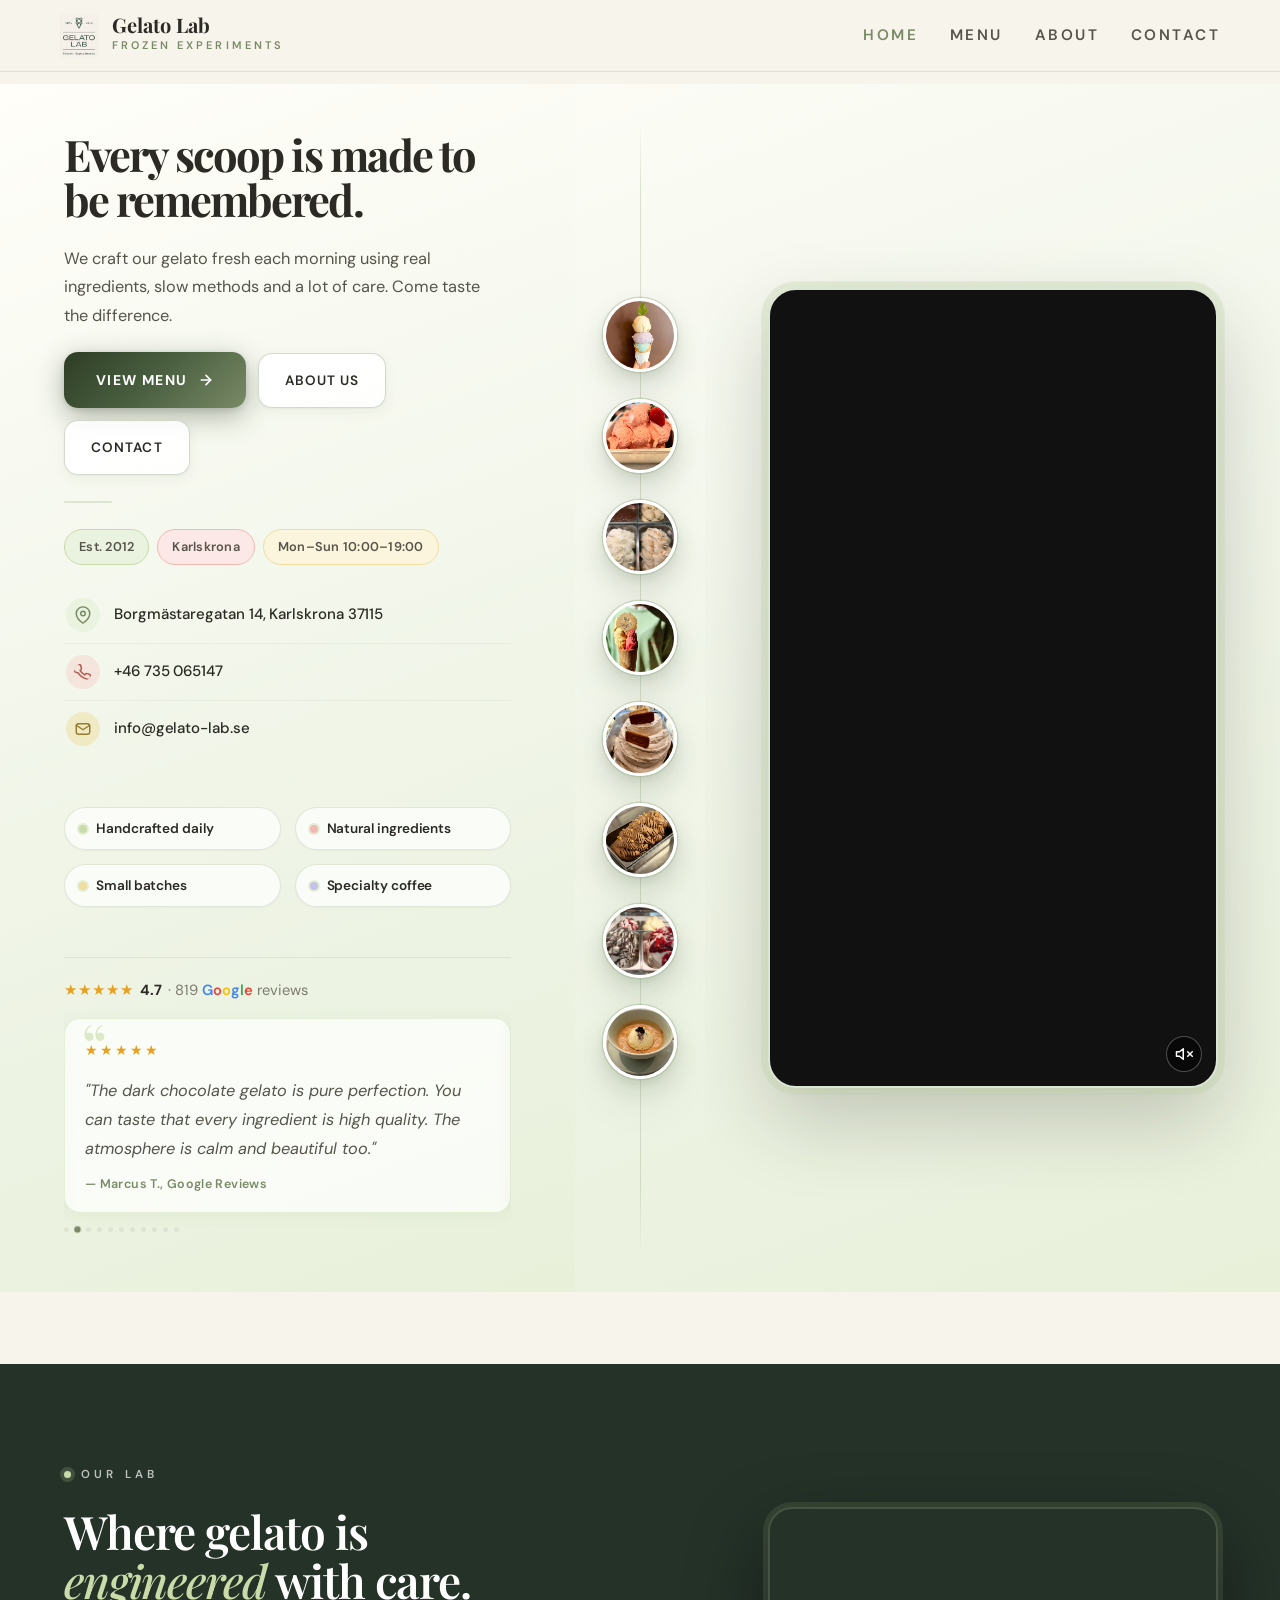
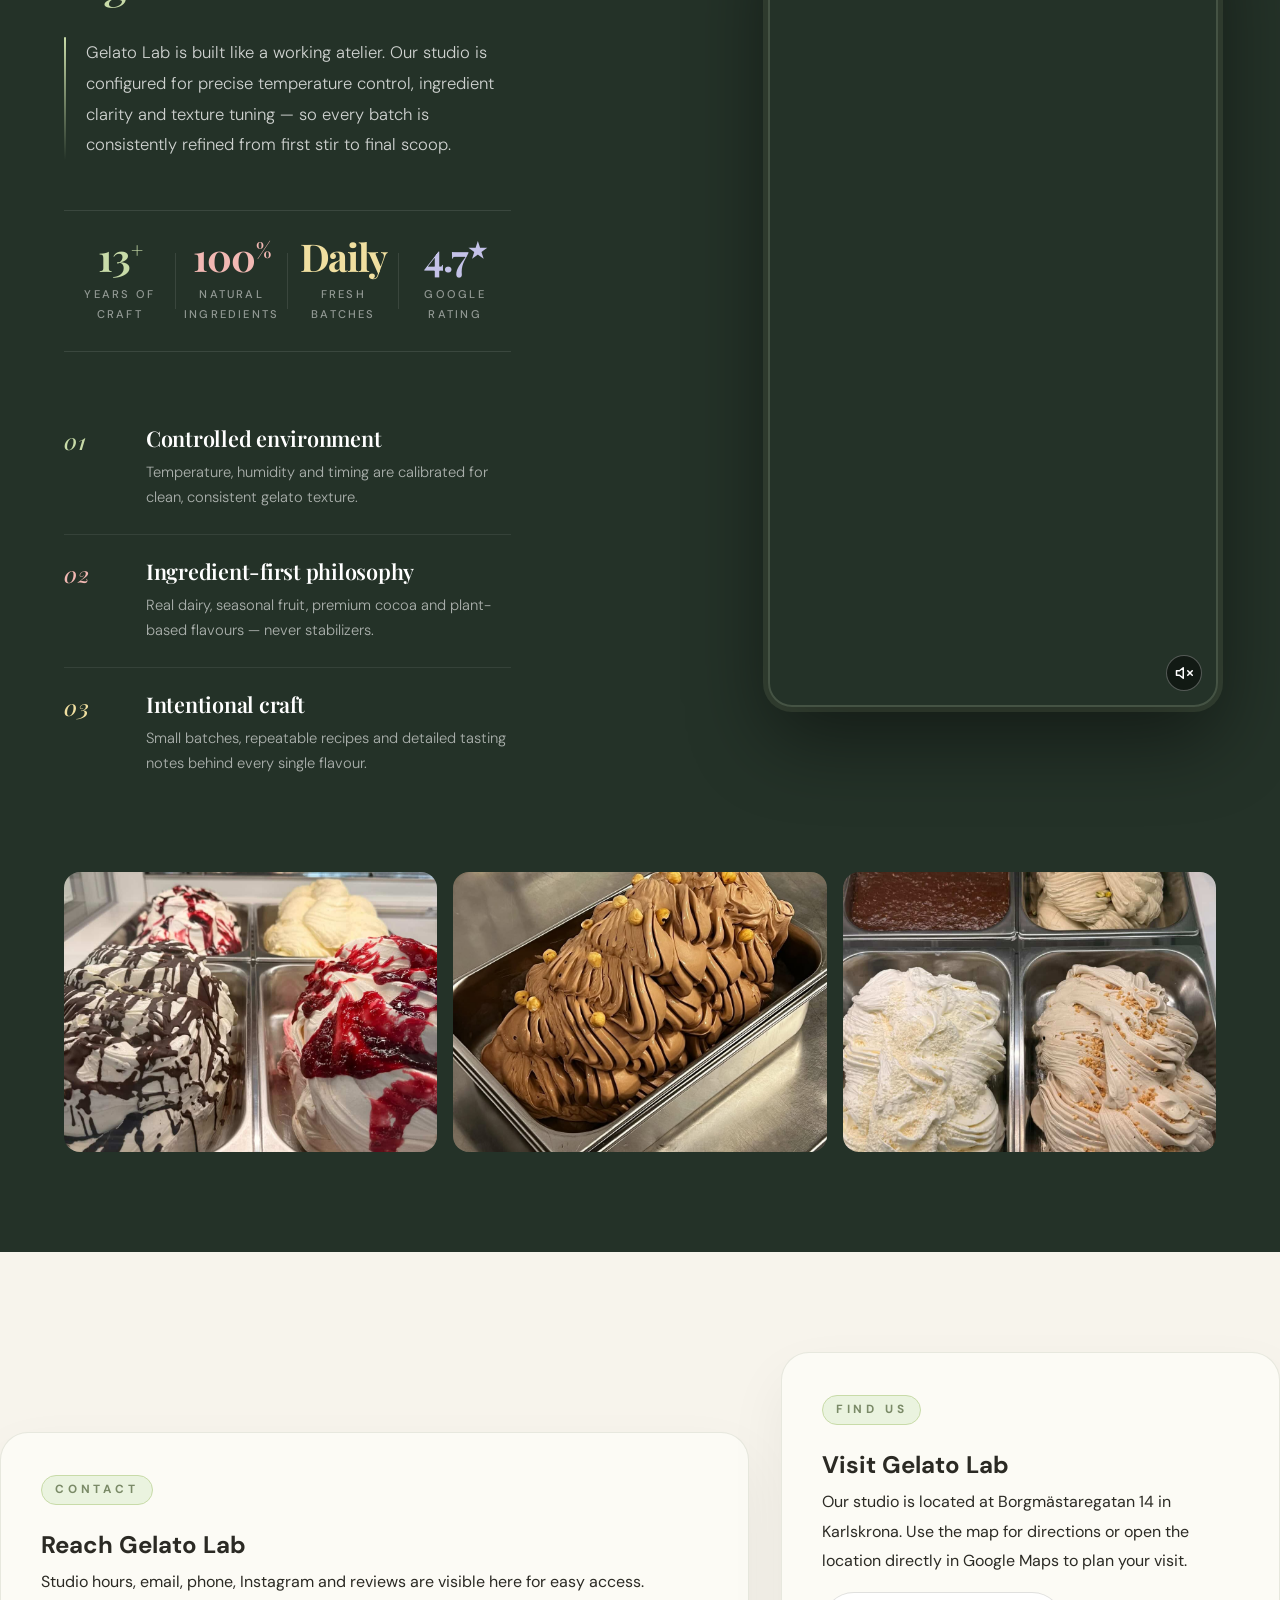
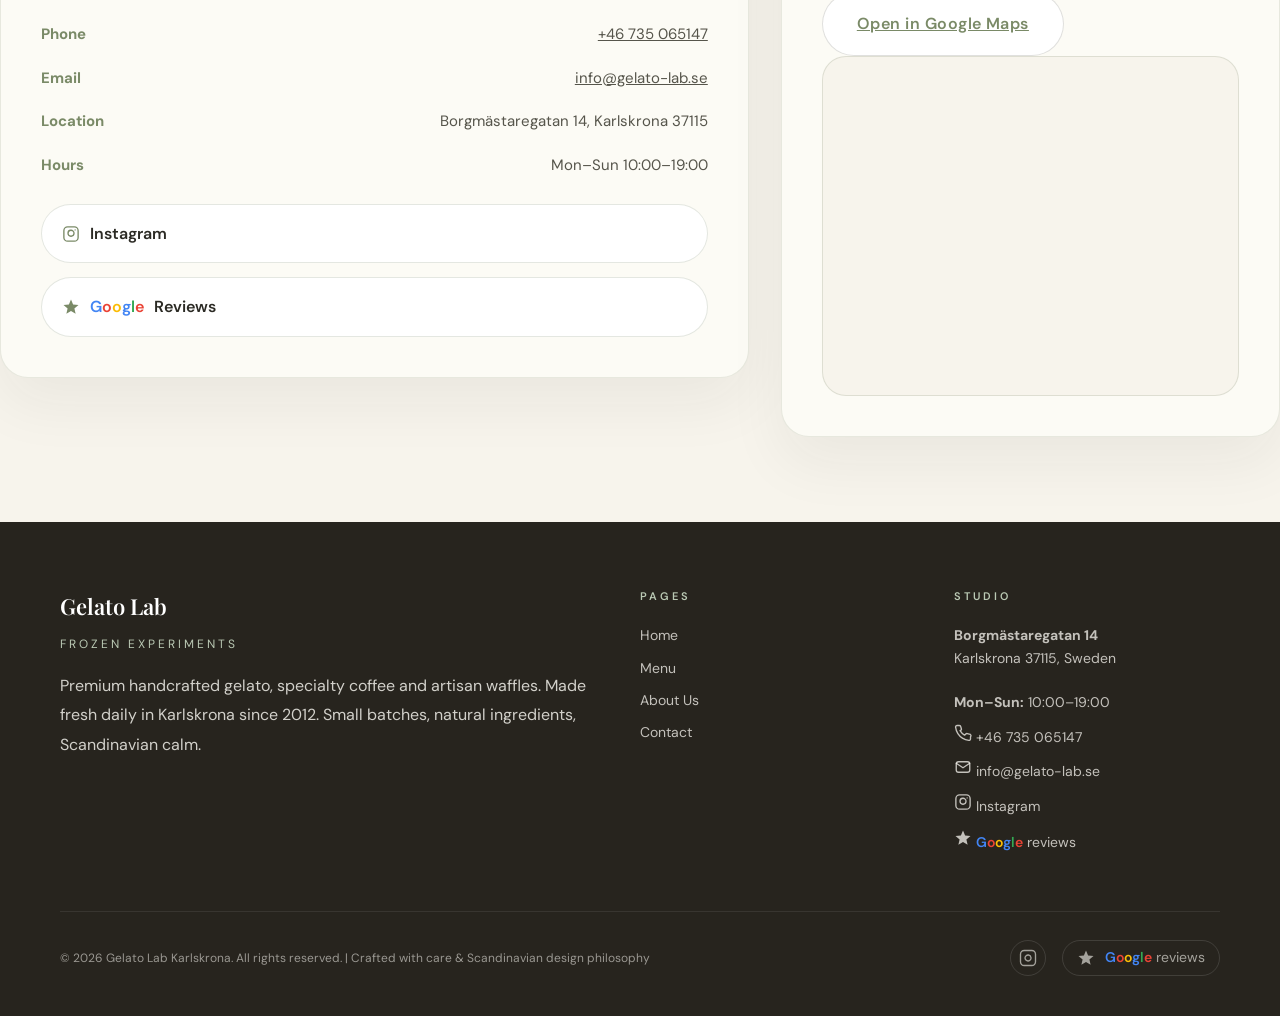
==== index.html @ d5b2d30e "Align video top with the heading row so the section fills nicely" ====
﻿<!DOCTYPE html>
<html lang="en">
<head>
  <meta charset="UTF-8">
  <meta name="viewport" content="width=device-width, initial-scale=1.0">
  <title>Gelato Lab Karlskrona</title>
  <meta name="description" content="Olive green Scandinavian gelato studio in Karlskrona. Handcrafted gelato, coffee and hot chocolate made fresh daily.">
  <link rel="stylesheet" href="style.css">
</head>
<body>

<nav id="navbar">
  <a href="index.html" class="nav-logo">
    <img src="images/SnapInsta.to_659106997_18074643134551506_6275547762048214726_n (1).jpg" alt="Gelato Lab logo" class="nav-logo-image">
    <div>
      <div class="nav-logo-name">Gelato Lab</div>
      <div class="nav-logo-sub">Frozen Experiments</div>
    </div>
  </a>
  <div class="nav-links">
    <a href="index.html" class="active">Home</a>
    <a href="menu.html">Menu</a>
    <a href="about.html">About</a>
    <a href="index.html#contact">Contact</a>
  </div>
  <button class="hamburger" id="hamburger" aria-label="Menu">
    <span></span>
    <span></span>
    <span></span>
  </button>
</nav>

<div class="mobile-nav" id="mobileNav">
  <a href="index.html">Home</a>
  <a href="menu.html">Menu</a>
  <a href="about.html">About Us</a>
  <a href="index.html#contact">Contact</a>
</div>

<section class="hero-split">
  <div class="orbit-strip orbit-strip--top">
    <img class="orbit-circle" src="images/SnapInsta.to_619912378_18084142961136741_6991953367678570137_n.jpg" alt="Three colourful gelato scoops on a cone">
    <img class="orbit-circle" src="images/unnamed121.jpg" alt="Strawberry gelato">
    <img class="orbit-circle" src="images/gelato-2.jpg" alt="Pistachio gelato display">
    <img class="orbit-circle" src="images/SnapInsta.to_675328322_18078210443551506_681018210460205375_n.jpg" alt="Gelato Lab signature cone">
  </div>

  <div class="hero-split-copy">
    <h1>Every scoop is made to be remembered.</h1>
    <p>We craft our gelato fresh each morning using real ingredients, slow methods and a lot of care. Come taste the difference.</p>
    <div class="hero-split-actions">
      <a href="menu.html" class="btn-hero-primary">View Menu <svg width="16" height="16" viewBox="0 0 24 24" fill="none" stroke="currentColor" stroke-width="2.5" stroke-linecap="round" stroke-linejoin="round"><line x1="5" y1="12" x2="19" y2="12"/><polyline points="12 5 19 12 12 19"/></svg></a>
      <a href="about.html" class="btn-hero-outline">About Us</a>
      <a href="index.html#contact" class="btn-hero-outline">Contact</a>
    </div>

    <div class="hero-info-divider"></div>

    <div class="hero-chips">
      <span class="hero-chip">Est. 2012</span>
      <span class="hero-chip">Karlskrona</span>
      <span class="hero-chip">Mon–Sun 10:00–19:00</span>
    </div>

    <div class="hero-store-info">
      <div class="hero-store-row">
        <svg width="15" height="15" viewBox="0 0 24 24" fill="none" stroke="currentColor" stroke-width="2" stroke-linecap="round" stroke-linejoin="round"><path d="M21 10c0 7-9 13-9 13S3 17 3 10a9 9 0 0 1 18 0z"/><circle cx="12" cy="10" r="3"/></svg>
        <span>Borgmästaregatan 14, Karlskrona 37115</span>
      </div>
      <div class="hero-store-row">
        <svg width="15" height="15" viewBox="0 0 24 24" fill="none" stroke="currentColor" stroke-width="2" stroke-linecap="round" stroke-linejoin="round"><path d="M22 16.92v3a2 2 0 0 1-2.18 2 19.86 19.86 0 0 1-8.63-3.07 19.5 19.5 0 0 1-6-6A2 2 0 0 1 4.11 2h3a2 2 0 0 1 2 1.72c.127.96.361 1.903.7 2.81a2 2 0 0 1-.45 2.11L8.09 9.91a16 16 0 0 0 6 6l1.27-1.27a2 2 0 0 1 2.11-.45c.907.339 1.85.573 2.81.7A2 2 0 0 1 22 16.92z"/></svg>
        <a href="tel:+46735065147">+46 735 065147</a>
      </div>
      <div class="hero-store-row">
        <svg width="15" height="15" viewBox="0 0 24 24" fill="none" stroke="currentColor" stroke-width="2" stroke-linecap="round" stroke-linejoin="round"><rect x="3" y="5" width="18" height="14" rx="3"/><path d="M3 7l9 6 9-6"/></svg>
        <a href="mailto:info@gelato-lab.se">info@gelato-lab.se</a>
      </div>
    </div>

    <div class="hero-features">
      <div class="hero-feature-item">
        <span class="hero-feature-dot"></span>Handcrafted daily
      </div>
      <div class="hero-feature-item">
        <span class="hero-feature-dot"></span>Natural ingredients
      </div>
      <div class="hero-feature-item">
        <span class="hero-feature-dot"></span>Small batches
      </div>
      <div class="hero-feature-item">
        <span class="hero-feature-dot"></span>Specialty coffee
      </div>
    </div>

    <div class="hero-reviews">
      <a href="https://www.google.com/search?q=Gelato+Lab+Karlskrona+reviews" target="_blank" rel="noreferrer" class="hero-rating hero-rating--inline">
        <span class="hero-rating-stars">★★★★★</span>
        <span class="hero-rating-score">4.7</span>
        <span class="hero-rating-count">· 819 <span class="g-text"><span>G</span><span>o</span><span>o</span><span>g</span><span>l</span><span>e</span></span> reviews</span>
      </a>
      <div class="hero-reviews-track" id="reviewsTrack">
        <div class="hero-review-slide">
          <div class="hero-review-stars">★★★★★</div>
          <p class="hero-review-text">"Best gelato I have ever tasted outside of Italy. The pistachio is absolutely unreal — creamy, rich, and not too sweet. A must-visit in Karlskrona."</p>
          <span class="hero-review-author">— Sofia L., Google Reviews</span>
        </div>
        <div class="hero-review-slide">
          <div class="hero-review-stars">★★★★★</div>
          <p class="hero-review-text">"The dark chocolate gelato is pure perfection. You can taste that every ingredient is high quality. The atmosphere is calm and beautiful too."</p>
          <span class="hero-review-author">— Marcus T., Google Reviews</span>
        </div>
        <div class="hero-review-slide">
          <div class="hero-review-stars">★★★★★</div>
          <p class="hero-review-text">"We visited three times in one week. The flavours rotate and every single one has been exceptional. This place takes gelato seriously."</p>
          <span class="hero-review-author">— Anna K., Google Reviews</span>
        </div>
        <div class="hero-review-slide">
          <div class="hero-review-stars">★★★★★</div>
          <p class="hero-review-text">"Incredible quality and a stunning space. The specialty coffee paired with the hazelnut gelato is a combination I still think about."</p>
          <span class="hero-review-author">— Erik B., Google Reviews</span>
        </div>
        <div class="hero-review-slide">
          <div class="hero-review-stars">★★★★★</div>
          <p class="hero-review-text">"Gelato Lab sets a standard that very few places meet. Natural ingredients you can actually taste, and staff who clearly care about what they make."</p>
          <span class="hero-review-author">— Linnea M., Google Reviews</span>
        </div>
        <div class="hero-review-slide">
          <div class="hero-review-stars">★★★★★</div>
          <p class="hero-review-text">"Walked past and decided to try on a whim — best decision of the trip. The salted caramel was perfectly balanced and the texture was silky smooth."</p>
          <span class="hero-review-author">— James R., Google Reviews</span>
        </div>
        <div class="hero-review-slide">
          <div class="hero-review-stars">★★★★★</div>
          <p class="hero-review-text">"As someone who lived in Florence for two years, I can say this is genuinely world-class gelato. The craftsmanship is obvious in every scoop."</p>
          <span class="hero-review-author">— Claudia V., Google Reviews</span>
        </div>
        <div class="hero-review-slide">
          <div class="hero-review-stars">★★★★★</div>
          <p class="hero-review-text">"My kids and I come here every weekend without fail. Fresh flavours, lovely staff, and the hot chocolate in winter is something else entirely."</p>
          <span class="hero-review-author">— Petra H., Google Reviews</span>
        </div>
        <div class="hero-review-slide">
          <div class="hero-review-stars">★★★★★</div>
          <p class="hero-review-text">"The lemon sorbet was so fresh and clean it felt like summer in a cup. Nothing artificial, nothing heavy. Just pure, precise flavour."</p>
          <span class="hero-review-author">— Tobias N., Google Reviews</span>
        </div>
        <div class="hero-review-slide">
          <div class="hero-review-stars">★★★★★</div>
          <p class="hero-review-text">"Took my parents visiting from Greece and they were genuinely impressed. Said it reminded them of the best gelaterias back home. High praise."</p>
          <span class="hero-review-author">— Eleni S., Google Reviews</span>
        </div>
        <div class="hero-review-slide">
          <div class="hero-review-stars">★★★★★</div>
          <p class="hero-review-text">"The interior is beautiful and the product is flawless. You feel the care put into every detail — from the packaging to the last spoonful."</p>
          <span class="hero-review-author">— Oscar F., Google Reviews</span>
        </div>
      </div>
      <div class="hero-review-dots" id="reviewDots"></div>
    </div>
  </div>
  <div class="orbit-strip orbit-strip--bottom">
    <img class="orbit-circle" src="images/unnamed21.jpg" alt="Lotus biscuit gelato">
    <img class="orbit-circle" src="images/SnapInsta.to_622496555_18026401811609127_3222642213352437400_n.jpg" alt="Hazelnut gelato">
    <img class="orbit-circle" src="images/gelato-1.jpg" alt="Gelato display with chocolate and berry">
    <img class="orbit-circle" src="images/gEL.jpg" alt="Affogato — vanilla gelato in espresso">
  </div>

  <div class="hero-orbit-divider">
    <img class="orbit-circle" src="images/SnapInsta.to_619912378_18084142961136741_6991953367678570137_n.jpg" alt="Three colourful gelato scoops on a cone">
    <img class="orbit-circle" src="images/unnamed121.jpg" alt="Strawberry gelato with fresh strawberries">
    <img class="orbit-circle" src="images/gelato-2.jpg" alt="Pistachio and hazelnut gelato display">
    <img class="orbit-circle" src="images/SnapInsta.to_675328322_18078210443551506_681018210460205375_n.jpg" alt="Gelato Lab signature cone with branded biscuit">
    <img class="orbit-circle" src="images/unnamed21.jpg" alt="Lotus biscuit gelato">
    <img class="orbit-circle" src="images/SnapInsta.to_622496555_18026401811609127_3222642213352437400_n.jpg" alt="Hazelnut gelato with whole hazelnuts">
    <img class="orbit-circle" src="images/gelato-1.jpg" alt="Gelato display with chocolate and berry drizzle">
    <img class="orbit-circle" src="images/gEL.jpg" alt="Affogato — vanilla gelato in espresso">
  </div>

  <div class="hero-split-media">
    <div class="hero-video-frame">
      <video id="heroVideo" autoplay muted loop playsinline preload="auto" disablePictureInPicture controlsList="nodownload nofullscreen noremoteplayback">
        <source src="images/SnapInsta.to_AQN0bKRX-y9sx60JqznvQDdTclu7bzRpdfH3C04SlCOeNGATPEJTulSf5A_GfuUDRIm8T7dTObEPXOA1yVeKckmg6KwL8M6vXCvckd0.mp4" type="video/mp4">
      </video>
      <button class="hero-mute-btn" id="heroMuteBtn" aria-label="Toggle sound">
        <!-- Muted icon (shown by default) -->
        <svg id="heroIconMuted" xmlns="http://www.w3.org/2000/svg" width="18" height="18" viewBox="0 0 24 24" fill="none" stroke="currentColor" stroke-width="2" stroke-linecap="round" stroke-linejoin="round">
          <polygon points="11 5 6 9 2 9 2 15 6 15 11 19 11 5"/>
          <line x1="23" y1="9" x2="17" y2="15"/><line x1="17" y1="9" x2="23" y2="15"/>
        </svg>
        <!-- Sound on icon (hidden by default) -->
        <svg id="heroIconSound" xmlns="http://www.w3.org/2000/svg" width="18" height="18" viewBox="0 0 24 24" fill="none" stroke="currentColor" stroke-width="2" stroke-linecap="round" stroke-linejoin="round" style="display:none">
          <polygon points="11 5 6 9 2 9 2 15 6 15 11 19 11 5"/>
          <path d="M19.07 4.93a10 10 0 0 1 0 14.14"/><path d="M15.54 8.46a5 5 0 0 1 0 7.07"/>
        </svg>
      </button>
    </div>
  </div>
</section>

<section class="our-lab-section">
  <div class="our-lab-inner">

    <div class="our-lab-split">

      <div class="lab-eyebrow">
        <span class="lab-eyebrow-dot"></span>
        <span class="lab-eyebrow-text">Our Lab</span>
      </div>

      <div class="our-lab-header">
        <h2 class="lab-heading">Where gelato is<br><em>engineered</em> with care.</h2>
      </div>

      <div class="our-lab-body">
        <div class="lab-intro">
          <div class="lab-intro-accent"></div>
          <p>Gelato Lab is built like a working atelier. Our studio is configured for precise temperature control, ingredient clarity and texture tuning — so every batch is consistently refined from first stir to final scoop.</p>
        </div>

        <div class="lab-stats-row">
          <div class="lab-stat">
            <div class="lab-stat-num">13<span class="lab-stat-sup">+</span></div>
            <div class="lab-stat-label">Years of craft</div>
          </div>
          <div class="lab-stat">
            <div class="lab-stat-num">100<span class="lab-stat-sup">%</span></div>
            <div class="lab-stat-label">Natural ingredients</div>
          </div>
          <div class="lab-stat">
            <div class="lab-stat-num">Daily</div>
            <div class="lab-stat-label">Fresh batches</div>
          </div>
          <div class="lab-stat">
            <div class="lab-stat-num">4.7<span class="lab-stat-sup">★</span></div>
            <div class="lab-stat-label">Google rating</div>
          </div>
        </div>

        <div class="lab-pillars">
          <article class="lab-pillar">
            <div class="lab-pillar-num">01</div>
            <div class="lab-pillar-body">
              <h3>Controlled environment</h3>
              <p>Temperature, humidity and timing are calibrated for clean, consistent gelato texture.</p>
            </div>
          </article>
          <article class="lab-pillar">
            <div class="lab-pillar-num">02</div>
            <div class="lab-pillar-body">
              <h3>Ingredient-first philosophy</h3>
              <p>Real dairy, seasonal fruit, premium cocoa and plant-based flavours — never stabilizers.</p>
            </div>
          </article>
          <article class="lab-pillar">
            <div class="lab-pillar-num">03</div>
            <div class="lab-pillar-body">
              <h3>Intentional craft</h3>
              <p>Small batches, repeatable recipes and detailed tasting notes behind every single flavour.</p>
            </div>
          </article>
        </div>
      </div>

      <div class="our-lab-video-col">
        <div class="our-lab-video-frame">
          <video id="labVideo" autoplay muted loop playsinline preload="auto" disablePictureInPicture controlsList="nodownload nofullscreen noremoteplayback">
            <source src="images/hero-video.mp4" type="video/mp4">
          </video>
          <button class="hero-mute-btn" id="labMuteBtn" aria-label="Toggle sound">
            <svg id="labIconMuted" xmlns="http://www.w3.org/2000/svg" width="18" height="18" viewBox="0 0 24 24" fill="none" stroke="currentColor" stroke-width="2" stroke-linecap="round" stroke-linejoin="round">
              <polygon points="11 5 6 9 2 9 2 15 6 15 11 19 11 5"/>
              <line x1="23" y1="9" x2="17" y2="15"/><line x1="17" y1="9" x2="23" y2="15"/>
            </svg>
            <svg id="labIconSound" xmlns="http://www.w3.org/2000/svg" width="18" height="18" viewBox="0 0 24 24" fill="none" stroke="currentColor" stroke-width="2" stroke-linecap="round" stroke-linejoin="round" style="display:none">
              <polygon points="11 5 6 9 2 9 2 15 6 15 11 19 11 5"/>
              <path d="M19.07 4.93a10 10 0 0 1 0 14.14"/><path d="M15.54 8.46a5 5 0 0 1 0 7.07"/>
            </svg>
          </button>
        </div>
      </div>

    </div>

    <div class="our-lab-photos">
      <img src="images/gelato-1.jpg" alt="Gelato trays">
      <img src="images/SnapInsta.to_622496555_18026401811609127_3222642213352437400_n.jpg" alt="Hazelnut gelato">
      <img src="images/gelato-2.jpg" alt="Gelato varieties">
    </div>

  </div>
</section>

<section id="contact" class="page-wrapper contact-summary">
  <div class="contact-summary-grid">
    <div class="contact-block">
      <div class="section-label">Contact</div>
      <h2>Reach Gelato Lab</h2>
      <p>Studio hours, email, phone, Instagram and reviews are visible here for easy access.</p>
      <div class="info-list">
        <div><strong>Phone</strong><span><a href="tel:+46735065147">+46 735 065147</a></span></div>
        <div><strong>Email</strong><span><a href="mailto:info@gelato-lab.se">info@gelato-lab.se</a></span></div>
        <div><strong>Location</strong><span>Borgmästaregatan 14, Karlskrona 37115</span></div>
        <div><strong>Hours</strong><span>Mon–Sun 10:00–19:00</span></div>
      </div>
      <div class="social-links">
        <a class="social-button" href="https://instagram.com/gelatolab_karlskrona" target="_blank" rel="noreferrer">
          <svg class="social-icon" viewBox="0 0 24 24" fill="none" stroke="currentColor" stroke-width="1.8" stroke-linecap="round" stroke-linejoin="round" aria-hidden="true">
            <rect x="2.5" y="2.5" width="19" height="19" rx="5" />
            <path d="M16 11.37a4 4 0 1 1-4.37-4.37 4 4 0 0 1 4.37 4.37z" />
            <path d="M17.5 6.5h.01" />
          </svg>
          Instagram
        </a>
        <a class="social-button" href="https://www.google.com/search?sca_esv=a8a1df066fc05464&hl=el-GR&sxsrf=ANbL-n54ofU8lD_Y3WZA1Qxf8tGjYwjTgw:1779018287555&si=AL3DRZFIhG6pAqfNLal55wUTwygCG0fClF3UxiOmgw9Hq7nbWeLBuldpTzaCF23j_IvNpRYEe43wrkkYQDiz-3UOODNv6yL4XcpLDLP13R3rFXqVkMTZ8NvjpI8g5ELxMSGSnvg6WJ2iunuxoPZFOhYgMo0wwz9n5g%3D%3D&q=Gelato+Lab+%CE%9A%CF%81%CE%B9%CF%84%CE%B9%CE%BA%CE%AD%CF%82&sa=X&ved=2ahUKEwjxltDIn8CUAxVdhu4BHSkZDgAQ0bkNegQILRAF&biw=1912&bih=948&dpr=1" target="_blank" rel="noreferrer">
          <svg class="social-icon" viewBox="0 0 24 24" fill="currentColor" aria-hidden="true">
            <path d="M12 17.27L18.18 21l-1.64-7.03L22 9.24l-7.19-.62L12 2 9.19 8.62 2 9.24l5.46 4.73L5.82 21z" />
          </svg>
          <span class="g-text"><span>G</span><span>o</span><span>o</span><span>g</span><span>l</span><span>e</span></span> Reviews
        </a>
      </div>
    </div>
    <div class="visit-block">
      <div class="section-label">Find us</div>
      <h2>Visit Gelato Lab</h2>
      <p>Our studio is located at Borgmästaregatan 14 in Karlskrona. Use the map for directions or open the location directly in Google Maps to plan your visit.</p>
      <a class="btn-outline map-link" href="https://www.google.com/maps/search/?api=1&query=Borgm%C3%A4staregatan+14+Karlskrona" target="_blank" rel="noreferrer">Open in Google Maps</a>
      <div class="map-embed">
        <iframe src="https://www.google.com/maps?q=Borgm%C3%A4staregatan+14+Karlskrona&output=embed" loading="lazy" referrerpolicy="no-referrer-when-downgrade"></iframe>
      </div>
    </div>
  </div>
</section>

<footer>
  <div class="footer-grid page-wrapper">
    <div class="footer-brand">
      <div class="footer-logo-name">Gelato Lab</div>
      <div class="footer-slogan">Frozen Experiments</div>
      <p>Premium handcrafted gelato, specialty coffee and artisan waffles. Made fresh daily in Karlskrona since 2012. Small batches, natural ingredients, Scandinavian calm.</p>
    </div>
    <div class="footer-col">
      <h4>Pages</h4>
      <a href="index.html">Home</a>
      <a href="menu.html">Menu</a>
      <a href="about.html">About Us</a>
      <a href="index.html#contact">Contact</a>
    </div>
    <div class="footer-col">
      <h4>Studio</h4>
      <p><strong>Borgmästaregatan 14</strong><br>Karlskrona 37115, Sweden<br><br><strong>Mon–Sun:</strong> 10:00–19:00</p>
      <a class="footer-link" href="tel:+46735065147">
        <svg viewBox="0 0 24 24" fill="none" stroke="currentColor" stroke-width="1.8" stroke-linecap="round" stroke-linejoin="round" aria-hidden="true">
          <path d="M22 16.92v3a2 2 0 0 1-2.18 2 19.86 19.86 0 0 1-8.63-3.07 19.5 19.5 0 0 1-6-6 19.86 19.86 0 0 1-3.07-8.67A2 2 0 0 1 4.11 2h3a2 2 0 0 1 2 1.72 12.05 12.05 0 0 0 .7 2.45 2 2 0 0 1-.45 2.11L8.09 8.91a16 16 0 0 0 6 6l1.63-1.63a2 2 0 0 1 2.11-.45 12.05 12.05 0 0 0 2.45.7A2 2 0 0 1 22 16.92z" />
        </svg>
        +46 735 065147
      </a>
      <a class="footer-link" href="mailto:info@gelato-lab.se">
        <svg viewBox="0 0 24 24" fill="none" stroke="currentColor" stroke-width="1.8" stroke-linecap="round" stroke-linejoin="round" aria-hidden="true">
          <rect x="3" y="5" width="18" height="14" rx="3" />
          <path d="M3 7l9 6 9-6" />
        </svg>
        info@gelato-lab.se
      </a>
      <a class="footer-link" href="https://instagram.com/gelatolab_karlskrona" target="_blank">
        <svg viewBox="0 0 24 24" fill="none" stroke="currentColor" stroke-width="1.8" stroke-linecap="round" stroke-linejoin="round" aria-hidden="true">
          <rect x="2.5" y="2.5" width="19" height="19" rx="5" />
          <path d="M16 11.37a4 4 0 1 1-4.37-4.37 4 4 0 0 1 4.37 4.37z" />
          <path d="M17.5 6.5h.01" />
        </svg>
        Instagram
      </a>
      <a class="footer-link" href="https://www.google.com/search?sca_esv=a8a1df066fc05464&hl=el-GR&sxsrf=ANbL-n54ofU8lD_Y3WZA1Qxf8tGjYwjTgw:1779018287555&si=AL3DRZFIhG6pAqfNLal55wUTwygCG0fClF3UxiOmgw9Hq7nbWeLBuldpTzaCF23j_IvNpRYEe43wrkkYQDiz-3UOODNv6yL4XcpLDLP13R3rFXqVkMTZ8NvjpI8g5ELxMSGSnvg6WJ2iunuxoPZFOhYgMo0wwz9n5g%3D%3D&q=Gelato+Lab+%CE%9A%CF%81%CE%B9%CF%84%CE%B9%CE%BA%CE%AD%CF%82&sa=X&ved=2ahUKEwjxltDIn8CUAxVdhu4BHSkZDgAQ0bkNegQILRAF&biw=1912&bih=948&dpr=1" target="_blank" style="margin-top:12px;">
        <svg viewBox="0 0 24 24" fill="currentColor" aria-hidden="true">
          <path d="M12 17.27L18.18 21l-1.64-7.03L22 9.24l-7.19-.62L12 2 9.19 8.62 2 9.24l5.46 4.73L5.82 21z" />
        </svg>
        <span class="g-text"><span>G</span><span>o</span><span>o</span><span>g</span><span>l</span><span>e</span></span> reviews
      </a>
    </div>
  </div>
  <div class="footer-bottom page-wrapper">
    <span>© 2026 Gelato Lab Karlskrona. All rights reserved. | Crafted with care & Scandinavian design philosophy</span>
    <div class="footer-social">
      <a href="https://instagram.com/gelatolab_karlskrona" target="_blank" aria-label="Instagram">
        <svg width="16" height="16" viewBox="0 0 24 24" fill="none" stroke="currentColor" stroke-width="1.8"><rect x="2" y="2" width="20" height="20" rx="5"/><path d="M16 11.37A4 4 0 1 1 12.63 8 4 4 0 0 1 16 11.37z"/><line x1="17.5" y1="6.5" x2="17.51" y2="6.5"/></svg>
      </a>
      <a class="footer-link" href="https://www.google.com/search?sca_esv=a8a1df066fc05464&hl=el-GR&sxsrf=ANbL-n54ofU8lD_Y3WZA1Qxf8tGjYwjTgw:1779018287555&si=AL3DRZFIhG6pAqfNLal55wUTwygCG0fClF3UxiOmgw9Hq7nbWeLBuldpTzaCF23j_IvNpRYEe43wrkkYQDiz-3UOODNv6yL4XcpLDLP13R3rFXqVkMTZ8NvjpI8g5ELxMSGSnvg6WJ2iunuxoPZFOhYgMo0wwz9n5g%3D%3D&q=Gelato+Lab+%CE%9A%CF%81%CE%B9%CF%84%CE%B9%CE%BA%CE%AD%CF%82&sa=X&ved=2ahUKEwjxltDIn8CUAxVdhu4BHSkZDgAQ0bkNegQILRAF&biw=1912&bih=948&dpr=1" target="_blank" aria-label="Google reviews">
        <svg width="16" height="16" viewBox="0 0 24 24" fill="currentColor" aria-hidden="true"><path d="M12 17.27L18.18 21l-1.64-7.03L22 9.24l-7.19-.62L12 2 9.19 8.62 2 9.24l5.46 4.73L5.82 21z"/></svg>
        <span><span class="g-text"><span>G</span><span>o</span><span>o</span><span>g</span><span>l</span><span>e</span></span> reviews</span>
      </a>
    </div>
  </div>
</footer>

<div id="photoModal" class="photo-modal" aria-hidden="true">
  <div class="photo-modal-backdrop"></div>
  <button class="photo-modal-close" id="photoModalClose" aria-label="Close photo">
    <svg width="22" height="22" viewBox="0 0 24 24" fill="none" stroke="currentColor" stroke-width="2.5" stroke-linecap="round" stroke-linejoin="round">
      <line x1="18" y1="6" x2="6" y2="18"/>
      <line x1="6" y1="6" x2="18" y2="18"/>
    </svg>
  </button>
  <button class="photo-modal-nav photo-modal-prev" id="photoModalPrev" aria-label="Previous photo">
    <svg width="22" height="22" viewBox="0 0 24 24" fill="none" stroke="currentColor" stroke-width="2.5" stroke-linecap="round" stroke-linejoin="round">
      <polyline points="15 18 9 12 15 6"/>
    </svg>
  </button>
  <button class="photo-modal-nav photo-modal-next" id="photoModalNext" aria-label="Next photo">
    <svg width="22" height="22" viewBox="0 0 24 24" fill="none" stroke="currentColor" stroke-width="2.5" stroke-linecap="round" stroke-linejoin="round">
      <polyline points="9 18 15 12 9 6"/>
    </svg>
  </button>
  <img id="photoModalImg" class="photo-modal-img" src="" alt="">
</div>

<script>
  const navbar = document.getElementById('navbar');
  window.addEventListener('scroll', () => {
    navbar.classList.toggle('scrolled', window.scrollY > 20);
  });
  const hamburger = document.getElementById('hamburger');
  const mobileNav = document.getElementById('mobileNav');
  hamburger.addEventListener('click', () => {
    mobileNav.classList.toggle('open');
    hamburger.classList.toggle('open');
  });

  // ── Video sound system ───────────────────────────────────────
  const heroVideo   = document.getElementById('heroVideo');
  const labVideo    = document.getElementById('labVideo');
  const heroMuteBtn = document.getElementById('heroMuteBtn');
  const labMuteBtn  = document.getElementById('labMuteBtn');
  const heroIconMuted = document.getElementById('heroIconMuted');
  const heroIconSound = document.getElementById('heroIconSound');
  const labIconMuted  = document.getElementById('labIconMuted');
  const labIconSound  = document.getElementById('labIconSound');

  let soundAllowed = false;
  let heroVisible  = false;
  let labVisible   = false;

  [heroVideo, labVideo].forEach(v => {
    v.muted = true;
    v.addEventListener('contextmenu', e => e.preventDefault());
    v.play().catch(() => {});
  });

  const setSound = (vid, iconMuted, iconSound, on) => {
    vid.muted = !on;
    iconMuted.style.display = on ? 'none' : 'block';
    iconSound.style.display  = on ? 'block' : 'none';
  };

  // Any click anywhere → enable sound on visible videos
  document.addEventListener('click', () => {
    soundAllowed = true;
    if (heroVisible) setSound(heroVideo, heroIconMuted, heroIconSound, true);
    if (labVisible)  setSound(labVideo,  labIconMuted,  labIconSound,  true);
  }, { passive: true });

  // Click on video frame = toggle sound
  const toggleSound = (vid, iconMuted, iconSound, e) => {
    soundAllowed = true;
    const turningOn = vid.muted;
    if (!turningOn) e.stopPropagation(); // muting: prevent doc handler re-enabling
    setSound(vid, iconMuted, iconSound, turningOn);
  };

  document.querySelector('.hero-video-frame').addEventListener('click', (e) => {
    toggleSound(heroVideo, heroIconMuted, heroIconSound, e);
  });
  document.querySelector('.our-lab-video-frame').addEventListener('click', (e) => {
    toggleSound(labVideo, labIconMuted, labIconSound, e);
  });

  // Mute buttons also toggle (stopPropagation so the doc click doesn't interfere)
  heroMuteBtn.addEventListener('click', (e) => {
    e.stopPropagation();
    soundAllowed = true;
    setSound(heroVideo, heroIconMuted, heroIconSound, heroVideo.muted);
  });
  labMuteBtn.addEventListener('click', (e) => {
    e.stopPropagation();
    soundAllowed = true;
    setSound(labVideo, labIconMuted, labIconSound, labVideo.muted);
  });

  // Mute when scrolled out of view, unmute when back in view
  const makeObserver = (vid, iconMuted, iconSound, setVisible) =>
    new IntersectionObserver((entries) => {
      entries.forEach(e => {
        setVisible(e.isIntersecting);
        if (!e.isIntersecting) {
          setSound(vid, iconMuted, iconSound, false);
        } else if (soundAllowed) {
          setSound(vid, iconMuted, iconSound, true);
        }
      });
    }, { threshold: 0.4 });

  makeObserver(heroVideo, heroIconMuted, heroIconSound, v => heroVisible = v).observe(heroVideo);
  makeObserver(labVideo,  labIconMuted,  labIconSound,  v => labVisible  = v).observe(labVideo);

  // Leave tab → mute both; come back → unmute visible ones automatically
  document.addEventListener('visibilitychange', () => {
    if (document.visibilityState === 'visible') {
      soundAllowed = true;
      if (heroVisible) { setSound(heroVideo, heroIconMuted, heroIconSound, true); heroVideo.play().catch(() => {}); }
      if (labVisible)  { setSound(labVideo,  labIconMuted,  labIconSound,  true); labVideo.play().catch(() => {}); }
    } else {
      setSound(heroVideo, heroIconMuted, heroIconSound, false);
      setSound(labVideo,  labIconMuted,  labIconSound,  false);
    }
  });

  // Review slider
  const track = document.getElementById('reviewsTrack');
  const dotsContainer = document.getElementById('reviewDots');
  const slides = track.querySelectorAll('.hero-review-slide');
  let current = 0;
  let autoTimer;

  slides.forEach((_, i) => {
    const dot = document.createElement('span');
    dot.className = 'hero-review-dot' + (i === 0 ? ' active' : '');
    dotsContainer.appendChild(dot);
  });

  const dots = dotsContainer.querySelectorAll('.hero-review-dot');

  const goTo = (index) => {
    current = (index + slides.length) % slides.length;
    track.style.transform = `translateX(-${current * 100}%)`;
    dots.forEach((d, i) => d.classList.toggle('active', i === current));
  };

  const startAuto = () => {
    clearInterval(autoTimer);
    autoTimer = setInterval(() => goTo(current + 1), 4500);
  };

  // Swipe / mouse-drag to slide
  let dragStartX = 0;
  let dragging = false;

  track.addEventListener('touchstart', e => { dragStartX = e.touches[0].clientX; }, { passive: true });
  track.addEventListener('touchend', e => {
    const diff = dragStartX - e.changedTouches[0].clientX;
    if (Math.abs(diff) > 40) { goTo(diff > 0 ? current + 1 : current - 1); startAuto(); }
  }, { passive: true });

  track.addEventListener('mousedown', e => { dragStartX = e.clientX; dragging = true; e.preventDefault(); });
  window.addEventListener('mousemove', e => { if (dragging) e.preventDefault(); });
  window.addEventListener('mouseup', e => {
    if (!dragging) return;
    dragging = false;
    const diff = dragStartX - e.clientX;
    if (Math.abs(diff) > 40) { goTo(diff > 0 ? current + 1 : current - 1); startAuto(); }
  });

  startAuto();

  // Orbit photo lightbox with prev/next navigation
  const photoModal = document.getElementById('photoModal');
  const photoModalImg = document.getElementById('photoModalImg');
  const photoModalClose = document.getElementById('photoModalClose');
  const photoModalPrev = document.getElementById('photoModalPrev');
  const photoModalNext = document.getElementById('photoModalNext');
  const photoBackdrop = photoModal.querySelector('.photo-modal-backdrop');

  // Build a unique photo list (some photos exist in both strips + divider)
  const photoList = [];
  document.querySelectorAll('.orbit-circle').forEach(img => {
    if (!photoList.some(p => p.src === img.src)) {
      photoList.push({ src: img.src, alt: img.alt });
    }
  });

  let photoIdx = 0;

  const showPhoto = (i) => {
    photoIdx = (i + photoList.length) % photoList.length;
    const p = photoList[photoIdx];
    // Replay the zoom animation each time
    photoModalImg.style.animation = 'none';
    void photoModalImg.offsetWidth;
    photoModalImg.style.animation = '';
    photoModalImg.src = p.src;
    photoModalImg.alt = p.alt;
  };

  document.querySelectorAll('.orbit-circle').forEach(img => {
    img.addEventListener('click', () => {
      photoIdx = photoList.findIndex(p => p.src === img.src);
      showPhoto(photoIdx);
      photoModal.classList.add('open');
      document.body.style.overflow = 'hidden';
    });
  });

  const closePhotoModal = () => {
    photoModal.classList.remove('open');
    document.body.style.overflow = '';
  };

  photoModalClose.addEventListener('click', closePhotoModal);
  photoBackdrop.addEventListener('click', closePhotoModal);
  photoModalPrev.addEventListener('click', (e) => { e.stopPropagation(); showPhoto(photoIdx - 1); });
  photoModalNext.addEventListener('click', (e) => { e.stopPropagation(); showPhoto(photoIdx + 1); });

  document.addEventListener('keydown', (e) => {
    if (!photoModal.classList.contains('open')) return;
    if (e.key === 'Escape')    closePhotoModal();
    if (e.key === 'ArrowLeft') showPhoto(photoIdx - 1);
    if (e.key === 'ArrowRight') showPhoto(photoIdx + 1);
  });

  // Touch swipe on the modal image
  let photoSwipeStart = 0;
  photoModalImg.addEventListener('touchstart', e => {
    photoSwipeStart = e.touches[0].clientX;
  }, { passive: true });
  photoModalImg.addEventListener('touchend', e => {
    const diff = photoSwipeStart - e.changedTouches[0].clientX;
    if (Math.abs(diff) > 50) showPhoto(photoIdx + (diff > 0 ? 1 : -1));
  }, { passive: true });
</script>
</body>
</html>
---- style.css ----
@import url('https://fonts.googleapis.com/css2?family=Playfair+Display:ital,wght@0,400;0,500;0,600;0,700;1,400;1,500&family=DM+Sans:wght@300;400;500;600&display=swap');

:root {
  --olive: #a8b899;
  --olive-dark: #7a8a67;
  --olive-soft: #dce4d4;
  --olive-pale: #eff3eb;
  --cream: #f5f0eb;
  --cream-soft: #ede8e2;
  --stone: #5f5a4d;
  --accent: #c75448;
  --accent-deep: #a8433a;
  --accent-soft: #f0d9ce;
  --text: #2b2a24;
  --text-mid: #56554b;
  --text-light: #7b7b72;
  --white: #fcfbf5;
  --shadow: rgba(41,38,33,0.08);
  --pistachio: #c8dba8;
  --pistachio-soft: #eaf3df;
  --strawberry: #f2b8b3;
  --strawberry-soft: #fce8e6;
  --lemon: #f0dfa0;
  --lemon-soft: #faf5dc;
  --blueberry: #c4c2e8;
  --blueberry-soft: #eeecf9;
}

* {
  margin: 0;
  padding: 0;
  box-sizing: border-box;
}

html {
  scroll-behavior: smooth;
}

body {
  min-height: 100vh;
  padding-top: 84px;
  font-family: 'DM Sans', sans-serif;
  font-size: 16px;
  line-height: 1.85;
  font-weight: 400;
  background: #f7f4ec;
  color: var(--text);
  overflow-x: hidden;
  -webkit-font-smoothing: antialiased;
  text-rendering: optimizeLegibility;
}

img {
  max-width: 100%;
  display: block;
}

a {
  color: inherit;
}

button,
a {
  font: inherit;
}

nav {
  position: fixed;
  top: 0;
  left: 0;
  right: 0;
  z-index: 100;
  background: rgba(247,244,236,0.94);
  backdrop-filter: blur(16px);
  -webkit-backdrop-filter: blur(16px);
  border-bottom: 1px solid rgba(107,124,89,0.16);
  padding: 0 60px;
  height: 72px;
  display: flex;
  align-items: center;
  justify-content: space-between;
  transition: box-shadow 0.3s ease;
}

nav.scrolled {
  box-shadow: 0 24px 60px rgba(41,38,33,0.08);
}

.nav-logo {
  display: flex;
  align-items: center;
  gap: 14px;
  text-decoration: none;
}

.nav-logo-image {
  height: 44px;
  width: auto;
}

.nav-logo-name {
  font-family: 'Playfair Display', serif;
  font-size: 20px;
  font-weight: 700;
  color: var(--text);
  line-height: 1;
}

.nav-logo-sub {
  font-size: 11px;
  letter-spacing: 0.28em;
  text-transform: uppercase;
  color: var(--olive-dark);
  font-weight: 600;
}

.nav-links {
  display: flex;
  align-items: center;
  gap: 32px;
}

.nav-links a {
  text-decoration: none;
  font-size: 0.95rem;
  color: var(--text-mid);
  font-weight: 600;
  letter-spacing: 0.16em;
  text-transform: uppercase;
  transition: color 0.2s ease;
}

.nav-links a.active,
.nav-links a:hover {
  color: var(--olive-dark);
}

.hamburger {
  display: none;
  background: none;
  border: none;
  cursor: pointer;
  flex-direction: column;
  align-items: flex-end;
  gap: 6px;
  padding: 10px;
}

.hamburger span {
  display: block;
  width: 24px;
  height: 1.5px;
  border-radius: 999px;
  background: var(--text);
  transition:
    transform 0.4s cubic-bezier(0.22, 1, 0.36, 1),
    width 0.3s ease,
    opacity 0.3s ease;
  transform-origin: center;
}

.hamburger span:nth-child(2) {
  width: 18px;
}

.hamburger:hover span:nth-child(2) {
  width: 24px;
}

.hamburger.open span:nth-child(1) {
  transform: translateY(7.5px) rotate(45deg);
  width: 24px;
}

.hamburger.open span:nth-child(2) {
  opacity: 0;
  width: 0;
}

.hamburger.open span:nth-child(3) {
  transform: translateY(-7.5px) rotate(-45deg);
}

.mobile-nav {
  display: none;
  position: fixed;
  top: 72px;
  left: 0;
  right: 0;
  background: rgba(247,244,236,0.98);
  border-bottom: 1px solid rgba(107,124,89,0.18);
  padding: 22px 28px;
  flex-direction: column;
  gap: 18px;
  z-index: 99;
}

.mobile-nav a {
  font-size: 16px;
  color: var(--text-mid);
  text-decoration: none;
  font-weight: 600;
  padding: 10px 0;
  border-bottom: 1px solid rgba(238,242,232,0.8);
}

.mobile-nav.open {
  display: flex;
}

.section-label {
  font-size: 0.74rem;
  letter-spacing: 0.32em;
  text-transform: uppercase;
  color: var(--olive-dark);
  font-weight: 700;
  margin-bottom: 18px;
}

.section-title {
  font-family: 'Playfair Display', serif;
  font-size: clamp(36px, 5vw, 52px);
  color: var(--text);
  font-weight: 700;
  line-height: 1.08;
  margin: 0;
}

.section-title em {
  font-style: italic;
  color: var(--olive-dark);
}

.page-wrapper {
  width: 100%;
  max-width: 100%;
  margin: 0;
  padding: 0;
}

.hero-split {
  display: grid;
  grid-template-columns: 1fr 130px 1fr;
  min-height: calc(100vh - 84px);
  margin-bottom: 72px;
  background: linear-gradient(160deg, #fffef9 0%, #f0f5e8 55%, #e8f0da 100%);
}

.hero-orbit-divider {
  display: flex;
  flex-direction: column;
  align-items: center;
  justify-content: center;
  gap: 27px;
  padding: 20px;
  position: relative;
}

.hero-orbit-divider::before {
  content: '';
  position: absolute;
  top: 40px;
  bottom: 40px;
  left: 50%;
  width: 1px;
  background: linear-gradient(to bottom, transparent, rgba(168,184,153,0.4) 6%, rgba(168,184,153,0.4) 94%, transparent);
  z-index: 0;
}

.orbit-circle {
  width: 74px;
  height: 74px;
  border-radius: 50%;
  object-fit: cover;
  object-position: center;
  border: 3px solid #fff;
  filter: brightness(1.02) contrast(1.04) saturate(0.96);
  box-shadow:
    0 0 0 1.5px rgba(168,184,153,0.55),
    0 1px 2px rgba(46,61,37,0.05),
    0 4px 10px rgba(46,61,37,0.08),
    0 12px 28px rgba(46,61,37,0.14),
    0 24px 48px rgba(46,61,37,0.06);
  transition:
    scale 0.4s cubic-bezier(0.22, 1, 0.36, 1),
    box-shadow 0.4s ease,
    filter 0.4s ease;
  position: relative;
  z-index: 1;
  cursor: pointer;
  animation: orbitFloat 6s ease-in-out infinite;
}

.orbit-circle:nth-child(2) { animation-delay: -0.75s; }
.orbit-circle:nth-child(3) { animation-delay: -1.5s; }
.orbit-circle:nth-child(4) { animation-delay: -2.25s; }
.orbit-circle:nth-child(5) { animation-delay: -3s; }
.orbit-circle:nth-child(6) { animation-delay: -3.75s; }
.orbit-circle:nth-child(7) { animation-delay: -4.5s; }
.orbit-circle:nth-child(8) { animation-delay: -5.25s; }

@keyframes orbitFloat {
  0%, 100% { translate: 0 0; }
  50%      { translate: 0 -7px; }
}

.orbit-circle:hover {
  scale: 1.1;
  filter: brightness(1.05) contrast(1.06) saturate(1);
  box-shadow:
    0 0 0 2px var(--olive-dark),
    0 2px 4px rgba(46,61,37,0.08),
    0 8px 16px rgba(46,61,37,0.12),
    0 18px 38px rgba(46,61,37,0.22),
    0 30px 56px rgba(46,61,37,0.1);
}

/* ── Photo modal / lightbox ──────────────────────────────────── */
.photo-modal {
  position: fixed;
  inset: 0;
  z-index: 1000;
  display: none;
  align-items: center;
  justify-content: center;
  padding: 40px;
}

.photo-modal.open {
  display: flex;
  animation: photoFade 0.25s ease;
}

@keyframes photoFade {
  from { opacity: 0; }
  to { opacity: 1; }
}

.photo-modal-backdrop {
  position: absolute;
  inset: 0;
  background: rgba(20, 25, 18, 0.86);
  backdrop-filter: blur(10px);
  -webkit-backdrop-filter: blur(10px);
  cursor: pointer;
}

.photo-modal-close {
  position: absolute;
  top: 24px;
  right: 24px;
  width: 46px;
  height: 46px;
  border-radius: 50%;
  background: rgba(255, 255, 255, 0.12);
  border: 1.5px solid rgba(255, 255, 255, 0.32);
  color: #fff;
  display: flex;
  align-items: center;
  justify-content: center;
  cursor: pointer;
  z-index: 2;
  padding: 0;
  transition: background 0.2s, border-color 0.2s, transform 0.2s;
}

.photo-modal-close:hover {
  background: rgba(255, 255, 255, 0.22);
  border-color: rgba(255, 255, 255, 0.5);
  transform: rotate(90deg);
}

.photo-modal-nav {
  position: absolute;
  top: 50%;
  transform: translateY(-50%);
  width: 48px;
  height: 48px;
  border-radius: 50%;
  background: rgba(255, 255, 255, 0.12);
  border: 1.5px solid rgba(255, 255, 255, 0.32);
  color: #fff;
  display: flex;
  align-items: center;
  justify-content: center;
  cursor: pointer;
  z-index: 2;
  padding: 0;
  transition: background 0.25s, border-color 0.25s, transform 0.3s cubic-bezier(0.22, 1, 0.36, 1);
}

.photo-modal-prev { left: 24px; }
.photo-modal-next { right: 24px; }

.photo-modal-nav:hover {
  background: rgba(255, 255, 255, 0.24);
  border-color: rgba(255, 255, 255, 0.55);
}

.photo-modal-prev:hover { transform: translateY(-50%) translateX(-3px); }
.photo-modal-next:hover { transform: translateY(-50%) translateX(3px); }

@media (max-width: 600px) {
  .photo-modal-nav {
    width: 40px;
    height: 40px;
  }
  .photo-modal-prev { left: 10px; }
  .photo-modal-next { right: 10px; }
}

.photo-modal-img {
  position: relative;
  max-width: 92vw;
  max-height: 86vh;
  object-fit: contain;
  border-radius: 16px;
  box-shadow: 0 32px 80px rgba(0, 0, 0, 0.55);
  z-index: 1;
  animation: photoZoom 0.32s cubic-bezier(0.34, 1.56, 0.64, 1);
}

@keyframes photoZoom {
  from { transform: scale(0.92); opacity: 0; }
  to   { transform: scale(1); opacity: 1; }
}

.orbit-circle:hover {
  transform: scale(1.08);
  box-shadow:
    0 0 0 2px var(--olive-dark),
    0 18px 38px rgba(46,61,37,0.25),
    0 2px 6px rgba(0,0,0,0.1);
}

.hero-split-copy {
  display: flex;
  flex-direction: column;
  justify-content: center;
  gap: 22px;
  padding: 48px 64px 56px;
  background: linear-gradient(160deg, #fffef9 0%, #f0f5e8 55%, #e8f0da 100%);
  min-width: 0;
}

.hero-split-logo {
  width: 260px;
  height: auto;
  display: block;
}

.hero-split-text {
  display: flex;
  flex-direction: column;
  gap: 28px;
}

.hero-split-copy h1 {
  font-family: 'Playfair Display', serif;
  font-size: clamp(2.5rem, 3.4vw, 4rem);
  font-weight: 700;
  line-height: 1.04;
  letter-spacing: -0.045em;
  color: var(--text);
  margin: 0;
  animation: fadeUp 0.9s cubic-bezier(0.22, 1, 0.36, 1) both;
  animation-delay: 0.05s;
}

.hero-split-copy p {
  font-size: 1.02rem;
  color: var(--text-mid);
  max-width: 38ch;
  line-height: 1.75;
  margin: 0;
  animation: fadeUp 0.9s cubic-bezier(0.22, 1, 0.36, 1) both;
  animation-delay: 0.18s;
}

.hero-split-actions {
  animation: fadeUp 0.9s cubic-bezier(0.22, 1, 0.36, 1) both;
  animation-delay: 0.28s;
}

@keyframes fadeUp {
  from { opacity: 0; transform: translateY(20px); }
  to   { opacity: 1; transform: translateY(0); }
}

@media (prefers-reduced-motion: reduce) {
  .hero-split-copy h1,
  .hero-split-copy p,
  .hero-split-actions {
    animation: none !important;
  }
  .orbit-circle {
    animation: none !important;
  }
}

.hero-split-actions {
  display: flex;
  flex-wrap: wrap;
  gap: 12px;
  align-items: center;
}

.btn-hero-primary {
  display: inline-flex;
  align-items: center;
  gap: 10px;
  padding: 15px 32px;
  border-radius: 14px;
  text-decoration: none;
  font-weight: 700;
  font-size: 0.88rem;
  letter-spacing: 0.1em;
  text-transform: uppercase;
  background: linear-gradient(135deg, #2e3d25 0%, #4a6040 50%, #7a8a67 100%);
  color: #fff;
  box-shadow: 0 8px 28px rgba(46,61,37,0.38), 0 2px 6px rgba(0,0,0,0.12);
  transition: transform 0.2s ease, box-shadow 0.2s ease;
}

.btn-hero-primary:hover {
  transform: translateY(-3px);
  box-shadow:
    0 16px 40px rgba(46,61,37,0.42),
    0 6px 14px rgba(0,0,0,0.16),
    0 2px 4px rgba(0,0,0,0.08);
}

.btn-hero-primary:active {
  transform: translateY(-1px);
}

.btn-hero-primary svg {
  transition: transform 0.2s ease;
  flex-shrink: 0;
}

.btn-hero-primary:hover svg {
  transform: translateX(4px);
}

.btn-hero-outline {
  position: relative;
  display: inline-flex;
  align-items: center;
  padding: 14px 26px;
  border-radius: 14px;
  text-decoration: none;
  font-weight: 600;
  font-size: 0.85rem;
  letter-spacing: 0.08em;
  text-transform: uppercase;
  background: rgba(255,255,255,0.88);
  backdrop-filter: blur(12px);
  -webkit-backdrop-filter: blur(12px);
  border: 1.5px solid rgba(122,138,103,0.32);
  color: var(--text);
  overflow: hidden;
  box-shadow:
    0 1px 2px rgba(46,61,37,0.04),
    0 4px 14px rgba(46,61,37,0.06);
  transition:
    transform 0.32s cubic-bezier(0.22, 1, 0.36, 1),
    border-color 0.3s ease,
    box-shadow 0.32s ease,
    color 0.3s ease;
}

.btn-hero-outline::before {
  content: '';
  position: absolute;
  inset: 0;
  background: linear-gradient(135deg, rgba(200,219,168,0) 0%, rgba(200,219,168,0.55) 100%);
  opacity: 0;
  transition: opacity 0.4s ease;
  z-index: 0;
}

.btn-hero-outline > * { position: relative; z-index: 1; }

.btn-hero-outline:hover {
  transform: translateY(-3px);
  border-color: var(--olive-dark);
  color: var(--olive-dark);
  box-shadow:
    0 4px 10px rgba(46,61,37,0.08),
    0 14px 32px rgba(46,61,37,0.14);
}

.btn-hero-outline:hover::before {
  opacity: 1;
}

.btn-hero-outline:active {
  transform: translateY(-1px);
}

.hero-info-divider {
  width: 48px;
  height: 2px;
  background: var(--olive-soft);
  border-radius: 2px;
  margin: 4px 0;
}

.hero-rating {
  display: flex;
  align-items: center;
  gap: 6px;
  text-decoration: none;
  font-size: 0.92rem;
  color: var(--text-mid);
}

.hero-rating-stars {
  color: #e8a020;
  font-size: 0.95rem;
  letter-spacing: 1px;
}

.hero-rating-score {
  font-weight: 700;
  color: var(--text);
}

.hero-rating-count {
  color: var(--text-light);
}

/* Google brand-colored letters */
.g-text {
  font-weight: 600;
  letter-spacing: -0.005em;
}
.g-text > span:nth-child(1) { color: #4285F4; } /* G */
.g-text > span:nth-child(2) { color: #EA4335; } /* o */
.g-text > span:nth-child(3) { color: #FBBC05; } /* o */
.g-text > span:nth-child(4) { color: #4285F4; } /* g */
.g-text > span:nth-child(5) { color: #34A853; } /* l */
.g-text > span:nth-child(6) { color: #EA4335; } /* e */

.hero-chips {
  display: flex;
  flex-wrap: wrap;
  gap: 8px;
}

.hero-chip {
  display: inline-flex;
  align-items: center;
  padding: 5px 14px;
  border-radius: 999px;
  border: 1px solid transparent;
  background: var(--pistachio-soft);
  font-size: 0.8rem;
  font-weight: 600;
  color: var(--text-mid);
  letter-spacing: 0.02em;
}

.hero-chip:nth-child(2) { background: var(--strawberry-soft); border-color: var(--strawberry); }
.hero-chip:nth-child(3) { background: var(--lemon-soft); border-color: var(--lemon); }
.hero-chip:nth-child(1) { background: var(--pistachio-soft); border-color: var(--pistachio); }
.hero-chip:nth-child(4) { background: var(--blueberry-soft); border-color: var(--blueberry); }
}

.hero-store-info {
  display: flex;
  flex-direction: column;
  gap: 0;
  padding: 6px 0;
  border-top: 1px solid rgba(168,184,153,0.22);
  border-bottom: 1px solid rgba(168,184,153,0.22);
}

.hero-store-row {
  display: flex;
  align-items: center;
  gap: 14px;
  padding: 11px 2px;
  font-size: 0.94rem;
  color: var(--text);
  font-weight: 500;
  letter-spacing: -0.005em;
}

.hero-store-row + .hero-store-row {
  border-top: 1px solid rgba(168,184,153,0.13);
}

.hero-store-row svg {
  flex-shrink: 0;
  width: 34px;
  height: 34px;
  padding: 8px;
  border-radius: 50%;
  background: var(--pistachio-soft);
  color: var(--olive-dark);
  box-sizing: border-box;
  transition: background 0.25s ease, color 0.25s ease, transform 0.25s ease;
}

.hero-store-row:nth-child(2) svg { background: rgba(244,206,201,0.45); color: #b15a4f; }
.hero-store-row:nth-child(3) svg { background: rgba(240,223,160,0.5); color: #957c2e; }

.hero-store-row:hover svg {
  transform: scale(1.08);
}

.hero-store-row a {
  color: var(--text);
  text-decoration: none;
  font-weight: 500;
  transition: color 0.2s;
}

.hero-store-row a:hover {
  color: var(--olive-dark);
}

.hero-features {
  display: grid;
  grid-template-columns: 1fr 1fr;
  gap: 10px;
}

.hero-feature-item {
  display: inline-flex;
  align-items: center;
  gap: 9px;
  font-size: 0.85rem;
  color: var(--text);
  font-weight: 600;
  padding: 8px 14px;
  background: rgba(255,255,255,0.7);
  border: 1px solid rgba(168,184,153,0.32);
  border-radius: 999px;
  letter-spacing: -0.005em;
  box-shadow: 0 1px 2px rgba(46,61,37,0.04);
  transition: transform 0.25s ease, background 0.25s ease, box-shadow 0.25s ease;
}

.hero-feature-item:hover {
  transform: translateY(-2px);
  background: #fff;
  box-shadow:
    0 2px 4px rgba(46,61,37,0.06),
    0 8px 18px rgba(46,61,37,0.08);
}

.hero-feature-dot {
  width: 8px;
  height: 8px;
  border-radius: 50%;
  background: var(--pistachio);
  flex-shrink: 0;
  box-shadow: 0 0 0 2px rgba(200,219,168,0.45);
}

.hero-feature-item:nth-child(2) .hero-feature-dot { background: var(--strawberry); }
.hero-feature-item:nth-child(3) .hero-feature-dot { background: var(--lemon); }
.hero-feature-item:nth-child(4) .hero-feature-dot { background: var(--blueberry); }

.hero-reviews {
  margin-top: 28px;
  border-top: 1px solid rgba(168,184,153,0.25);
  padding-top: 18px;
  position: relative;
  overflow: hidden;
  padding-bottom: 4px;
}

.hero-rating--inline {
  display: flex;
  align-items: center;
  gap: 6px;
  margin-bottom: 14px;
  text-decoration: none;
}

.hero-reviews-track {
  display: flex;
  transition: transform 0.6s cubic-bezier(0.4, 0, 0.2, 1);
  cursor: grab;
  user-select: none;
  -webkit-user-select: none;
}

.hero-reviews-track:active {
  cursor: grabbing;
}

.hero-review-slide {
  min-width: 100%;
  display: flex;
  flex-direction: column;
  gap: 10px;
  background: rgba(255,255,255,0.72);
  border: 1px solid rgba(200,219,168,0.4);
  border-radius: 16px;
  padding: 18px 20px 16px;
  position: relative;
  box-shadow: 0 2px 16px rgba(120,138,103,0.07);
}

.hero-review-slide::before {
  content: '\201C';
  position: absolute;
  top: -6px;
  left: 16px;
  font-family: 'Playfair Display', serif;
  font-size: 4rem;
  line-height: 1;
  color: var(--pistachio);
  opacity: 0.6;
  pointer-events: none;
}

.hero-review-stars {
  color: #e8a020;
  font-size: 0.88rem;
  letter-spacing: 2px;
}

.hero-review-text {
  font-size: 0.88rem;
  color: var(--text-mid);
  line-height: 1.7;
  font-style: italic;
  margin: 0;
  padding-top: 4px;
}

.hero-review-author {
  font-size: 0.78rem;
  color: var(--olive-dark);
  font-weight: 600;
  letter-spacing: 0.03em;
}


.hero-review-dot {
  width: 5px;
  height: 5px;
  border-radius: 50%;
  background: var(--olive-soft);
  transition: background 0.3s, transform 0.3s;
  cursor: default;
}

.hero-review-dot.active {
  background: var(--olive-dark);
  transform: scale(1.3);
}

.hero-review-dots {
  margin-top: 14px;
}

.hero-review-btn {
  background: none;
  border: 1px solid rgba(168,184,153,0.4);
  border-radius: 50%;
  width: 28px;
  height: 28px;
  display: flex;
  align-items: center;
  justify-content: center;
  cursor: pointer;
  color: var(--text-mid);
  font-size: 0.85rem;
  transition: border-color 0.2s, color 0.2s, background 0.2s;
  flex-shrink: 0;
  padding: 0;
}

.hero-review-btn:hover {
  border-color: var(--olive-dark);
  color: var(--text);
  background: var(--olive-pale);
}

.hero-review-dots {
  display: flex;
  gap: 6px;
  flex: 1;
}

.hero-split-media {
  overflow: hidden;
}

.hero-split-media img {
  width: 100%;
  height: 100%;
  object-fit: cover;
  display: block;
}


.hero-visual {
  margin: 24px auto 72px;
  width: 100%;
  padding: 0 32px;
}

.hero-visual-grid {
  display: grid;
  grid-template-columns: 1.4fr 1fr 1fr;
  gap: 24px;
  min-height: 520px;
}

.page-hero-grid {
  display: grid;
  grid-template-columns: minmax(0, 1.1fr) minmax(0, 0.9fr);
  align-items: center;
  gap: 42px;
  max-width: 1280px;
  margin: 0 auto;
  padding: 0 32px;
}

.page-hero-copy {
  display: grid;
  gap: 20px;
}

.page-hero-media {
  width: 100%;
  border-radius: 32px;
  overflow: hidden;
  box-shadow: 0 28px 90px rgba(0, 0, 0, 0.14);
  min-height: 420px;
}

.page-hero-media img {
  width: 100%;
  height: 100%;
  object-fit: cover;
  display: block;
}

@media (max-width: 980px) {
  .page-hero-grid {
    grid-template-columns: 1fr;
    gap: 24px;
    padding: 0 24px;
  }

  .page-hero-media {
    min-height: 300px;
  }
}

@media (max-width: 980px) {
  .page-hero-media {
    aspect-ratio: 4 / 3;
  }
}

.hero-panel {
  position: relative;
  overflow: hidden;
  border-radius: 32px;
  min-height: 520px;
  display: flex;
  align-items: flex-end;
  box-shadow: 0 32px 96px rgba(0, 0, 0, 0.14);
}

.hero-panel-large {
  min-height: 720px;
}

.hero-panel-hero {
  min-height: unset;
  display: block;
}

.hero-panel-hero .hero-main-img {
  position: static;
  width: 100%;
  height: auto;
  object-fit: unset;
  transform: none !important;
}

.hero-panel-hero .hero-panel-overlay {
  position: absolute;
  inset: 0;
  height: auto;
  justify-content: space-between;
  background: linear-gradient(180deg, rgba(18,22,18,0.42) 0%, rgba(18,22,18,0.02) 35%, rgba(18,22,18,0.60) 70%, rgba(18,22,18,0.96) 100%);
}

.hero-logo-overlay {
  width: 36px;
  height: auto;
  display: block;
  filter: brightness(0) invert(1);
  opacity: 0.85;
}

.hero-panel img {
  position: absolute;
  inset: 0;
  width: 100%;
  height: 100%;
  object-fit: cover;
  transition: transform 0.55s ease;
}

.hero-panel:hover img,
.hero-panel:focus-within img {
  transform: scale(1.05);
}

.hero-panel-overlay {
  position: relative;
  z-index: 1;
  width: 100%;
  height: 100%;
  display: flex;
  flex-direction: column;
  justify-content: flex-end;
  padding: 48px;
  background: linear-gradient(180deg, rgba(18, 22, 18, 0.04) 0%, rgba(18, 22, 18, 0.62) 38%, rgba(18, 22, 18, 0.98) 100%);
}

.hero-panel-overlay .section-label,
.hero-panel-overlay h2,
.hero-panel-overlay h1,
.hero-panel-overlay p {
  position: relative;
  z-index: 2;
  color: #fff;
}

.hero-panel-overlay .section-label {
  color: rgba(255, 255, 255, 0.9);
  letter-spacing: 0.32em;
  text-transform: uppercase;
  font-size: 0.82rem;
  margin-bottom: 18px;
  display: inline-block;
}

.hero-panel-overlay h1,
.hero-panel-overlay h2 {
  margin: 0;
  letter-spacing: -0.05em;
}

.hero-panel-overlay h1 {
  font-family: 'Playfair Display', serif;
  font-size: clamp(3rem, 4vw, 4.2rem);
  font-weight: 700;
  line-height: 1.04;
  margin-bottom: 18px;
}

.hero-panel-overlay h2 {
  font-family: 'Playfair Display', serif;
  font-size: clamp(2rem, 2.7vw, 2.4rem);
  font-weight: 700;
  margin-bottom: 14px;
}

.hero-panel-overlay p {
  margin: 0;
  max-width: 44ch;
  line-height: 1.9;
  color: rgba(255, 255, 255, 0.9);
  font-size: 1rem;
}

.hero-panel-actions {
  display: flex;
  flex-wrap: wrap;
  gap: 18px;
  margin-top: 24px;
  align-items: center;
  justify-content: flex-start;
}

.hero-action {
  display: inline-flex;
  align-items: center;
  justify-content: center;
  padding: 14px 30px;
  border-radius: 999px;
  background: rgba(255, 255, 255, 0.96);
  color: var(--text);
  font-weight: 700;
  font-size: 0.95rem;
  letter-spacing: 0.1em;
  text-transform: uppercase;
  text-decoration: none;
  box-shadow: 0 14px 32px rgba(0, 0, 0, 0.12);
  transition: transform 0.2s ease, box-shadow 0.2s ease, background 0.2s ease;
}

.hero-action:hover,
.hero-action:focus-visible {
  transform: translateY(-1px);
  box-shadow: 0 18px 42px rgba(0, 0, 0, 0.18);
}

.hero-action.ghost {
  background: rgba(255, 255, 255, 0.18);
  color: #fff;
  border: 1px solid rgba(255, 255, 255, 0.28);
}

.hero-action.ghost:hover,
.hero-action.ghost:focus-visible {
  background: rgba(255, 255, 255, 0.28);
}

.feature-strip {
  display: grid;
  grid-template-columns: repeat(3, minmax(0, 1fr));
  gap: 24px;
  max-width: 1280px;
  margin: 60px auto 84px;
  padding: 0 32px;
}

.feature-card {
  background: rgba(255, 255, 255, 0.96);
  border: 1px solid rgba(158, 171, 148, 0.22);
  border-radius: 28px;
  padding: 34px;
  box-shadow: 0 18px 42px rgba(27, 26, 24, 0.08);
}

.feature-card .section-label {
  display: block;
  color: var(--olive-dark);
  opacity: 0.84;
  letter-spacing: 0.28em;
  margin-bottom: 16px;
}

.feature-card h3 {
  font-family: 'Playfair Display', serif;
  font-size: 1.85rem;
  margin-bottom: 16px;
  line-height: 1.14;
  color: var(--text);
}

.feature-card p {
  color: var(--text-mid);
  line-height: 1.8;
  font-size: 1rem;
  margin: 0;
}

@media (max-width: 1120px) {
  .hero-gallery-grid {
    grid-template-columns: 1fr;
    grid-template-rows: auto;
  }

  .hero-card.large,
  .hero-card.wide {
    min-height: 360px;
  }

  .hero-card-overlay {
    padding: 30px;
  }

  .feature-strip {
    grid-template-columns: 1fr;
    padding: 0 24px;
  }
}

@media (max-width: 680px) {
  .hero-gallery {
    padding: 0 18px;
  }

  .hero-card-overlay h1 {
    font-size: 2.6rem;
  }

  .hero-card-overlay h2 {
    font-size: 1.8rem;
  }

  .hero-card-overlay p,
  .feature-card p {
    font-size: 0.98rem;
  }
}

.gallery-showcase,
.showcase-grid,
.showcase-item,
.showcase-item img,
.showcase-item.large,
.showcase-item.tall,
.showcase-item.wide {
  display: none;
}

.our-lab-video {
  position: relative;
  border-radius: 28px;
  overflow: hidden;
  box-shadow: 0 28px 80px rgba(41,38,33,0.14);
  min-height: 420px;
  aspect-ratio: 16 / 9;
  background: #000;
  line-height: 0;
  font-size: 0;
}

.our-lab-video video {
  width: 100%;
  height: 100%;
  object-fit: cover;
  display: block;
}


/* Quality Blocks */
.quick-highlights,
.quality-blocks {
  display: grid;
  grid-template-columns: repeat(3, 1fr);
  gap: 28px;
  margin: 80px auto;
}

.quick-highlights {
  margin: 60px auto;
}

.quick-highlights .highlight-card,
.quality-block {
  background: rgba(255,255,255,0.95);
  border: 1px solid rgba(168,184,153,0.18);
  border-radius: 24px;
  padding: 36px 32px;
  text-align: center;
  transition: box-shadow 0.3s ease, transform 0.3s ease;
}

.quick-highlights .highlight-card:hover,
.quality-block:hover {
  transform: translateY(-4px);
  box-shadow: 0 16px 48px rgba(41,38,33,0.08);
}

.quick-highlights .highlight-card h3,
.quality-block h3 {
  font-family: 'Playfair Display', serif;
  font-size: 24px;
  margin: 0 0 18px;
  color: var(--text);
  letter-spacing: -0.01em;
}

.quick-highlights .highlight-card p,
.quality-block p {
  color: var(--text-mid);
  line-height: 1.8;
  font-size: 16px;
  margin: 0;
}

.quality-block:hover {
  transform: translateY(-4px);
  box-shadow: 0 16px 48px rgba(41,38,33,0.08);
}

.quality-block h3 {
  font-family: 'Playfair Display', serif;
  font-size: 26px;
  margin: 0 0 16px;
  color: var(--text);
  letter-spacing: -0.01em;
}

.quality-block p {
  color: var(--text-mid);
  line-height: 1.8;
  font-size: 16px;
  margin: 0;
}

.hero-features {
  display: grid;
  grid-template-columns: repeat(2, minmax(0, 1fr));
  gap: 14px;
  margin-top: 28px;
}

.hero-feature {
  background: linear-gradient(135deg, rgba(168,184,153,0.08) 0%, rgba(199,84,72,0.06) 100%);
  border: 1px solid rgba(199,84,72,0.15);
  border-radius: 20px;
  padding: 18px 20px;
}

.hero-feature strong {
  display: block;
  color: var(--accent);
  margin-bottom: 8px;
  font-size: 14px;
  font-weight: 600;
}

.hero-feature span {
  font-size: 14px;
  color: var(--text-mid);
  line-height: 1.7;
}

.btn-primary,
.btn-outline {
  display: inline-flex;
  align-items: center;
  justify-content: center;
  padding: 16px 34px;
  border-radius: 999px;
  text-decoration: none;
  font-weight: 600;
  letter-spacing: 0.03em;
  transition: transform 0.2s ease, background 0.2s ease, color 0.2s ease;
}

.btn-primary {
  background: var(--accent);
  color: var(--white);
}

.btn-primary:hover {
  transform: translateY(-2px);
  background: var(--accent-deep);
}

.btn-outline {
  border: 1px solid rgba(86,85,75,0.18);
  background: rgba(255,255,255,0.92);
  color: var(--text);
}

.btn-outline:hover {
  transform: translateY(-2px);
  background: rgba(238,242,232,0.95);
}

.hero-meta {
  display: grid;
  grid-template-columns: repeat(2, minmax(0, 1fr));
  gap: 18px;
  margin-top: 40px;
}

.hero-meta div {
  border-radius: 20px;
  border: 1px solid rgba(107,124,89,0.18);
  background: rgba(255,255,255,0.9);
  padding: 20px 22px;
  color: var(--text-mid);
  font-size: 14px;
  line-height: 1.8;
}

.hero-meta strong {
  display: block;
  color: var(--olive-dark);
  margin-bottom: 6px;
  font-weight: 700;
}

.hero-social {
  display: grid;
  gap: 14px;
  margin-top: 24px;
}

.social-button {
  display: inline-flex;
  align-items: center;
  gap: 10px;
  padding: 14px 20px;
  border-radius: 999px;
  border: 1px solid rgba(107,124,89,0.18);
  background: rgba(255,255,255,0.92);
  color: var(--text);
  text-decoration: none;
  font-weight: 600;
  transition: transform 0.2s ease, background 0.2s ease;
}

.social-button:hover {
  transform: translateY(-1px);
  background: rgba(238,242,232,0.95);
}

.social-button svg,
.footer-social a svg,
.footer-link svg,
.inline-icon svg {
  width: 18px;
  height: 18px;
}

.social-icon,
.inline-icon {
  display: inline-flex;
  align-items: center;
  justify-content: center;
  color: var(--olive-dark);
}

.contact-line {
  display: flex;
  align-items: flex-start;
  gap: 12px;
  margin: 14px 0;
}

.contact-line strong {
  display: inline-block;
  min-width: 80px;
  color: var(--olive-dark);
}

.footer-link {
  display: flex;
  align-items: center;
  gap: 10px;
  color: inherit;
  text-decoration: none;
}

.footer-link svg {
  flex-shrink: 0;
}

.contact-block {
  margin: 80px 0 64px;
}

.contact-grid {
  display: grid;
  grid-template-columns: 1.05fr 0.95fr;
  gap: 36px;
  align-items: start;
  margin-top: 48px;
}

.contact-summary {
  margin: 100px 0 80px;
}

.contact-summary-grid {
  display: grid;
  grid-template-columns: 1.2fr 0.8fr;
  gap: 32px;
  align-items: start;
}

.contact-summary .contact-block,
.contact-summary .visit-block {
  background: var(--white);
  border: 1px solid rgba(107,124,89,0.15);
  border-radius: 28px;
  padding: 40px;
  box-shadow: 0 26px 60px rgba(41,38,33,0.06);
}

.contact-summary .info-list {
  display: grid;
  gap: 16px;
  margin-top: 24px;
}

.contact-summary .info-list div {
  display: flex;
  justify-content: space-between;
  gap: 16px;
  color: var(--text-mid);
  font-size: 15px;
}

.contact-summary .info-list strong {
  color: var(--olive-dark);
}

.quick-links {
  display: flex;
  flex-wrap: wrap;
  gap: 14px;
  margin: 26px 0 12px;
}

.quick-links .btn-outline {
  white-space: nowrap;
}

.review-note {
  color: var(--text-mid);
  line-height: 1.8;
  margin-top: 18px;
}

.contact-card {
  background: var(--white);
  border: 1px solid rgba(107,124,89,0.15);
  border-radius: 28px;
  padding: 40px;
  box-shadow: 0 26px 60px rgba(41,38,33,0.06);
}

.contact-card p {
  color: var(--text-mid);
  line-height: 1.85;
  font-size: 15px;
  margin-bottom: 18px;
}

.contact-card a {
  color: var(--olive-dark);
  text-decoration: none;
  font-weight: 600;
}

.contact-card a:hover {
  text-decoration: underline;
}

.social-links {
  display: grid;
  gap: 14px;
  margin-top: 24px;
}

.map-card {
  border-radius: 28px;
  overflow: hidden;
  box-shadow: 0 26px 60px rgba(41,38,33,0.08);
  min-height: 420px;
  background: #f7f4ec;
}

.map-card iframe {
  width: 100%;
  height: 100%;
  border: 0;
}



.photo-gallery.highlight-photos {
  margin: 48px 0 80px;
}

.photo-grid {
  display: grid;
  grid-template-columns: repeat(12, minmax(0, 1fr));
  grid-auto-rows: minmax(200px, auto);
  gap: 18px;
}

.photo-card {
  border-radius: 28px;
  overflow: hidden;
  box-shadow: 0 32px 80px rgba(41,38,33,0.10);
  background: #f5f0eb;
  transition: transform 0.25s ease;
}

.photo-card img {
  width: 100%;
  height: 100%;
  object-fit: cover;
  display: block;
}

.photo-card.large {
  grid-column: span 7;
  grid-row: span 2;
  min-height: 540px;
}

.photo-card.tall {
  grid-column: span 5;
  grid-row: span 2;
  min-height: 540px;
}

.photo-card.wide {
  grid-column: span 12;
  min-height: 320px;
}

.photo-card:hover {
  transform: translateY(-3px);
}

.about-photo img {
  width: 100%;
  height: 100%;
  object-fit: cover;
  display: block;
}

.intro-grid {
  display: grid;
  grid-template-columns: repeat(3, minmax(0, 1fr));
  gap: 24px;
  margin: 100px 0 80px;
}

.about-feature-grid {
  display: grid;
  grid-template-columns: repeat(2, minmax(0, 1fr));
  gap: 24px;
  margin: 100px 0 80px;
}

.feature-card {
  display: grid;
  grid-template-columns: 1fr 1.2fr;
  gap: 26px;
  background: linear-gradient(135deg, rgba(245,240,235,0.88) 0%, rgba(168,184,153,0.25) 100%);
  border: 1px solid rgba(168,184,153,0.15);
  border-radius: 28px;
  overflow: hidden;
  box-shadow: 0 18px 40px rgba(41,38,33,0.06);
  align-items: center;
}

.feature-card:nth-child(odd) {
  grid-template-columns: 1.2fr 1fr;
}

.feature-photo {
  min-height: 240px;
  overflow: hidden;
}

.feature-photo img {
  width: 100%;
  height: 100%;
  object-fit: cover;
  display: block;
}

.feature-copy {
  padding: 34px 30px;
}

.feature-copy .section-label {
  display: inline-flex;
  margin-bottom: 16px;
}

.feature-copy h3 {
  margin-top: 0;
  margin-bottom: 18px;
}

.feature-copy p {
  color: var(--text-mid);
  line-height: 1.8;
}

.card {
  background: linear-gradient(135deg, rgba(245,240,235,0.8) 0%, rgba(168,184,153,0.2) 100%);
  border: 1px solid rgba(168,184,153,0.15);
  border-radius: 28px;
  padding: 34px;
  box-shadow: 0 18px 40px rgba(41,38,33,0.06);
}

.card h3 {
  font-family: 'Playfair Display', serif;
  font-size: 22px;
  margin-bottom: 16px;
  color: var(--accent-deep);
}

.card p {
  color: var(--text-mid);
  line-height: 1.8;
  font-size: 15px;
}

.about-teaser {
  display: grid;
  grid-template-columns: 1fr 1fr;
  gap: 42px;
  align-items: center;
  margin-bottom: 100px;
}

.about-teaser-text {
  background: linear-gradient(135deg, rgba(245,240,235,0.6) 0%, rgba(220,228,212,0.2) 100%);
  border-left: 6px solid var(--accent);
  padding: 42px 40px;
  border-radius: 20px;
}

.about-teaser-text .section-label {
  color: var(--accent);
}

.about-photos {
  display: grid;
  grid-template-columns: 1fr 1fr;
  grid-template-rows: 1fr 1fr;
  gap: 18px;
}

.about-photo {
  height: 220px;
  border-radius: 24px;
  overflow: hidden;
  background-size: cover;
  background-position: center;
  box-shadow: 0 24px 60px rgba(41,38,33,0.08);
}

.about-photo.large {
  grid-row: span 2;
  min-height: 460px;
}

.about-photos .photo-1 {
  background-image: url('images/interior-1.jpg');
}

.about-photos .photo-2 {
  background-image: url('images/gelato-counter.jpg');
}

.about-photos .photo-3 {
  background-image: url('images/interior-3.jpg');
}

.about-teaser-text p {
  color: var(--text-mid);
  line-height: 1.85;
  font-size: 16px;
  margin-bottom: 24px;
}

.visit {
  background: linear-gradient(135deg, rgba(220,228,212,0.2) 0%, rgba(240,217,206,0.15) 100%);
  border-radius: 32px;
  padding: 72px 60px;
  margin-bottom: 100px;
  border: 1px solid rgba(199,84,72,0.1);
}

.contact-section {
  background: linear-gradient(135deg, rgba(168,184,153,0.25) 0%, rgba(245,240,235,0.3) 50%, rgba(199,84,72,0.1) 100%);
  border-radius: 32px;
  padding: 72px 60px;
  margin-bottom: 100px;
  border: 2px solid rgba(168,184,153,0.3);
  box-shadow: 0 24px 60px rgba(168,184,153,0.15);
}

.contact-section .section-label {
  color: var(--olive-dark);
}

.contact-section .section-title {
  color: var(--text);
}

.contact-section .contact-line strong {
  color: var(--olive-dark);
}

.contact-section .info-card {
  background: rgba(245,240,235,0.9);
  border: 1px solid rgba(168,184,153,0.2);
}

.our-lab-section {
  background: #243228;
  padding: 100px 0;
  margin-bottom: 100px;
  color: #fff;
}

.our-lab-inner {
  max-width: none;
  margin: 0;
  display: flex;
  flex-direction: column;
  gap: 72px;
}

.our-lab-split {
  display: grid;
  grid-template-columns: 1fr 130px 1fr;
  grid-template-rows: auto auto 1fr;
  gap: 0;
  align-items: start;
}

.lab-eyebrow {
  grid-column: 1;
  grid-row: 1;
  padding: 0 64px;
  margin-bottom: 16px;
}

.our-lab-header {
  grid-column: 1;
  grid-row: 2;
  padding: 0 64px;
  margin-bottom: 32px;
  min-width: 0;
}

.our-lab-body {
  grid-column: 1;
  grid-row: 3;
  display: flex;
  flex-direction: column;
  gap: 36px;
  padding: 0 64px;
  min-width: 0;
}

.our-lab-video-col {
  grid-column: 3;
  grid-row: 2 / span 2;
  align-self: start;
  display: flex;
  align-items: flex-start;
  justify-content: center;
}

.our-lab-video-frame {
  position: relative;
  height: calc(100vh - 100px);
  aspect-ratio: 9 / 16;
  max-width: 100%;
  border-radius: 24px;
  overflow: hidden;
  cursor: pointer;
  border: 2px solid rgba(168,184,153,0.25);
  box-shadow:
    0 0 0 5px rgba(200,219,168,0.1),
    0 32px 80px rgba(0,0,0,0.45);
  background: transparent;
}

.our-lab-video-frame video {
  width: 100%;
  height: 100%;
  object-fit: contain;
  display: block;
  pointer-events: none;
  user-select: none;
  -webkit-user-select: none;
}

.our-lab-top {
  display: grid;
  grid-template-columns: 1fr 1fr;
  gap: 72px;
  align-items: center;
}

.our-lab-label {
  font-size: 0.78rem;
  font-weight: 700;
  letter-spacing: 0.28em;
  text-transform: uppercase;
  color: var(--olive);
  margin-bottom: 20px;
}

.our-lab-heading h2 {
  font-family: 'Playfair Display', serif;
  font-size: clamp(2.6rem, 4vw, 4rem);
  font-weight: 700;
  line-height: 1.08;
  letter-spacing: -0.03em;
  color: #fff;
  margin-bottom: 24px;
}

.our-lab-heading p {
  color: rgba(255,255,255,0.65);
  font-size: 1.05rem;
  line-height: 1.85;
  max-width: 48ch;
}

.our-lab-stats {
  display: grid;
  grid-template-columns: 1fr 1fr;
  gap: 2px;
  background: rgba(255,255,255,0.06);
  border-radius: 20px;
  overflow: hidden;
}

.our-lab-stat {
  display: flex;
  flex-direction: column;
  gap: 6px;
  padding: 36px 32px;
  background: rgba(255,255,255,0.04);
}

.our-lab-stat strong {
  font-family: 'Playfair Display', serif;
  font-size: 2.6rem;
  font-weight: 700;
  color: #fff;
  line-height: 1;
}

.our-lab-stat span {
  font-size: 0.85rem;
  color: rgba(255,255,255,0.5);
  text-transform: uppercase;
  letter-spacing: 0.1em;
}

.our-lab-video-wrap {
  border-radius: 24px;
  overflow: hidden;
  box-shadow: 0 40px 100px rgba(0,0,0,0.4);
  aspect-ratio: 16 / 7;
  background: #000;
}

.our-lab-video-wrap video {
  width: 100%;
  height: 100%;
  object-fit: cover;
  display: block;
  pointer-events: none;
  user-select: none;
  -webkit-user-select: none;
}

.our-lab-pillars {
  display: grid;
  grid-template-columns: 1fr;
  gap: 2px;
  background: rgba(255,255,255,0.06);
  border-radius: 20px;
  overflow: hidden;
}

.our-lab-pillar {
  padding: 40px 36px;
  background: rgba(255,255,255,0.04);
}

.our-lab-pillar strong {
  display: block;
  font-size: 1.05rem;
  font-weight: 700;
  color: #fff;
  margin-bottom: 12px;
}

.our-lab-pillar p {
  color: rgba(255,255,255,0.55);
  font-size: 0.92rem;
  line-height: 1.75;
  margin: 0;
}

.our-lab-photos {
  display: grid;
  grid-template-columns: repeat(3, 1fr);
  gap: 16px;
  max-width: 1320px;
  margin: 0 auto;
  padding: 0 64px;
  width: 100%;
}

.our-lab-photos img {
  width: 100%;
  aspect-ratio: 4 / 3;
  object-fit: cover;
  border-radius: 16px;
  display: block;
}

.visit-grid {
  display: grid;
  grid-template-columns: 1.1fr 0.9fr;
  gap: 48px;
  align-items: start;
}

.visit-text p {
  color: var(--text-mid);
  font-size: 16px;
  line-height: 1.85;
  max-width: 520px;
  margin-bottom: 28px;
}

.info-card {
  display: grid;
  gap: 20px;
}

.info-card div {
  background: var(--white);
  border: 1px solid rgba(107,124,89,0.16);
  border-radius: 24px;
  padding: 26px;
}

.info-card h3 {
  font-size: 18px;
  margin-bottom: 12px;
  color: var(--text);
}

.info-card p {
  color: var(--text-mid);
  font-size: 15px;
  line-height: 1.75;
}

.map-slot {
  min-height: 340px;
  border-radius: 24px;
  padding: 28px;
  border: 1px solid rgba(107,124,89,0.18);
  background: linear-gradient(180deg, rgba(238,242,232,0.7), rgba(255,255,255,0.9));
  display: grid;
  place-items: center;
  color: var(--olive-dark);
  text-align: center;
  font-size: 15px;
  line-height: 1.75;
}

.map-embed {
  width: 100%;
  min-height: 340px;
  border-radius: 24px;
  overflow: hidden;
  border: 1px solid rgba(107,124,89,0.18);
  background: #f7f4ec;
}

.map-embed iframe {
  width: 100%;
  height: 100%;
  border: 0;
}

.map-link {
  display: inline-block;
  margin-top: 16px;
  color: var(--olive-dark);
  text-decoration: underline;
}

.page-hero {
  padding: 160px 0 70px;
  background: var(--cream);
}

.page-hero p {
  margin-top: 20px;
  max-width: 580px;
  color: var(--text-mid);
  font-size: 16px;
  line-height: 1.8;
}

.menu-body {
  max-width: 1600px;
  margin: 0 auto 60px;
  padding: 0 24px 40px;
}

.menu-scan-grid {
  display: grid;
  grid-template-columns: repeat(3, minmax(340px, 1fr));
  gap: 32px;
  margin-top: 28px;
}

.menu-scan {
  display: flex;
  flex-direction: column;
  border-radius: 32px;
  border: 1px solid rgba(168,184,153,0.16);
  background: linear-gradient(135deg, rgba(245,240,235,0.88) 0%, rgba(168,184,153,0.18) 100%);
  box-shadow: 0 26px 58px rgba(41,38,33,0.08);
  overflow: hidden;
  padding: 40px 32px;
  min-height: calc(100vh - 180px);
  transition: transform 0.25s ease, box-shadow 0.25s ease, border-color 0.25s ease;
  border: 1px solid rgba(168,184,153,0.15);
}

.menu-scan:hover {
  transform: translateY(-4px);
  box-shadow: 0 28px 60px rgba(199,84,72,0.12);
  border-color: rgba(199,84,72,0.3);
}

.menu-scan h2 {
  font-family: 'Playfair Display', serif;
  font-size: 26px;
  margin: 0 0 18px 0;
  color: var(--text);
  line-height: 1.04;
}

.menu-scan p {
  color: var(--text-mid);
  font-size: 13px;
  margin-bottom: 20px;
}

.menu-thumbnail {
  width: 100%;
  flex: 1;
  min-height: 48vh;
  object-fit: cover;
  border-radius: 16px;
  display: block;
  background: #f7f4ec;
  transition: transform 0.25s ease;
}

.menu-scan:hover .menu-thumbnail {
  transform: scale(1.02);
}

/* Menu Modal Styles */
.menu-modal {
  display: none;
  position: fixed;
  top: 0;
  left: 0;
  right: 0;
  bottom: 0;
  background: rgba(41,38,33,0.5);
  backdrop-filter: blur(4px);
  z-index: 1000;
  align-items: center;
  justify-content: center;
  padding: 20px;
  animation: fadeIn 0.25s ease;
}

.menu-modal.open {
  display: flex;
}

.menu-modal-content {
  background: white;
  border-radius: 32px;
  max-width: 800px;
  width: 100%;
  max-height: 90vh;
  overflow-y: auto;
  padding: 40px;
  position: relative;
  box-shadow: 0 48px 100px rgba(41,38,33,0.15);
  animation: slideUp 0.3s ease;
}

.menu-modal-close {
  position: absolute;
  top: 24px;
  right: 24px;
  background: none;
  border: none;
  width: 32px;
  height: 32px;
  padding: 0;
  cursor: pointer;
  color: var(--text);
  display: flex;
  align-items: center;
  justify-content: center;
  transition: color 0.2s ease, transform 0.2s ease;
  z-index: 10;
}

.menu-modal-close:hover {
  color: var(--accent);
  transform: rotate(90deg);
}

.menu-modal-close svg {
  width: 24px;
  height: 24px;
}

.menu-modal-header {
  margin-bottom: 32px;
}

.menu-modal-header h2 {
  font-family: 'Playfair Display', serif;
  font-size: 36px;
  margin: 0 0 8px 0;
  color: var(--text);
}

.menu-modal-header p {
  color: var(--text-mid);
  font-size: 14px;
  margin: 0;
}

.menu-modal-body {
  display: flex;
  flex-direction: column;
  gap: 24px;
}

.menu-modal-image {
  width: 100%;
  height: auto;
  border-radius: 20px;
  display: block;
  background: #f7f4ec;
}

.menu-modal-links {
  display: flex;
  gap: 16px;
}

@keyframes fadeIn {
  from {
    opacity: 0;
  }
  to {
    opacity: 1;
  }
}

@keyframes slideUp {
  from {
    opacity: 0;
    transform: translateY(30px);
  }
  to {
    opacity: 1;
    transform: translateY(0);
  }
}

.menu-category {
  margin-bottom: 68px;
}

.menu-category-header {
  display: flex;
  flex-wrap: wrap;
  align-items: center;
  gap: 18px;
  margin-bottom: 26px;
}

.menu-category-icon {
  width: 46px;
  height: 46px;
  display: grid;
  place-items: center;
  border-radius: 16px;
  background: var(--olive-soft);
  font-size: 22px;
}

.menu-category-title {
  font-family: 'Playfair Display', serif;
  font-size: 30px;
  font-weight: 500;
  color: var(--text);
}

.menu-category-line {
  flex: 1;
  height: 1px;
  background: rgba(107,124,89,0.16);
}

.menu-grid {
  display: grid;
  gap: 2px;
  border-radius: 24px;
  overflow: hidden;
  background: rgba(107,124,89,0.08);
}

.menu-item {
  display: grid;
  grid-template-columns: 1fr auto;
  gap: 18px;
  align-items: center;
  padding: 24px 28px;
  background: var(--white);
}

.menu-item:nth-child(odd) {
  background: #fbfaf6;
}

.menu-item-name {
  font-family: 'Playfair Display', serif;
  font-size: 18px;
  color: var(--text);
  margin-bottom: 6px;
}

.menu-item-desc {
  font-size: 13px;
  color: var(--text-light);
  line-height: 1.7;
}

.menu-item-price {
  font-family: 'Playfair Display', serif;
  font-size: 18px;
  color: var(--olive-dark);
  text-align: right;
}

.pricing-note {
  display: flex;
  align-items: center;
  gap: 16px;
  padding: 22px 26px;
  border-radius: 24px;
  background: var(--olive-soft);
  border: 1px solid rgba(107,124,89,0.18);
  margin-bottom: 48px;
  color: var(--text-mid);
}

.pricing-note svg {
  width: 22px;
  height: 22px;
  color: var(--olive-dark);
}

.pricing-note strong {
  color: var(--olive-dark);
}

footer {
  background: #27241e;
  color: rgba(248,246,240,0.82);
  padding: 64px 60px 40px;
}

.footer-grid {
  display: grid;
  grid-template-columns: 2fr 1fr 1fr;
  gap: 48px;
  margin-bottom: 48px;
}

.footer-logo-name {
  font-family: 'Playfair Display', serif;
  font-size: 22px;
  color: #fff;
  margin-bottom: 6px;
  font-weight: 600;
}

.footer-slogan {
  font-size: 12px;
  letter-spacing: 3px;
  text-transform: uppercase;
  color: #bac9b4;
  margin-bottom: 16px;
}

.footer-col h4 {
  font-size: 11px;
  letter-spacing: 3px;
  text-transform: uppercase;
  color: #bac9b4;
  font-weight: 600;
  margin-bottom: 18px;
}

.footer-col a,
.footer-col p {
  display: block;
  font-size: 14px;
  color: rgba(248,246,240,0.75);
  text-decoration: none;
  margin-bottom: 10px;
  line-height: 1.6;
  transition: color 0.2s ease;
}

.footer-col a:hover {
  color: #fff;
}

.footer-bottom {
  border-top: 1px solid rgba(255,255,255,0.08);
  padding-top: 28px;
  display: flex;
  justify-content: space-between;
  align-items: center;
  font-size: 12px;
  color: rgba(248,246,240,0.55);
}

.footer-social {
  display: flex;
  gap: 16px;
}

.footer-social a {
  width: 36px;
  height: 36px;
  border-radius: 50%;
  border: 1px solid rgba(255,255,255,0.12);
  display: flex;
  align-items: center;
  justify-content: center;
  color: rgba(248,246,240,0.6);
  text-decoration: none;
  transition: all 0.2s ease;
  font-size: 14px;
}

.footer-social a.footer-link {
  width: auto;
  min-width: 140px;
  height: 36px;
  padding: 0 14px;
  border-radius: 28px;
  justify-content: flex-start;
  gap: 10px;
}

.footer-social a.footer-link span {
  display: inline-block;
  white-space: nowrap;
}

.footer-social a:hover {
  border-color: #bac9b4;
  color: #fff;
}

@media (max-width: 980px) {
  nav {
    padding: 0 28px;
  }

  .hero-grid,
  .hero-visual-grid,
  .visit-grid,
  .about-teaser,
  .photo-gallery,
  .menu-scan-grid,
  .about-feature-grid,
  .our-lab-grid {
    grid-template-columns: 1fr;
  }

  .our-lab-top {
    grid-template-columns: 1fr;
    gap: 40px;
  }

  .our-lab-pillars {
    grid-template-columns: 1fr;
  }

  .our-lab-photos {
    grid-template-columns: 1fr 1fr;
  }

  .our-lab-section {
    padding: 72px 28px;
  }

  .hero-panel,
  .hero-panel-large {
    min-height: 360px;
  }

  .hero {
    padding: 120px 0 60px;
  }

  .hero-gallery-grid {
    grid-template-columns: 1fr;
  }

  .hero-card.large,
  .hero-card.wide {
    grid-column: 1;
    grid-row: auto;
  }

  .intro-grid,
  .quick-highlights,
  .contact-summary-grid {
    grid-template-columns: 1fr;
  }

  .hero-meta {
    grid-template-columns: 1fr;
  }

  .visit {
    padding: 46px 24px;
  }

  .contact-grid {
    grid-template-columns: 1fr;
  }

  .map-card {
    min-height: 320px;
  }

  .page-wrapper {
    padding: 0 24px;
  }

  footer {
    padding: 48px 24px 32px;
  }

  .footer-grid {
    grid-template-columns: 1fr;
    gap: 32px;
  }

  .footer-bottom {
    flex-direction: column;
    gap: 16px;
    text-align: center;
  }

  .our-lab-section {
    padding: 60px 24px;
  }

  .our-lab-content .section-title {
    font-size: 32px;
  }

  .our-lab-video {
    margin-top: 40px;
  }

  .showcase-grid {
    grid-template-columns: repeat(2, 1fr);
    gap: 16px;
    grid-auto-rows: 240px;
  }

  .showcase-item.large {
    grid-column: 1 / 2;
    grid-row: 1 / 2;
  }

  .showcase-item.tall {
    grid-column: 2 / 3;
    grid-row: 1 / 3;
  }

  .showcase-item.wide {
    grid-column: 1 / 3;
  }

  .quality-blocks {
    grid-template-columns: 1fr;
  }

  .gallery-intro h2 {
    font-size: 40px;
  }
}

@media (max-width: 720px) {
  .nav-links {
    display: none;
  }

  .hamburger {
    display: flex;
  }

  .hero {
    padding: 100px 0 50px;
  }

  .hero-visual {
    min-height: 320px;
  }

  .hero-panel,
  .hero-panel-large {
    min-height: 320px;
  }

  .page-hero {
    padding: 120px 0 50px;
  }

  .about-photos {
    grid-template-columns: 1fr;
    grid-template-rows: none;
  }

  .about-photo.large {
    height: 300px;
  }

  .menu-modal-content {
    padding: 28px;
    margin: 0 16px;
    max-height: 85vh;
  }

  .menu-modal-header h2 {
    font-size: 26px;
  }

  .menu-modal-close {
    top: 16px;
    right: 16px;
    width: 28px;
    height: 28px;
  }

  .menu-modal-close svg {
    width: 20px;
    height: 20px;
  }

  .our-lab-section {
    padding: 50px 20px;
  }

  .our-lab-content .section-title {
    font-size: 28px;
  }

  .our-lab-video {
    margin-top: 30px;
    aspect-ratio: 16/10;
  }

  .hero {
    padding: 80px 0;
  }

  .hero-grid {
    grid-template-columns: 1fr;
    gap: 30px;
  }

  .hero-copy h1 {
    font-size: 40px;
  }

  .hero-notes {
    flex-direction: column;
    gap: 12px;
  }

  .hero-visual {
    min-height: 300px;
    order: 0;
  }

  .showcase-grid {
    grid-template-columns: 1fr;
    grid-auto-rows: 200px;
    gap: 12px;
  }

  .showcase-item.large,
  .showcase-item.tall,
  .showcase-item.wide {
    grid-column: 1;
    grid-row: auto;
  }

  .contact-summary-grid,
  .quick-highlights {
    grid-template-columns: 1fr;
  }

  .quick-links {
    flex-direction: column;
    align-items: stretch;
  }

  .gallery-intro h2 {
    font-size: 32px;
  }

  .quality-block {
    padding: 28px 20px;
  }

  .quality-block h3 {
    font-size: 20px;
  }
}

/* Hidden on desktop, only shown on mobile */
.orbit-strip {
  display: none;
}

/* ── Mobile (≤768px) ─────────────────────────────────────────── */
@media (max-width: 768px) {

  /* Hero — video first, then 4 photos, text, 4 photos */
  .hero-split {
    grid-template-columns: 1fr;
    grid-template-areas:
      "media"
      "orbit-top"
      "copy"
      "orbit-bottom";
    min-height: unset;
  }
  .hero-orbit-divider {
    display: none;
  }
  .orbit-strip {
    display: flex;
    justify-content: center;
    gap: 12px;
  }
  .orbit-strip--top {
    grid-area: orbit-top;
    padding: 22px 16px 10px;
  }
  .orbit-strip--bottom {
    grid-area: orbit-bottom;
    padding: 10px 16px 18px;
  }
  .orbit-strip .orbit-circle {
    width: 62px;
    height: 62px;
    border-width: 2.5px;
    animation: none;
  }
  .hero-split-copy {
    grid-area: copy;
    padding: 12px 26px 16px;
    gap: 18px;
    overflow-y: visible;
  }
  .hero-split-copy p {
    max-width: 32ch;
  }
  .hero-split-media {
    grid-area: media;
  }
  .hero-split-copy h1 {
    font-size: clamp(1.9rem, 7vw, 2.6rem);
  }
  .hero-split-media {
    height: auto;
    min-height: unset;
    padding: 20px 16px;
  }
  .hero-video-frame {
    width: 88%;
    height: auto;
    aspect-ratio: 9 / 16;
    max-width: none;
    border-radius: 18px;
    border: none;
    box-shadow: 0 14px 36px rgba(0,0,0,0.22);
  }
  .hero-video-frame video {
    object-fit: cover;
    transition: transform 0.4s ease;
  }
  .hero-chips {
    gap: 6px;
  }
  .hero-chip {
    font-size: 0.72rem;
    padding: 4px 10px;
  }
  .hero-store-info {
    display: none;
  }
  .hero-info-divider {
    display: none;
  }
  .hero-features {
    grid-template-columns: 1fr 1fr;
    gap: 8px 16px;
  }
  .hero-reviews {
    padding-top: 14px;
  }
  .hero-review-slide {
    padding: 14px 16px 12px;
  }
  .hero-review-text {
    font-size: 0.83rem;
  }

  /* Our Lab */
  .our-lab-section {
    padding: 60px 20px;
  }
  .our-lab-split {
    grid-template-columns: 1fr;
    grid-template-rows: auto;
    gap: 32px;
  }
  .lab-eyebrow,
  .our-lab-header,
  .our-lab-body {
    grid-column: 1;
    grid-row: auto;
    padding: 0 22px;
    margin-bottom: 0;
  }
  .our-lab-video-col {
    grid-column: 1;
    grid-row: auto;
    order: -1;
    align-self: stretch;
    height: auto;
    max-height: none;
    padding: 0 16px;
  }
  .our-lab-video-frame {
    width: 88%;
    height: auto;
    aspect-ratio: 9 / 16;
    max-width: none;
    border-radius: 18px;
    border: none;
    box-shadow: 0 14px 36px rgba(0,0,0,0.32);
  }
  .our-lab-video-frame video {
    object-fit: cover;
    transition: transform 0.4s ease;
  }
  .our-lab-inner {
    gap: 40px;
  }
  .our-lab-body {
    gap: 24px;
  }
  .our-lab-stats {
    grid-template-columns: 1fr 1fr;
    gap: 1px;
  }
  .our-lab-stat {
    padding: 20px 16px;
  }
  .our-lab-stat strong {
    font-size: 1.8rem;
  }
  .our-lab-pillar {
    padding: 22px 20px;
  }
  .our-lab-photos {
    grid-template-columns: 1fr 1fr;
    gap: 10px;
  }
  .our-lab-photos img:last-child {
    grid-column: 1 / -1;
  }

  /* Contact */
  .contact-summary-grid {
    grid-template-columns: 1fr;
    gap: 40px;
  }

  /* Footer */
  .footer-grid {
    flex-direction: column;
    gap: 28px;
    padding: 40px 24px 24px;
  }
}

/* ── Small phones (≤420px) ───────────────────────────────────── */
@media (max-width: 420px) {
  .hero-split-copy h1 {
    font-size: 1.75rem;
  }
  .hero-split-actions {
    flex-direction: column;
  }
  .hero-split-actions a {
    text-align: center;
  }
  .our-lab-video-col {
    height: 90vw;
  }
}

/* ── Hero video ──────────────────────────────────────────────── */

.hero-split-media {
  position: relative;
  overflow: hidden;
  display: flex;
  align-items: center;
  justify-content: center;
  background: transparent;
}

.hero-video-frame {
  position: relative;
  height: calc(100vh - 100px);
  aspect-ratio: 9 / 16;
  max-width: calc(100% - 40px);
  border-radius: 28px;
  overflow: hidden;
  cursor: pointer;
  border: 2.5px solid var(--olive-soft);
  box-shadow:
    0 0 0 6px rgba(200,219,168,0.22),
    0 0 0 7px rgba(168,184,153,0.15),
    0 32px 80px rgba(41,38,33,0.22);
  background: #111;
}

#heroVideo {
  width: 100%;
  height: 100%;
  object-fit: contain;
  display: block;
  pointer-events: none;
  user-select: none;
  -webkit-user-select: none;
}

.hero-mute-btn {
  position: absolute;
  bottom: 14px;
  right: 14px;
  width: 36px;
  height: 36px;
  border-radius: 50%;
  background: rgba(0,0,0,0.48);
  border: 1.5px solid rgba(255,255,255,0.28);
  color: #fff;
  display: flex;
  align-items: center;
  justify-content: center;
  cursor: pointer;
  z-index: 10;
  transition: background 0.2s, border-color 0.2s;
  padding: 0;
}

.hero-mute-btn:hover {
  background: rgba(0,0,0,0.7);
  border-color: rgba(255,255,255,0.5);
}

/* ── Pastel colour enhancements ─────────────────────────────── */

/* Section label pills */
.section-label {
  display: inline-flex;
  align-items: center;
  background: var(--pistachio-soft);
  border: 1px solid var(--pistachio);
  border-radius: 999px;
  padding: 3px 13px;
}

/* Keep labels readable inside dark/overlay sections */
.our-lab-section .section-label,
.hero-panel-overlay .section-label {
  background: rgba(255,255,255,0.10);
  border-color: rgba(255,255,255,0.22);
  color: rgba(255,255,255,0.9);
}

/* About page — page hero gradient */
.page-hero {
  background: linear-gradient(160deg, #fffef9 0%, #f0f5e8 55%, #e8f0da 100%) !important;
}

/* About page — feature cards (4 pastel variants) */
.feature-card:nth-child(1) {
  background: linear-gradient(135deg, var(--pistachio-soft) 0%, rgba(245,240,235,0.9) 100%);
  border-color: var(--pistachio);
}
.feature-card:nth-child(2) {
  background: linear-gradient(135deg, var(--strawberry-soft) 0%, rgba(245,240,235,0.9) 100%);
  border-color: var(--strawberry);
}
.feature-card:nth-child(3) {
  background: linear-gradient(135deg, var(--lemon-soft) 0%, rgba(245,240,235,0.9) 100%);
  border-color: var(--lemon);
}
.feature-card:nth-child(4) {
  background: linear-gradient(135deg, var(--blueberry-soft) 0%, rgba(245,240,235,0.9) 100%);
  border-color: var(--blueberry);
}

/* About page — plain cards (3 pastel variants) */
.card:nth-child(1) {
  background: var(--pistachio-soft);
  border-color: var(--pistachio);
}
.card:nth-child(2) {
  background: var(--strawberry-soft);
  border-color: var(--strawberry);
}
.card:nth-child(3) {
  background: var(--lemon-soft);
  border-color: var(--lemon);
}

/* About page — info-card rows */
.info-card div:nth-child(1) { background: var(--pistachio-soft); border-left: 3px solid var(--pistachio); }
.info-card div:nth-child(2) { background: var(--strawberry-soft); border-left: 3px solid var(--strawberry); }
.info-card div:nth-child(3) { background: var(--lemon-soft); border-left: 3px solid var(--lemon); }
.info-card div:nth-child(4) { background: var(--blueberry-soft); border-left: 3px solid var(--blueberry); }

/* About page — visit section */
.visit {
  background: linear-gradient(135deg, var(--pistachio-soft) 0%, rgba(245,240,235,0.5) 55%, var(--lemon-soft) 100%);
  border-color: var(--pistachio);
}

/* Menu page — scan cards (3 pastel variants) */
.menu-scan:nth-child(1) {
  background: linear-gradient(135deg, var(--pistachio-soft) 0%, rgba(245,240,235,0.88) 100%);
  border-color: var(--pistachio);
}
.menu-scan:nth-child(2) {
  background: linear-gradient(135deg, var(--strawberry-soft) 0%, rgba(245,240,235,0.88) 100%);
  border-color: var(--strawberry);
}
.menu-scan:nth-child(3) {
  background: linear-gradient(135deg, var(--lemon-soft) 0%, rgba(245,240,235,0.88) 100%);
  border-color: var(--lemon);
}

/* Homepage dark lab section — coloured pillar left borders */
.our-lab-pillar:nth-child(1) { border-left: 3px solid var(--pistachio); }
.our-lab-pillar:nth-child(2) { border-left: 3px solid var(--strawberry); }
.our-lab-pillar:nth-child(3) { border-left: 3px solid var(--lemon); }

/* Homepage dark lab section — coloured stat numbers */
.our-lab-stat:nth-child(1) strong { color: var(--pistachio); }
.our-lab-stat:nth-child(2) strong { color: var(--strawberry); }
.our-lab-stat:nth-child(3) strong { color: var(--lemon); }
.our-lab-stat:nth-child(4) strong { color: var(--blueberry); }

/* ── Mobile video fill fix (must come after #heroVideo base rule) ─ */
@media (max-width: 768px) {
  #heroVideo,
  .our-lab-video-frame video {
    object-fit: cover !important;
  }
  .hero-video-frame,
  .our-lab-video-frame {
    width: 92% !important;
  }
}

/* ────────────────────────────────────────────────────────────── */
/* OUR LAB — premium restructure                                  */
/* ────────────────────────────────────────────────────────────── */

.lab-eyebrow {
  display: inline-flex;
  align-items: center;
  gap: 10px;
  margin-bottom: 22px;
}

.lab-eyebrow-dot {
  width: 7px;
  height: 7px;
  border-radius: 50%;
  background: var(--pistachio);
  box-shadow: 0 0 0 4px rgba(200,219,168,0.18);
  animation: pulse 2.5s ease-in-out infinite;
}

@keyframes pulse {
  0%, 100% { box-shadow: 0 0 0 4px rgba(200,219,168,0.18); }
  50%      { box-shadow: 0 0 0 7px rgba(200,219,168,0.08); }
}

.lab-eyebrow-text {
  font-size: 0.72rem;
  letter-spacing: 0.36em;
  text-transform: uppercase;
  color: rgba(255,255,255,0.7);
  font-weight: 600;
}

.lab-heading {
  font-family: 'Playfair Display', serif;
  font-size: clamp(2.4rem, 3.6vw, 3.6rem);
  font-weight: 600;
  line-height: 1.06;
  letter-spacing: -0.025em;
  color: #fff;
  margin: 0;
}

.lab-heading em {
  font-style: italic;
  color: var(--pistachio);
  font-weight: 500;
}

.lab-intro {
  display: flex;
  align-items: stretch;
  gap: 20px;
}

.lab-intro-accent {
  width: 2px;
  background: linear-gradient(to bottom,
    var(--pistachio) 0%,
    rgba(200,219,168,0.4) 60%,
    transparent 100%);
  flex-shrink: 0;
  border-radius: 2px;
}

.lab-intro p {
  font-size: 1.04rem;
  line-height: 1.85;
  color: rgba(255,255,255,0.78);
  margin: 0;
  max-width: 52ch;
  font-weight: 300;
}

/* ── Stats — editorial breakout row ─────────────────────────── */
.lab-stats-row {
  display: grid;
  grid-template-columns: repeat(4, 1fr);
  gap: 0;
  border-top: 1px solid rgba(255,255,255,0.1);
  border-bottom: 1px solid rgba(255,255,255,0.1);
  padding: 26px 0;
  margin: 6px 0;
}

.lab-stat {
  text-align: center;
  padding: 0 8px;
  position: relative;
  transition: transform 0.35s cubic-bezier(0.22, 1, 0.36, 1);
}

.lab-stat:hover {
  transform: translateY(-3px);
}

.lab-stat:not(:last-child)::after {
  content: '';
  position: absolute;
  right: 0;
  top: 18%;
  bottom: 18%;
  width: 1px;
  background: rgba(255,255,255,0.1);
}

.lab-stat-num {
  font-family: 'Playfair Display', serif;
  font-size: clamp(2rem, 3vw, 2.7rem);
  font-weight: 700;
  letter-spacing: -0.035em;
  line-height: 1;
  margin-bottom: 8px;
}

.lab-stat:nth-child(1) .lab-stat-num { color: var(--pistachio); }
.lab-stat:nth-child(2) .lab-stat-num { color: var(--strawberry); }
.lab-stat:nth-child(3) .lab-stat-num { color: var(--lemon); }
.lab-stat:nth-child(4) .lab-stat-num { color: var(--blueberry); }

.lab-stat-sup {
  font-size: 0.55em;
  vertical-align: super;
  margin-left: 2px;
  font-weight: 600;
}

.lab-stat-label {
  font-size: 0.7rem;
  letter-spacing: 0.2em;
  text-transform: uppercase;
  color: rgba(255,255,255,0.5);
  font-weight: 500;
}

/* ── Pillars — numbered editorial cards ─────────────────────── */
.lab-pillars {
  display: flex;
  flex-direction: column;
  gap: 0;
}

.lab-pillar {
  display: grid;
  grid-template-columns: 56px 1fr;
  gap: 26px;
  padding: 24px 0;
  border-bottom: 1px solid rgba(255,255,255,0.08);
  align-items: start;
  transition: transform 0.35s cubic-bezier(0.22, 1, 0.36, 1);
}

.lab-pillar:hover {
  transform: translateX(6px);
}

.lab-pillar:last-child {
  border-bottom: none;
}

.lab-pillar-num {
  font-family: 'Playfair Display', serif;
  font-size: 1.4rem;
  font-style: italic;
  font-weight: 500;
  letter-spacing: 0.04em;
  line-height: 1;
  padding-top: 4px;
}

.lab-pillar:nth-child(1) .lab-pillar-num { color: var(--pistachio); }
.lab-pillar:nth-child(2) .lab-pillar-num { color: var(--strawberry); }
.lab-pillar:nth-child(3) .lab-pillar-num { color: var(--lemon); }

.lab-pillar-body h3 {
  font-family: 'Playfair Display', serif;
  font-size: 1.35rem;
  font-weight: 600;
  color: #fff;
  margin: 0 0 8px;
  letter-spacing: -0.012em;
  line-height: 1.2;
}

.lab-pillar-body p {
  color: rgba(255,255,255,0.62);
  line-height: 1.7;
  font-size: 0.92rem;
  margin: 0;
  font-weight: 300;
  max-width: 52ch;
}

.our-lab-body {
  gap: 44px;
}

/* Mobile adjustments for the new lab structure */
@media (max-width: 768px) {
  .lab-heading {
    font-size: clamp(1.9rem, 7vw, 2.4rem);
  }
  .lab-intro p {
    font-size: 0.98rem;
  }
  .lab-stats-row {
    grid-template-columns: 1fr 1fr;
    gap: 24px 0;
    padding: 24px 0;
  }
  .lab-stat:nth-child(2)::after,
  .lab-stat:nth-child(4)::after {
    display: none;
  }
  .lab-stat-num {
    font-size: 1.9rem;
  }
  .lab-pillar {
    grid-template-columns: 44px 1fr;
    gap: 18px;
    padding: 22px 0;
  }
  .lab-pillar-num {
    font-size: 1.2rem;
  }
  .lab-pillar-body h3 {
    font-size: 1.15rem;
  }
  .our-lab-body {
    gap: 32px;
  }
}
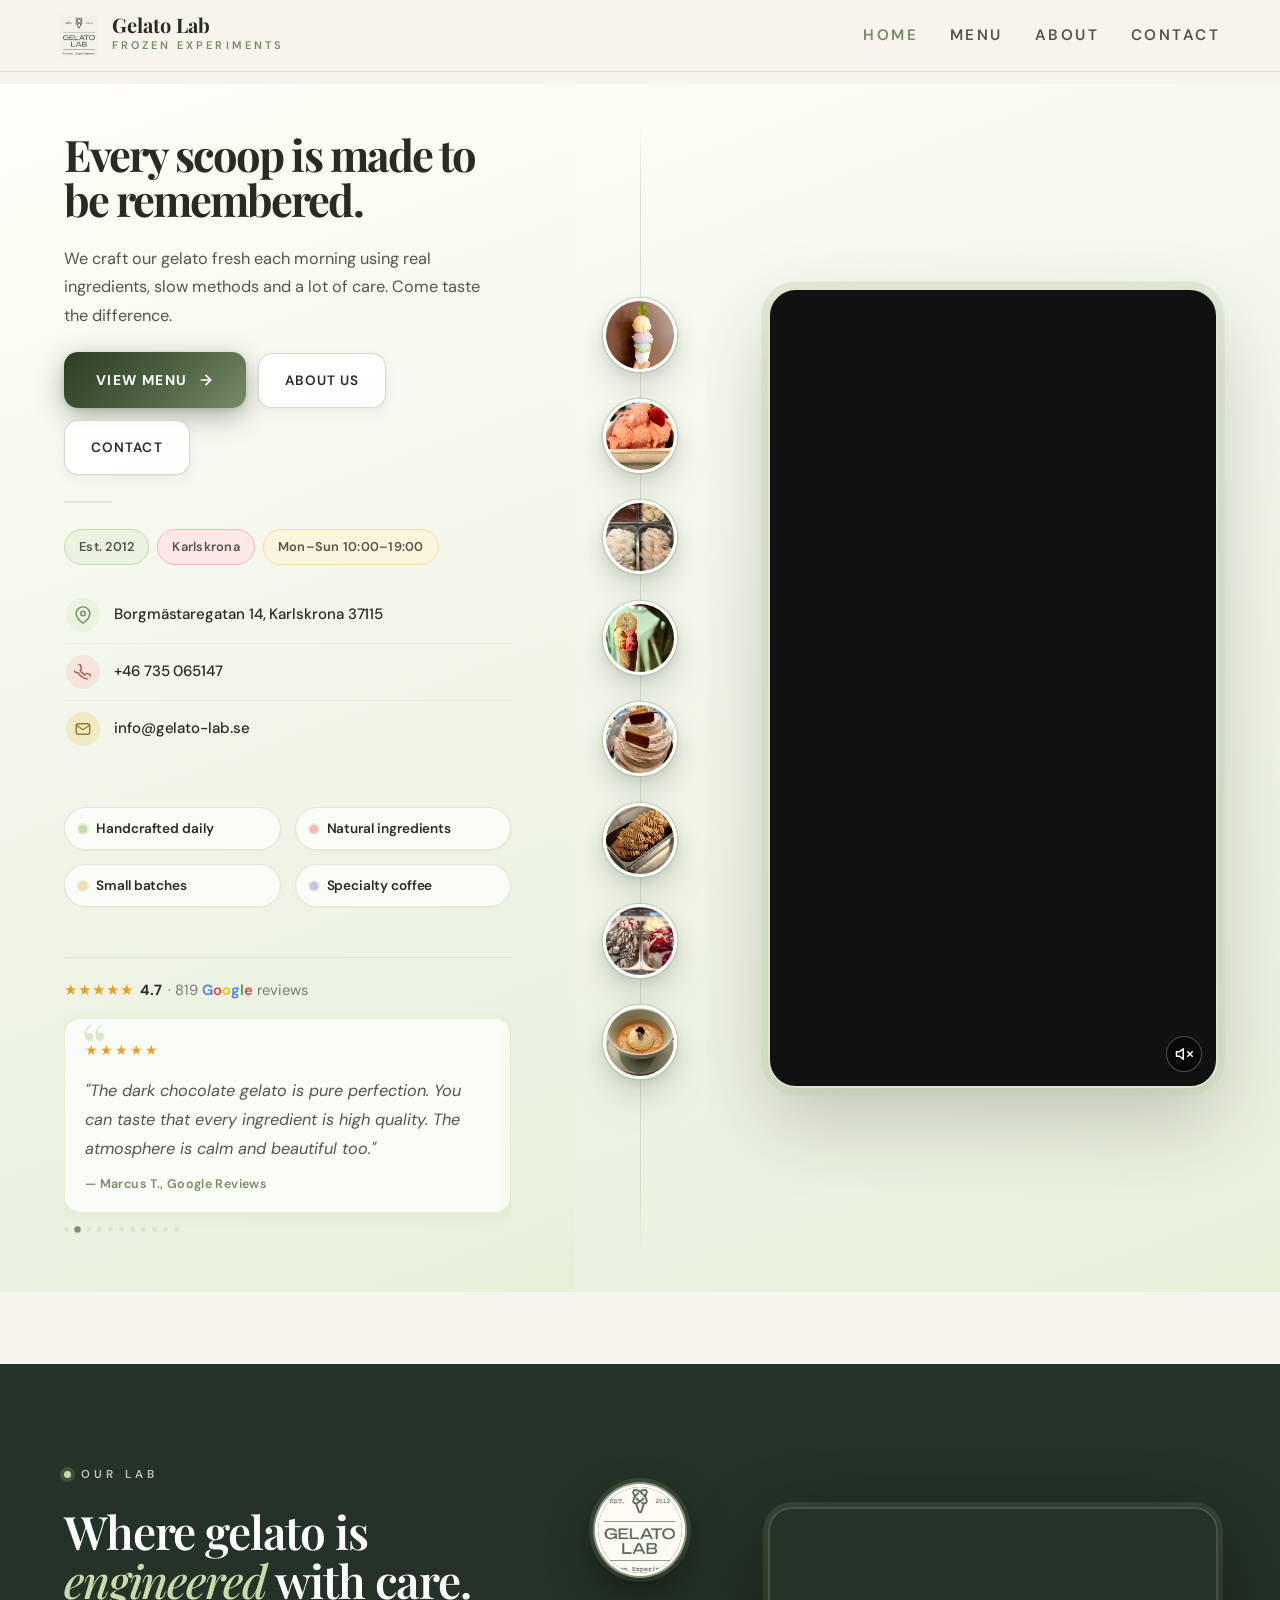
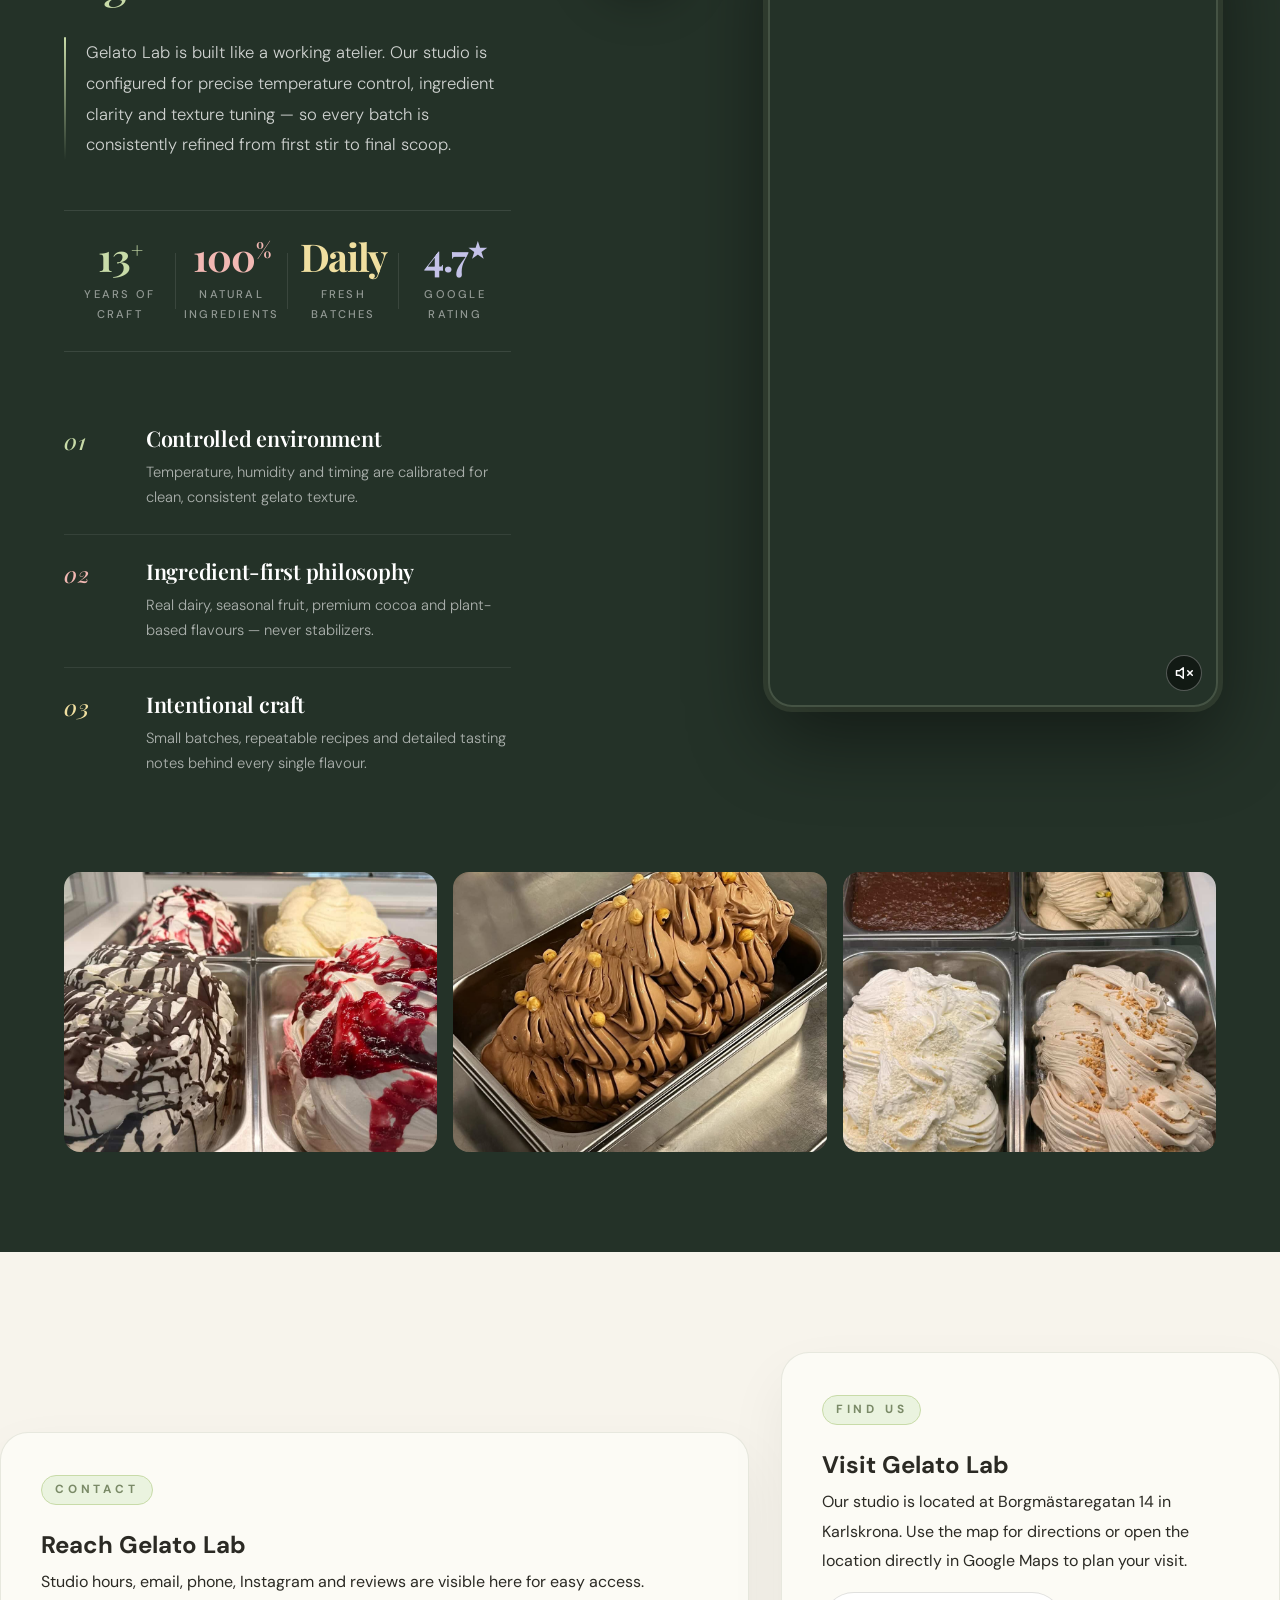
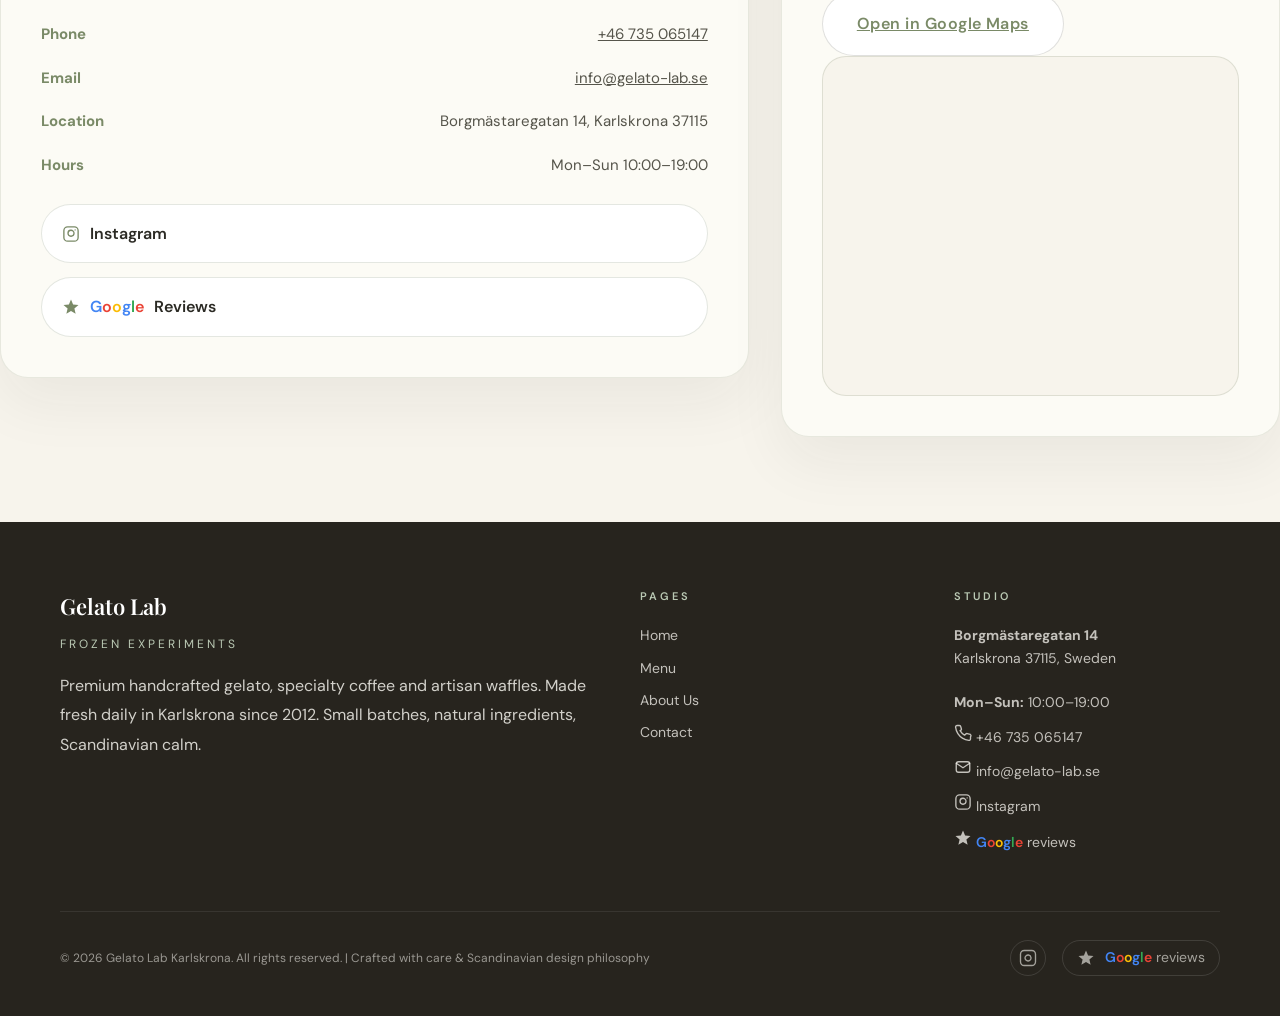
==== commit 96a313b2: "Our Lab: vertical divider line matching hero with centered logo circle" ====
--- a/index.html
+++ b/index.html
@@ -259,6 +259,10 @@
             </div>
           </article>
         </div>
+      </div>
+
+      <div class="lab-divider">
+        <img class="lab-divider-circle" src="images/SnapInsta.to_659106997_18074643134551506_6275547762048214726_n (1).jpg" alt="Gelato Lab logo">
       </div>
 
       <div class="our-lab-video-col">
--- a/style.css
+++ b/style.css
@@ -1850,6 +1850,66 @@
   justify-content: center;
 }
 
+.lab-divider {
+  grid-column: 2;
+  grid-row: 1 / -1;
+  display: flex;
+  align-items: center;
+  justify-content: center;
+  position: relative;
+  padding: 20px;
+}
+
+.lab-divider::before {
+  content: '';
+  position: absolute;
+  top: 40px;
+  bottom: 40px;
+  left: 50%;
+  width: 1px;
+  background: linear-gradient(to bottom,
+    transparent,
+    rgba(200,219,168,0.42) 6%,
+    rgba(200,219,168,0.42) 94%,
+    transparent);
+  z-index: 0;
+}
+
+.lab-divider-circle {
+  width: 92px;
+  height: 92px;
+  border-radius: 50%;
+  object-fit: cover;
+  border: 3.5px solid #fff;
+  background: #fff;
+  filter: brightness(1.02) contrast(1.04) saturate(0.98);
+  box-shadow:
+    0 0 0 2px rgba(200,219,168,0.55),
+    0 0 0 6px rgba(200,219,168,0.12),
+    0 1px 3px rgba(0,0,0,0.18),
+    0 8px 20px rgba(0,0,0,0.28),
+    0 22px 50px rgba(0,0,0,0.32);
+  position: relative;
+  z-index: 1;
+  transition: scale 0.4s cubic-bezier(0.22, 1, 0.36, 1), box-shadow 0.4s ease;
+}
+
+.lab-divider-circle:hover {
+  scale: 1.06;
+  box-shadow:
+    0 0 0 2px var(--pistachio),
+    0 0 0 7px rgba(200,219,168,0.22),
+    0 2px 4px rgba(0,0,0,0.2),
+    0 10px 24px rgba(0,0,0,0.35),
+    0 26px 58px rgba(0,0,0,0.4);
+}
+
+@media (max-width: 768px) {
+  .lab-divider {
+    display: none;
+  }
+}
+
 .our-lab-video-frame {
   position: relative;
   height: calc(100vh - 100px);
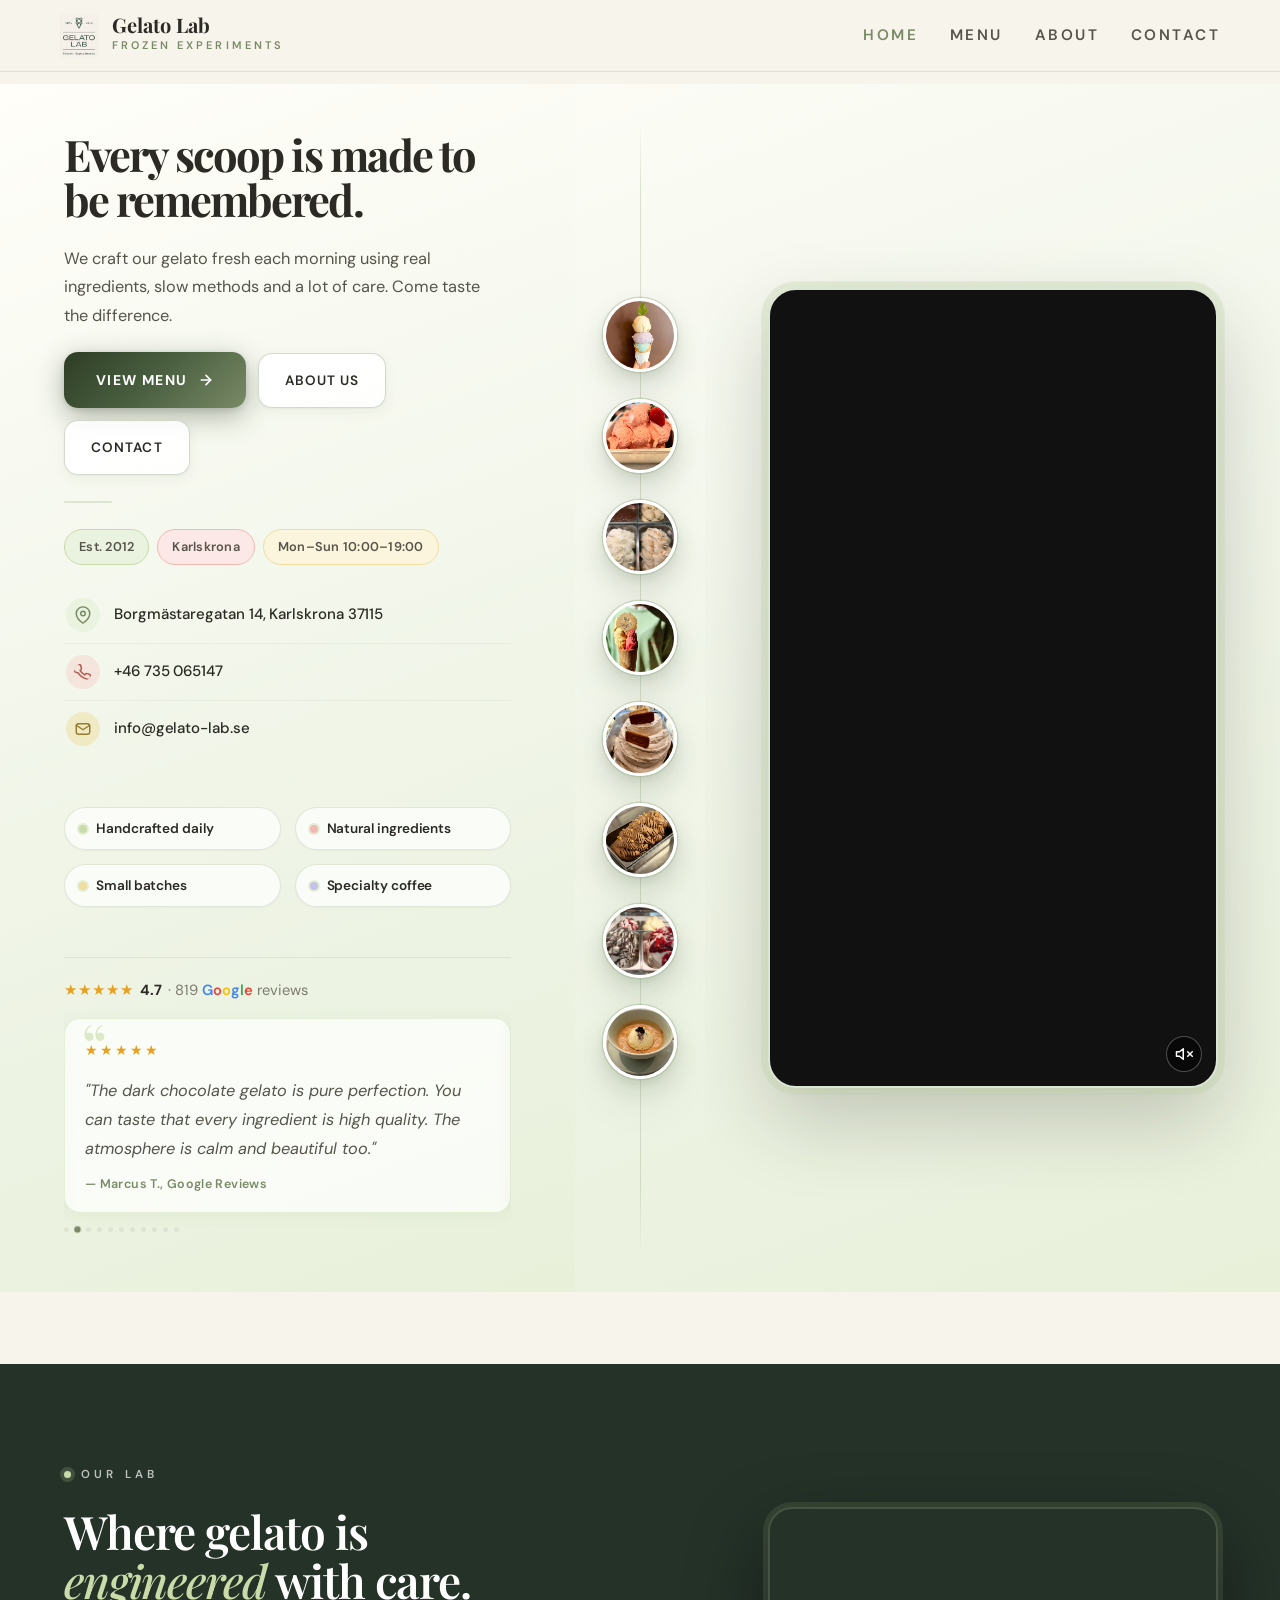
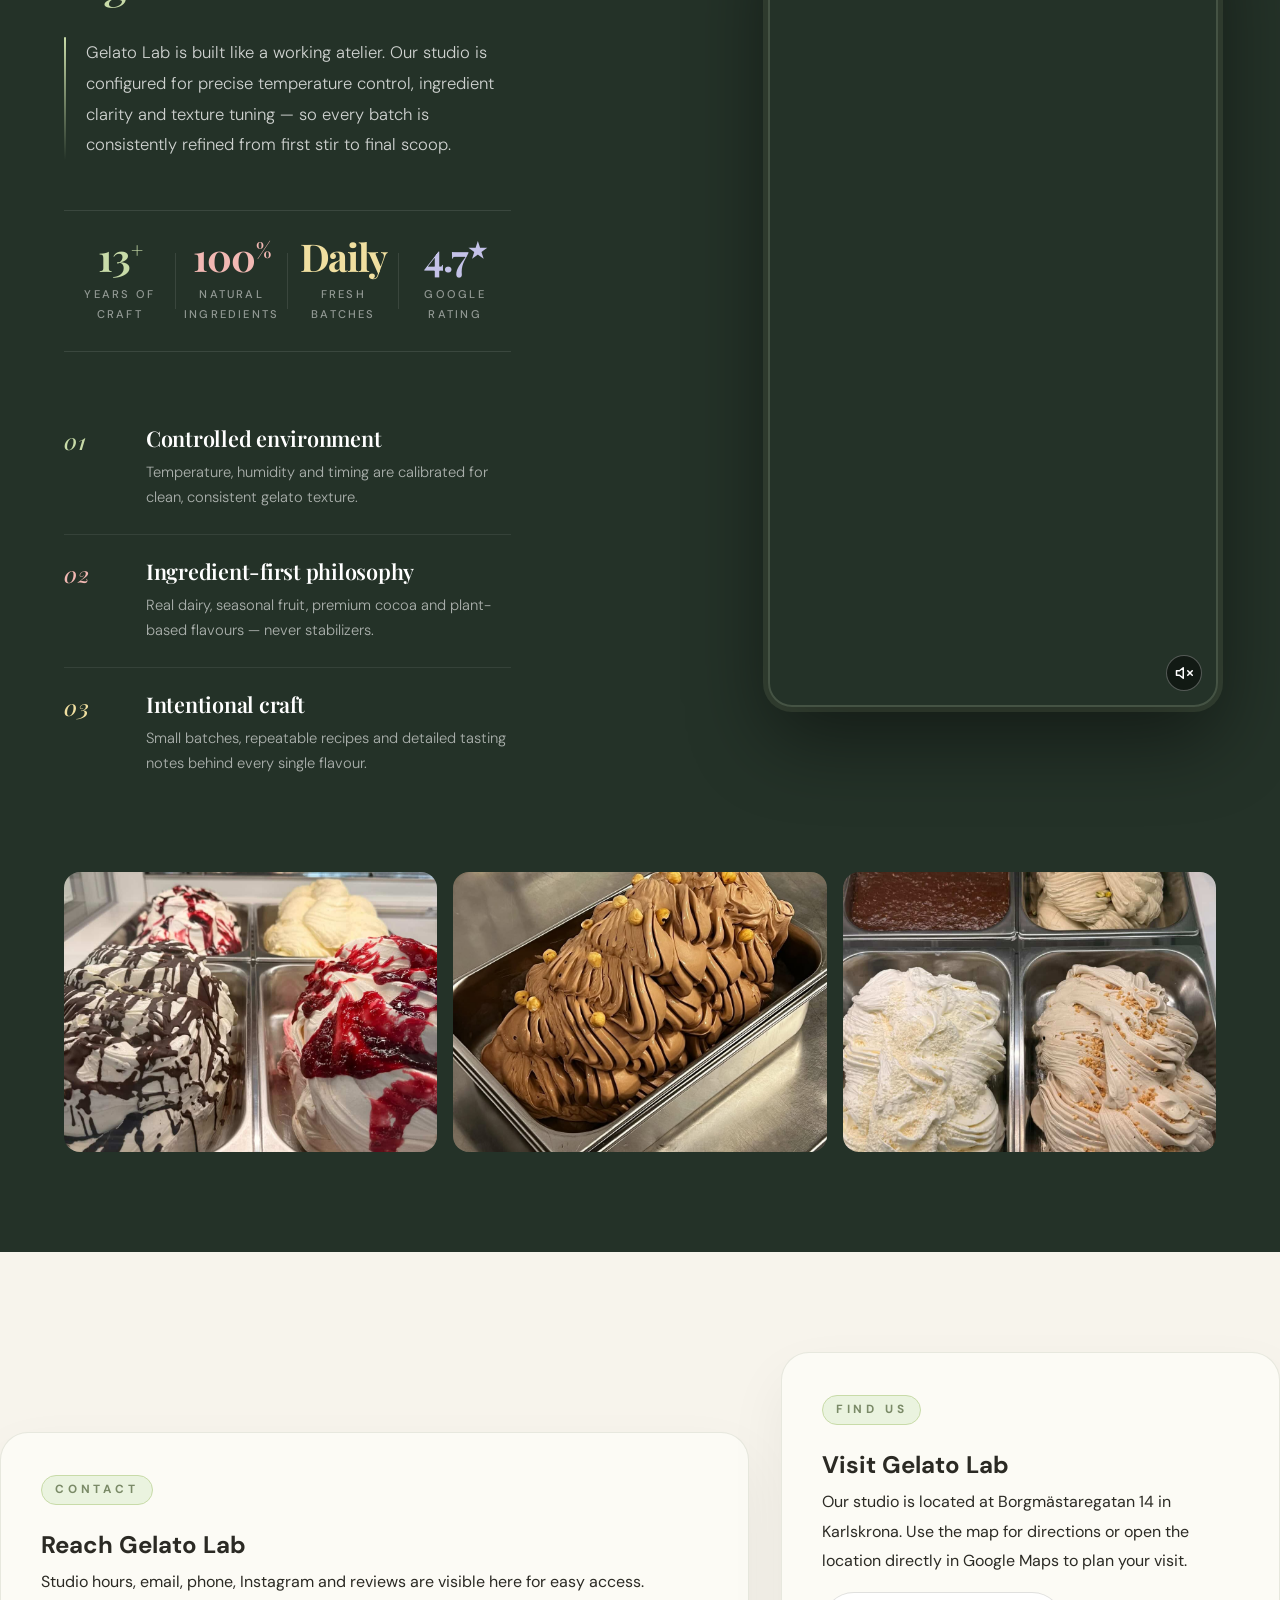
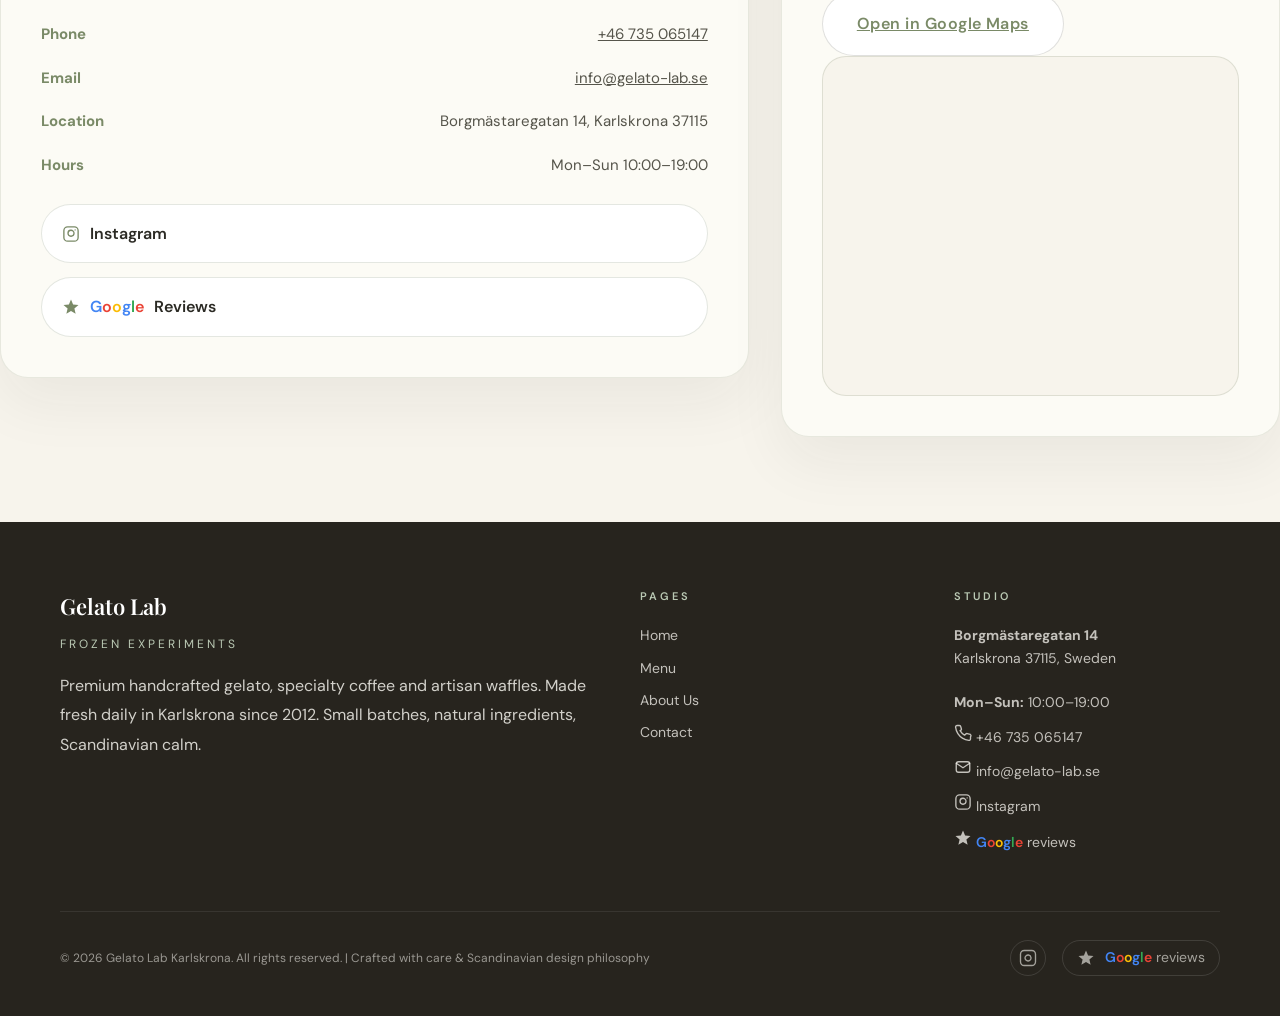
==== commit 2913e800: "Remove logo, keep just a visible pistachio vertical line matching homepage main colour" ====
--- a/index.html
+++ b/index.html
@@ -261,9 +261,7 @@
         </div>
       </div>
 
-      <div class="lab-divider">
-        <img class="lab-divider-circle" src="images/SnapInsta.to_659106997_18074643134551506_6275547762048214726_n (1).jpg" alt="Gelato Lab logo">
-      </div>
+      <div class="lab-divider"></div>
 
       <div class="our-lab-video-col">
         <div class="our-lab-video-frame">
--- a/style.css
+++ b/style.css
@@ -1853,11 +1853,7 @@
 .lab-divider {
   grid-column: 2;
   grid-row: 1 / -1;
-  display: flex;
-  align-items: center;
-  justify-content: center;
   position: relative;
-  padding: 20px;
 }
 
 .lab-divider::before {
@@ -1866,42 +1862,15 @@
   top: 40px;
   bottom: 40px;
   left: 50%;
+  transform: translateX(-50%);
   width: 1px;
   background: linear-gradient(to bottom,
     transparent,
-    rgba(200,219,168,0.42) 6%,
-    rgba(200,219,168,0.42) 94%,
+    var(--pistachio) 8%,
+    var(--pistachio) 92%,
     transparent);
+  opacity: 0.7;
   z-index: 0;
-}
-
-.lab-divider-circle {
-  width: 92px;
-  height: 92px;
-  border-radius: 50%;
-  object-fit: cover;
-  border: 3.5px solid #fff;
-  background: #fff;
-  filter: brightness(1.02) contrast(1.04) saturate(0.98);
-  box-shadow:
-    0 0 0 2px rgba(200,219,168,0.55),
-    0 0 0 6px rgba(200,219,168,0.12),
-    0 1px 3px rgba(0,0,0,0.18),
-    0 8px 20px rgba(0,0,0,0.28),
-    0 22px 50px rgba(0,0,0,0.32);
-  position: relative;
-  z-index: 1;
-  transition: scale 0.4s cubic-bezier(0.22, 1, 0.36, 1), box-shadow 0.4s ease;
-}
-
-.lab-divider-circle:hover {
-  scale: 1.06;
-  box-shadow:
-    0 0 0 2px var(--pistachio),
-    0 0 0 7px rgba(200,219,168,0.22),
-    0 2px 4px rgba(0,0,0,0.2),
-    0 10px 24px rgba(0,0,0,0.35),
-    0 26px 58px rgba(0,0,0,0.4);
 }
 
 @media (max-width: 768px) {
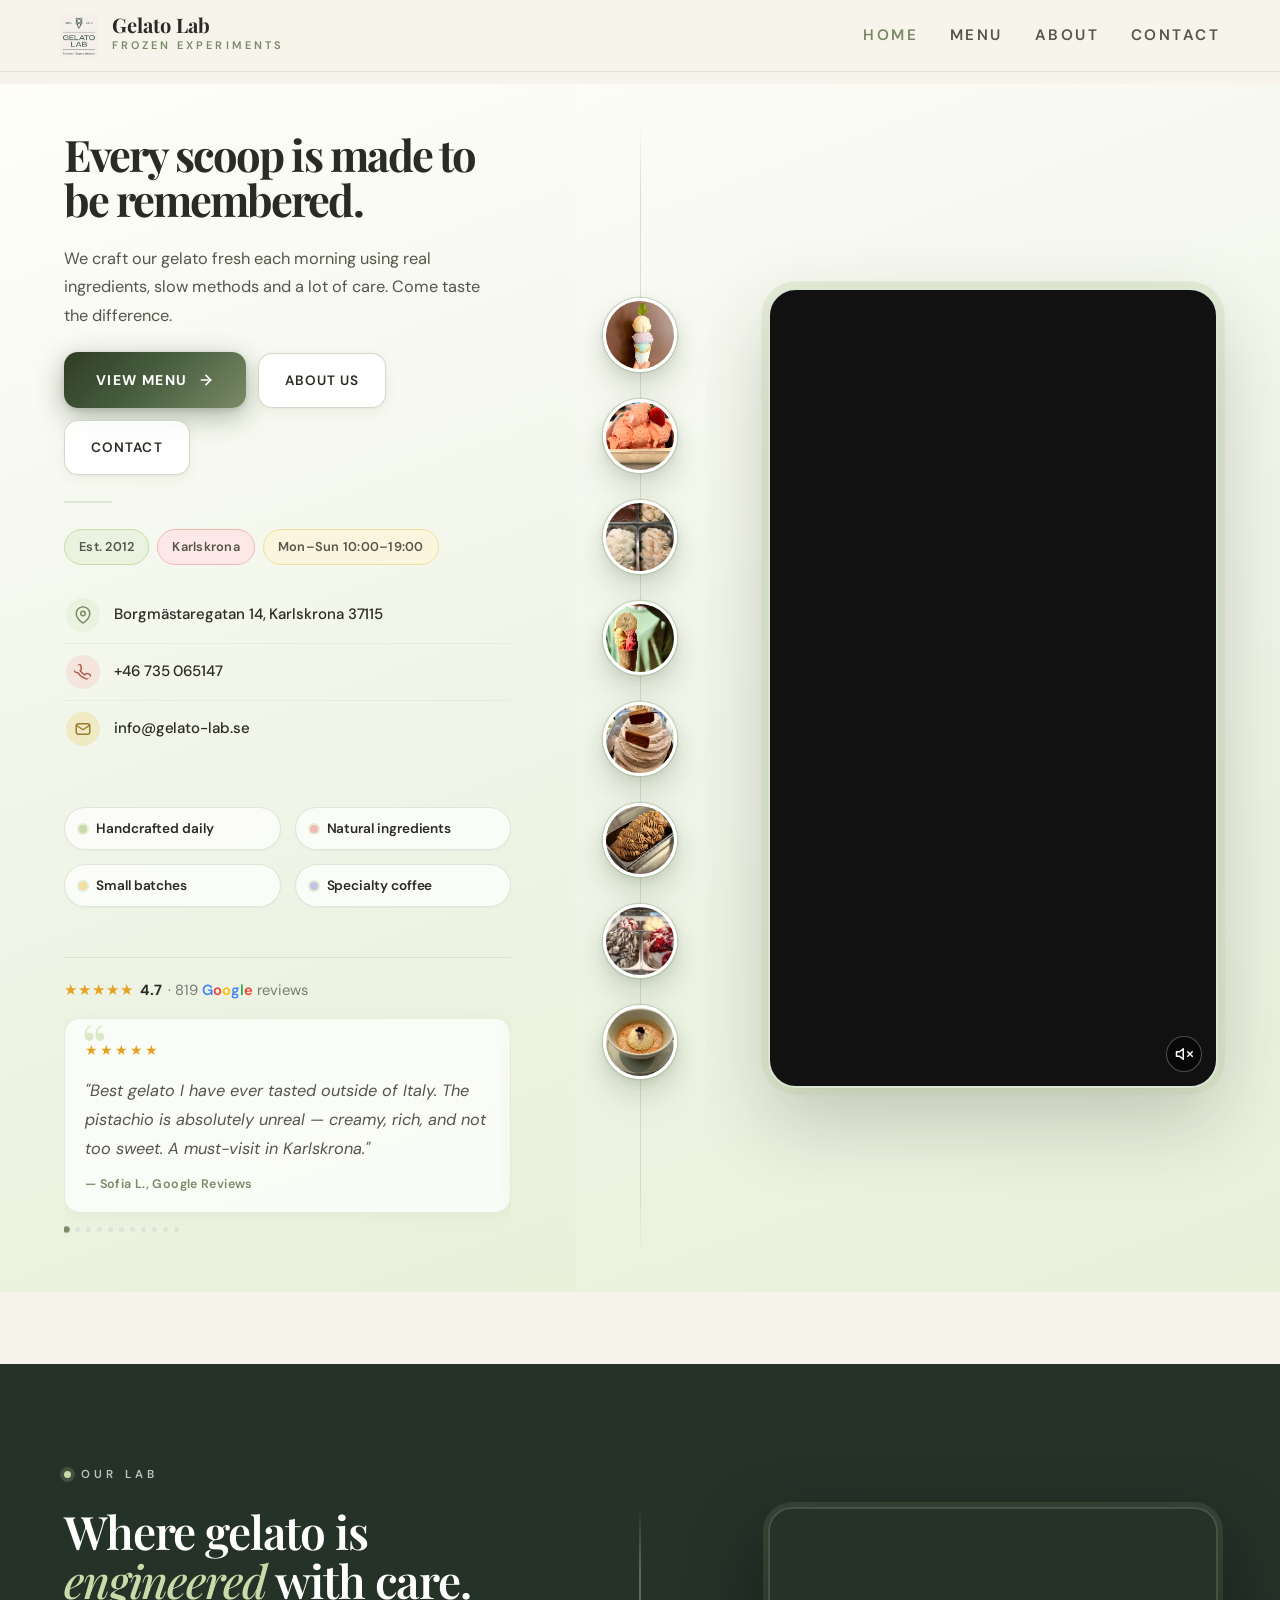
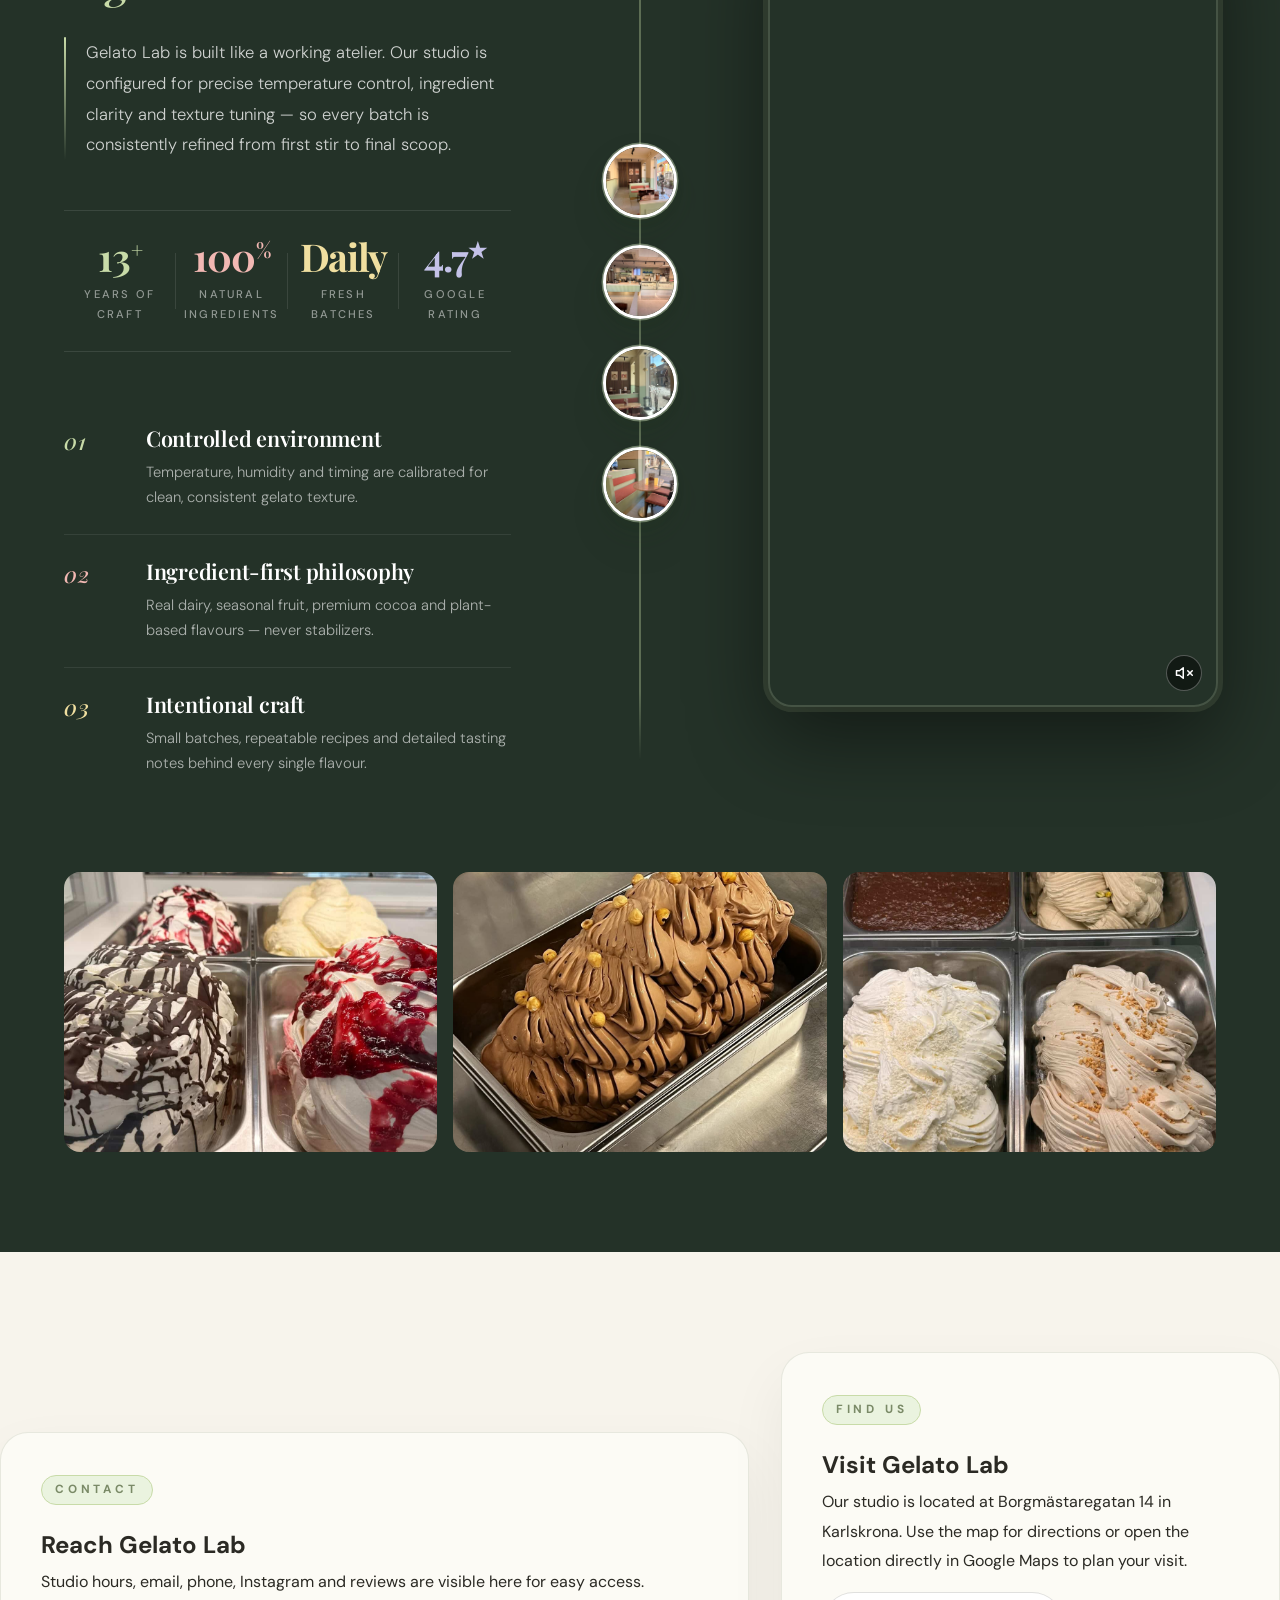
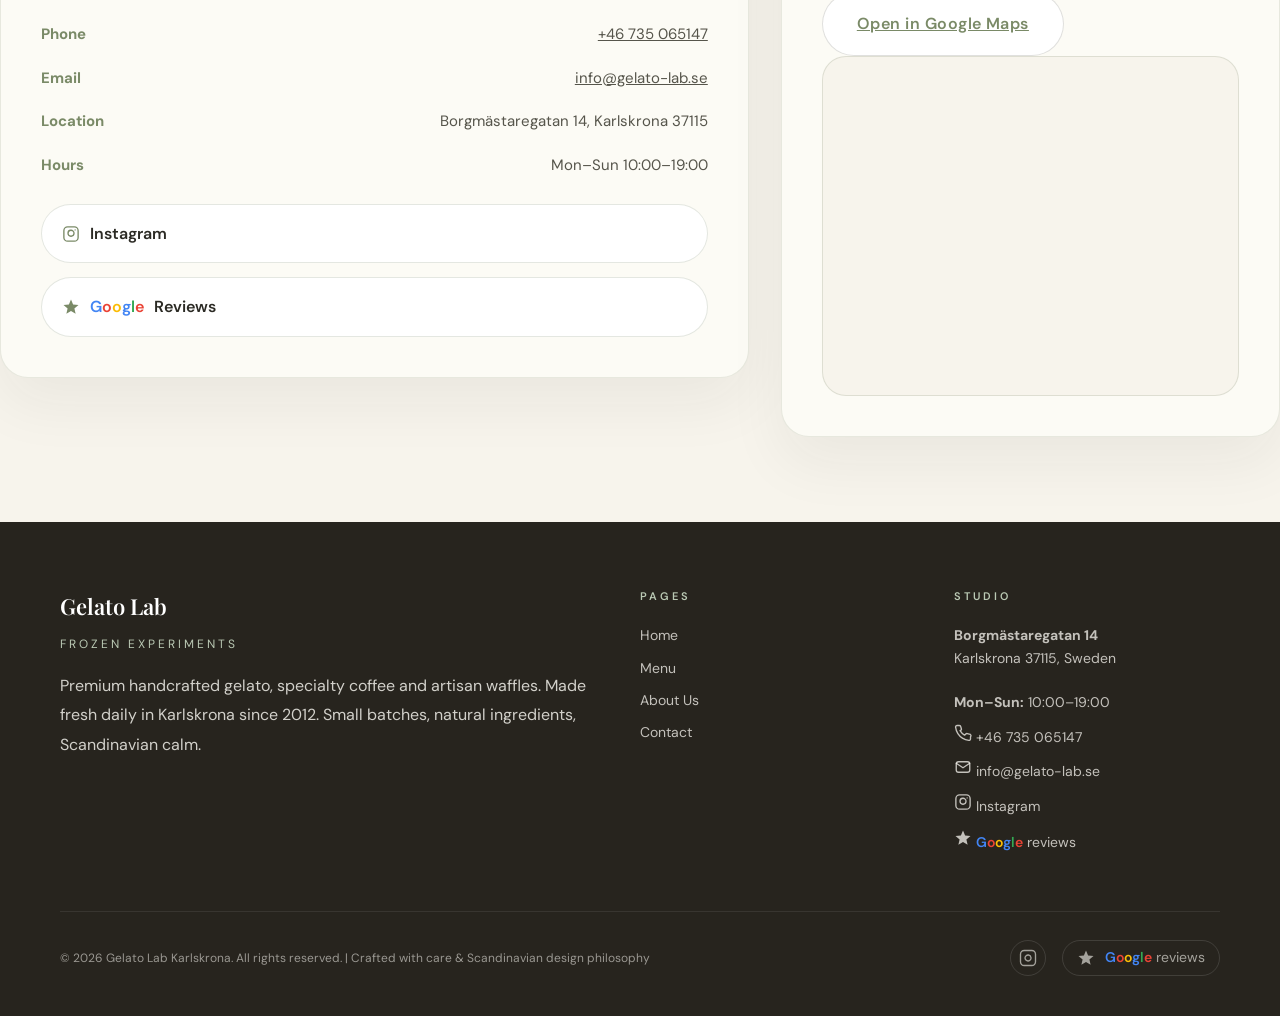
==== commit bc8cbe8d: "Our Lab: add 4 interior/counter circle photos on the vertical line divider" ====
--- a/index.html
+++ b/index.html
@@ -261,7 +261,12 @@
         </div>
       </div>
 
-      <div class="lab-divider"></div>
+      <div class="lab-divider">
+        <img class="orbit-circle" src="images/interior-1.jpg" alt="Gelato Lab interior with green walls and seating">
+        <img class="orbit-circle" src="images/gelato-counter.jpg" alt="Gelato counter and display case">
+        <img class="orbit-circle" src="images/interior-2.jpg" alt="Booth seating with coffee and gelato posters">
+        <img class="orbit-circle" src="images/interior-3.jpg" alt="Corner booth with marble table and street view">
+      </div>
 
       <div class="our-lab-video-col">
         <div class="our-lab-video-frame">
--- a/style.css
+++ b/style.css
@@ -1853,7 +1853,16 @@
 .lab-divider {
   grid-column: 2;
   grid-row: 1 / -1;
+  align-self: stretch;
   position: relative;
+  min-height: 100%;
+  width: 100%;
+  display: flex;
+  flex-direction: column;
+  align-items: center;
+  justify-content: center;
+  gap: 27px;
+  padding: 40px 0;
 }
 
 .lab-divider::before {
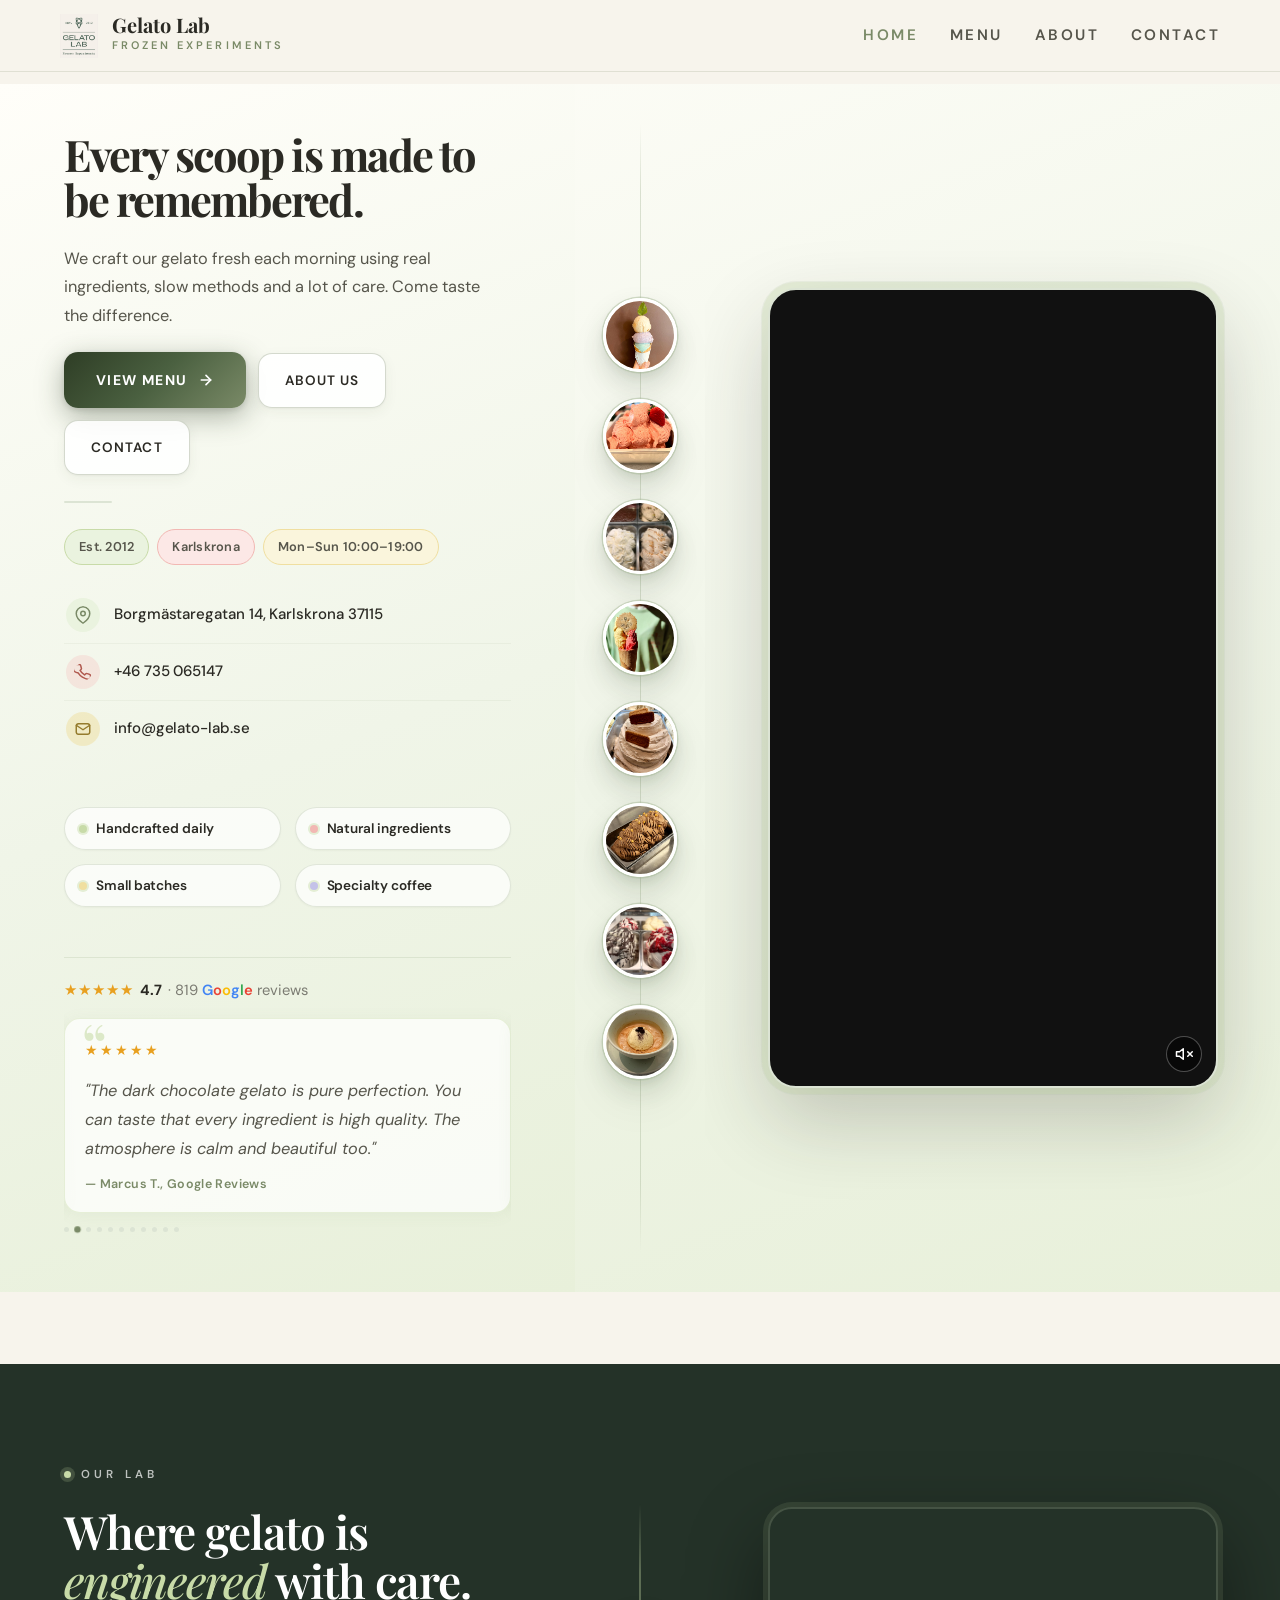
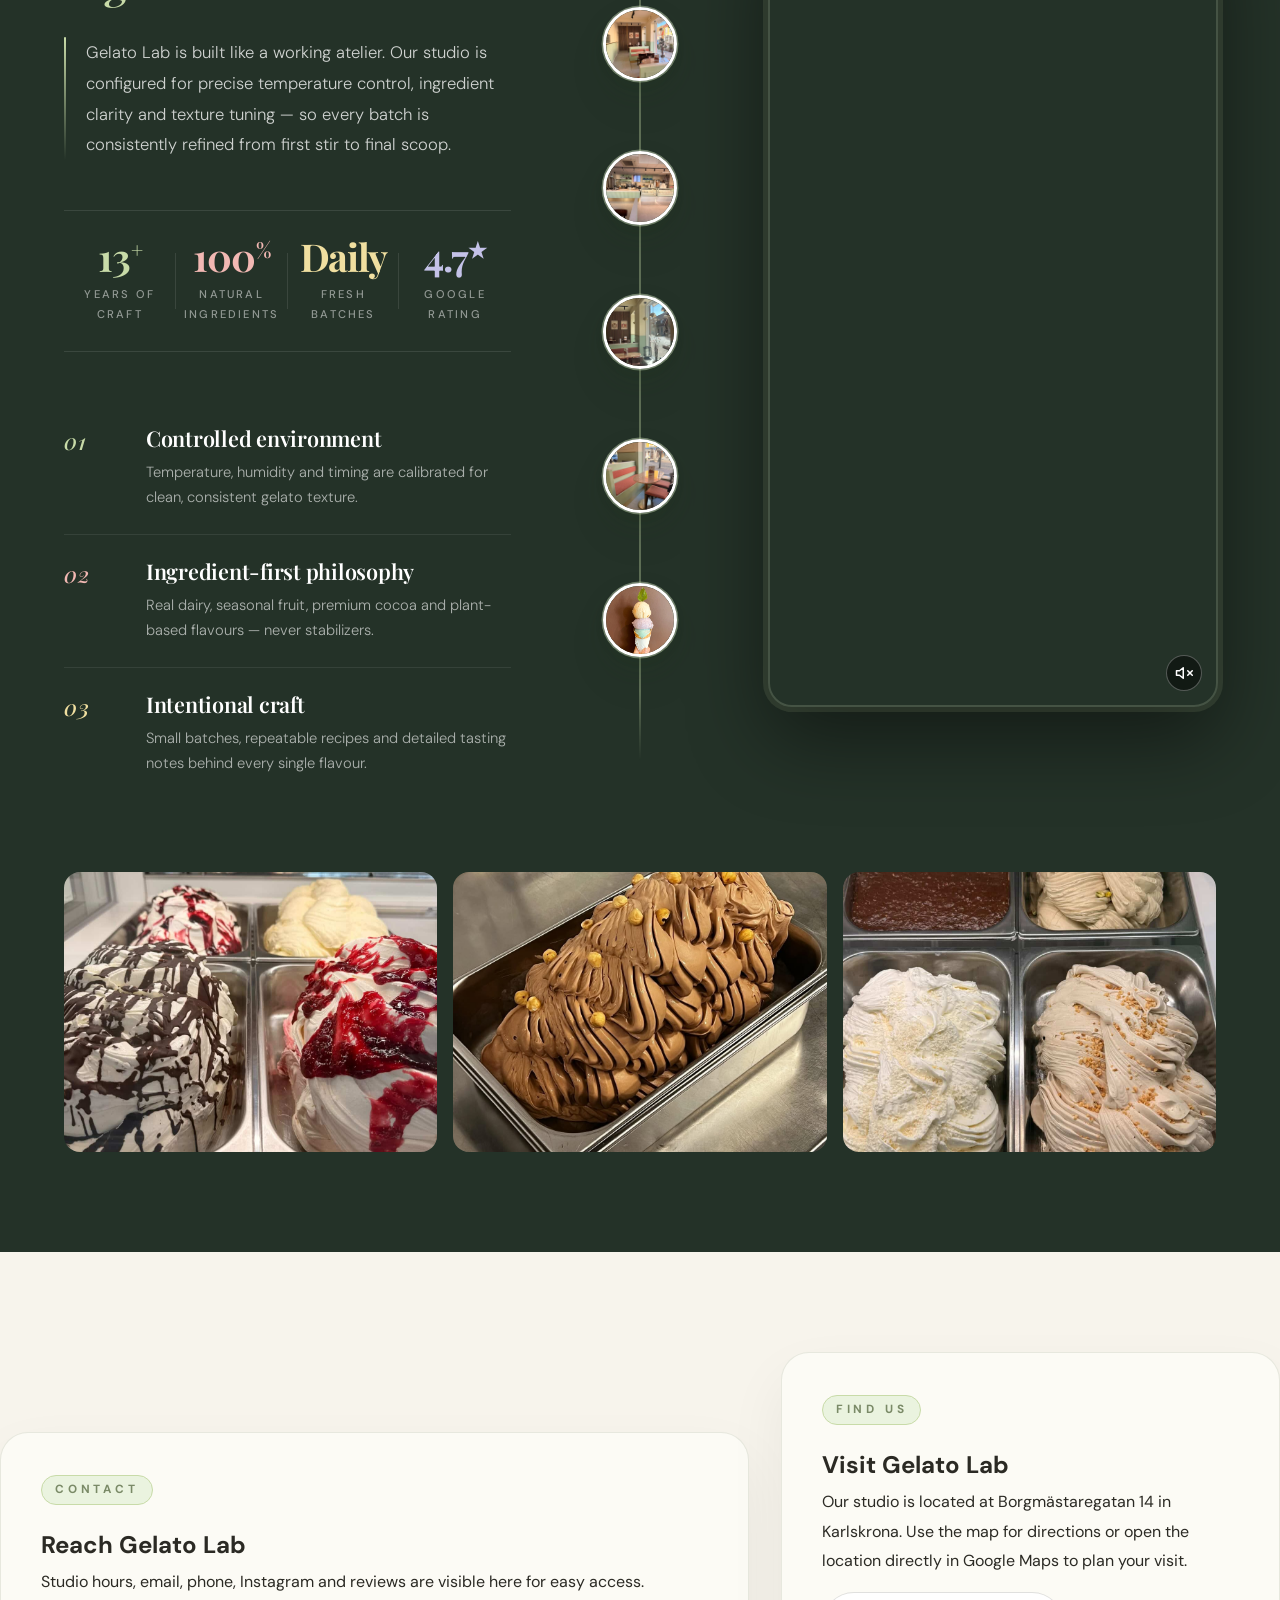
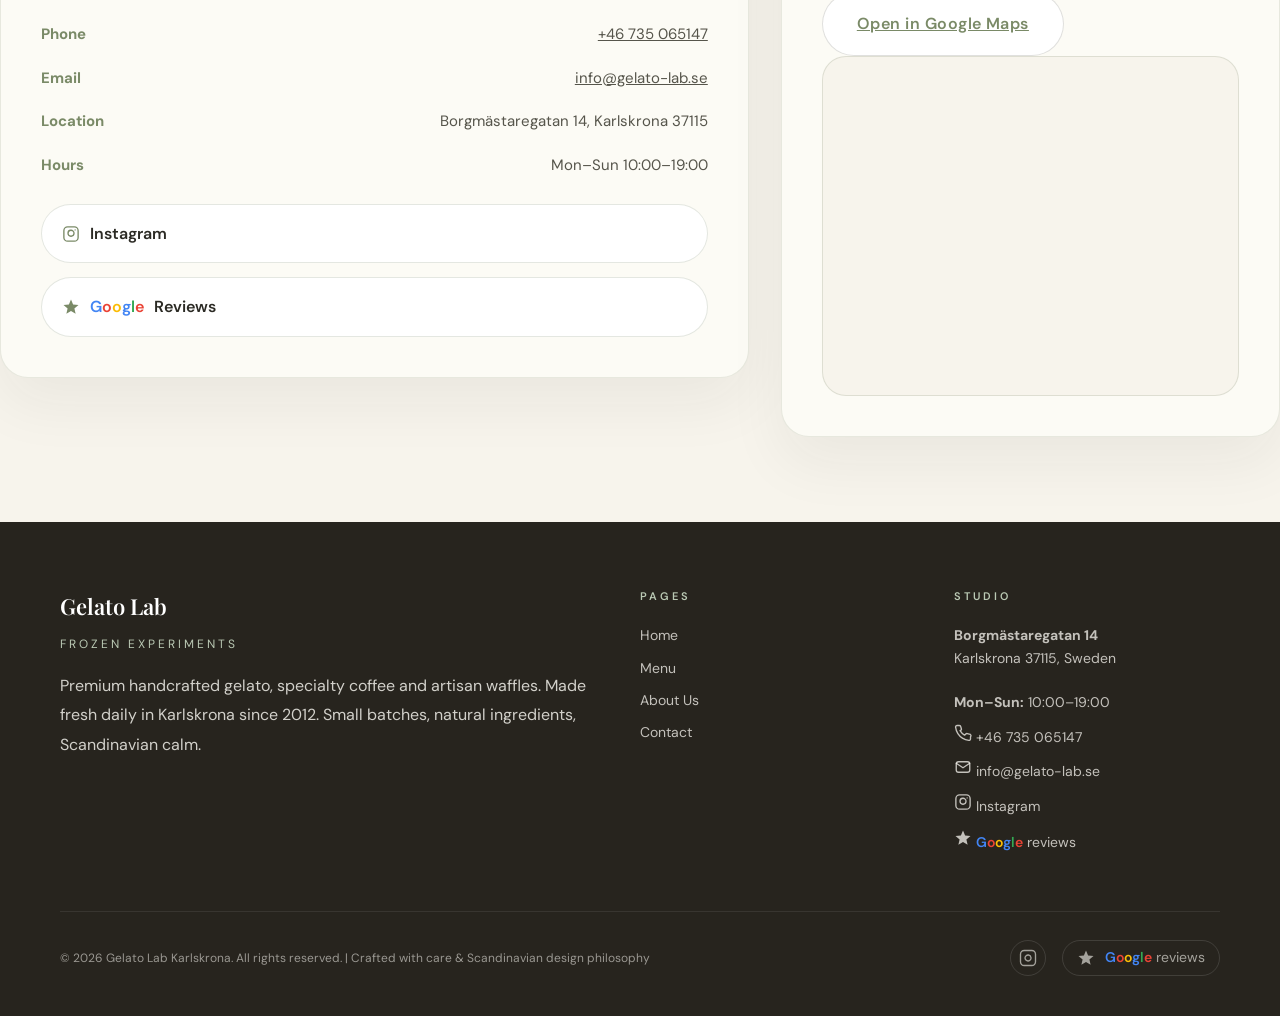
==== commit b0076272: "Add 3-scoop cone photo to lab divider" ====
--- a/index.html
+++ b/index.html
@@ -266,6 +266,7 @@
         <img class="orbit-circle" src="images/gelato-counter.jpg" alt="Gelato counter and display case">
         <img class="orbit-circle" src="images/interior-2.jpg" alt="Booth seating with coffee and gelato posters">
         <img class="orbit-circle" src="images/interior-3.jpg" alt="Corner booth with marble table and street view">
+        <img class="orbit-circle" src="images/SnapInsta.to_619912378_18084142961136741_6991953367678570137_n.jpg" alt="Three colourful gelato scoops on a cone">
       </div>
 
       <div class="our-lab-video-col">
--- a/style.css
+++ b/style.css
@@ -1861,7 +1861,7 @@
   flex-direction: column;
   align-items: center;
   justify-content: center;
-  gap: 27px;
+  gap: 70px;
   padding: 40px 0;
 }
 
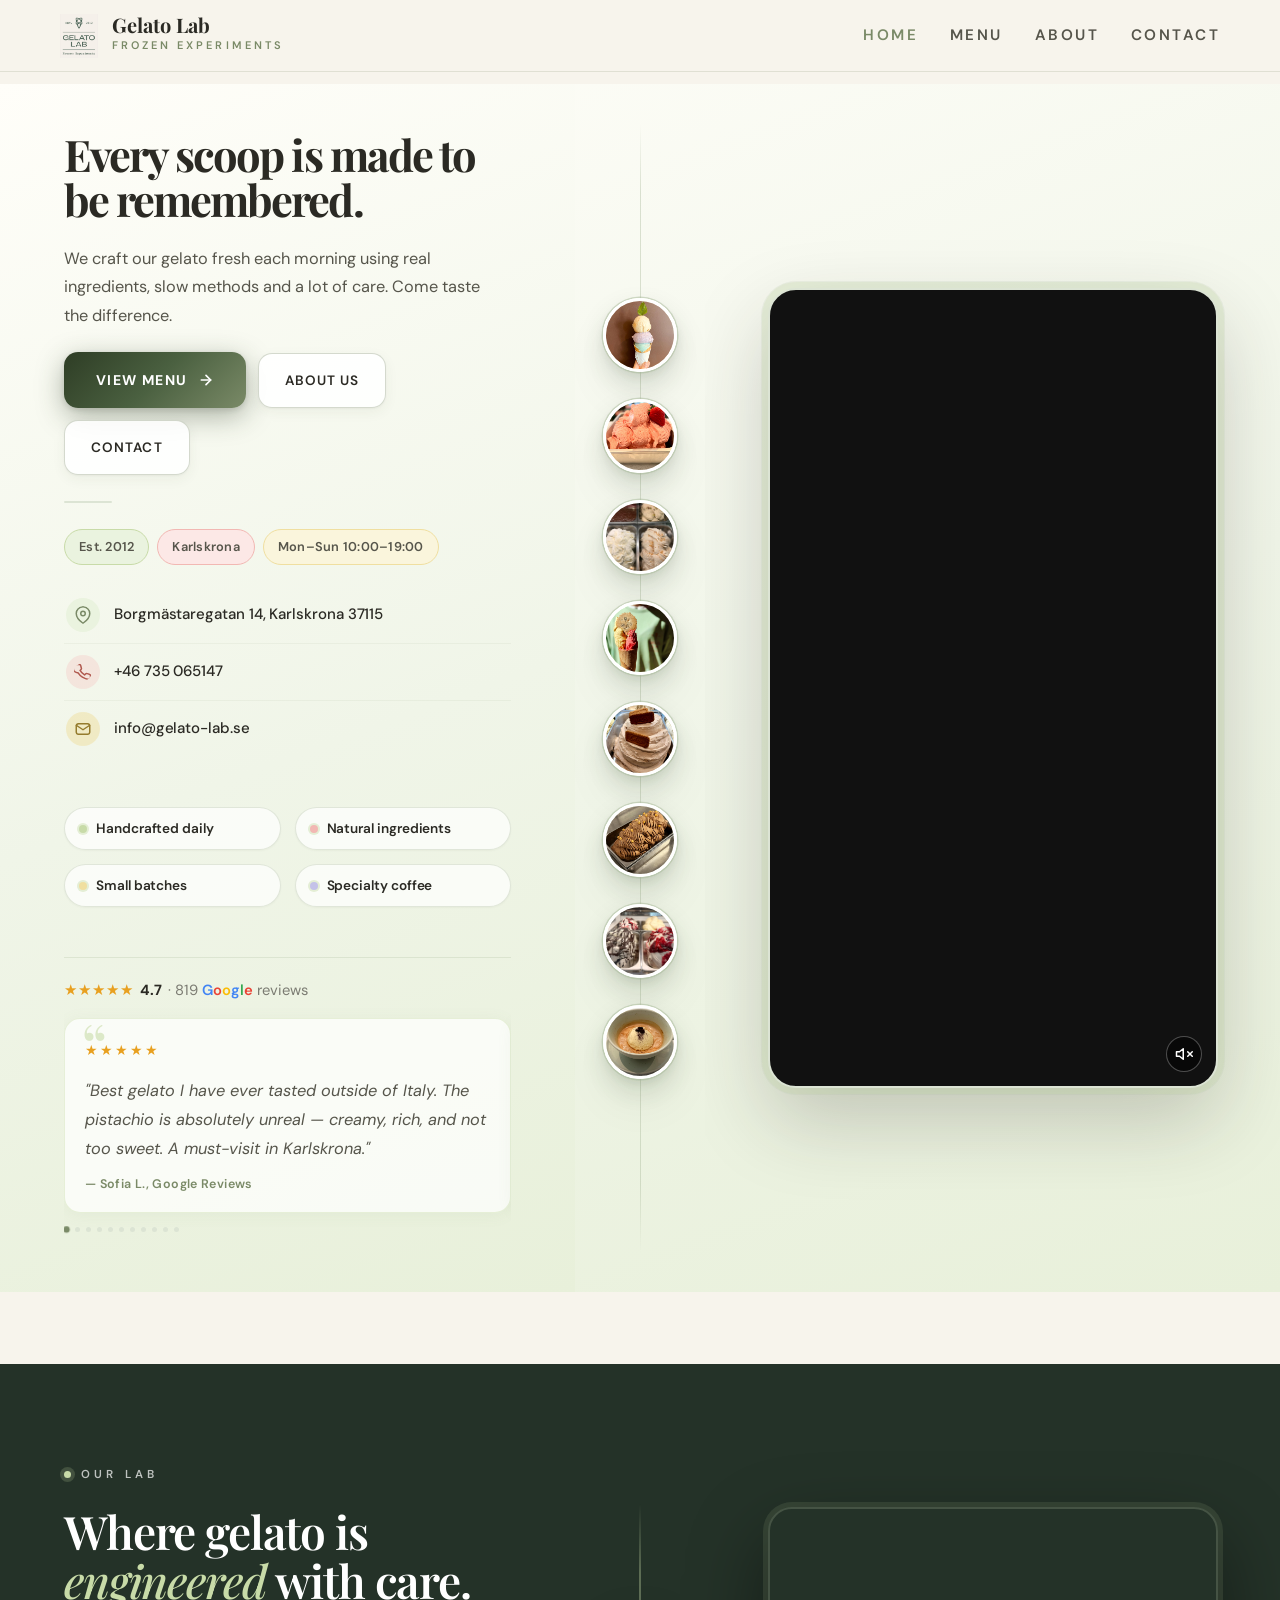
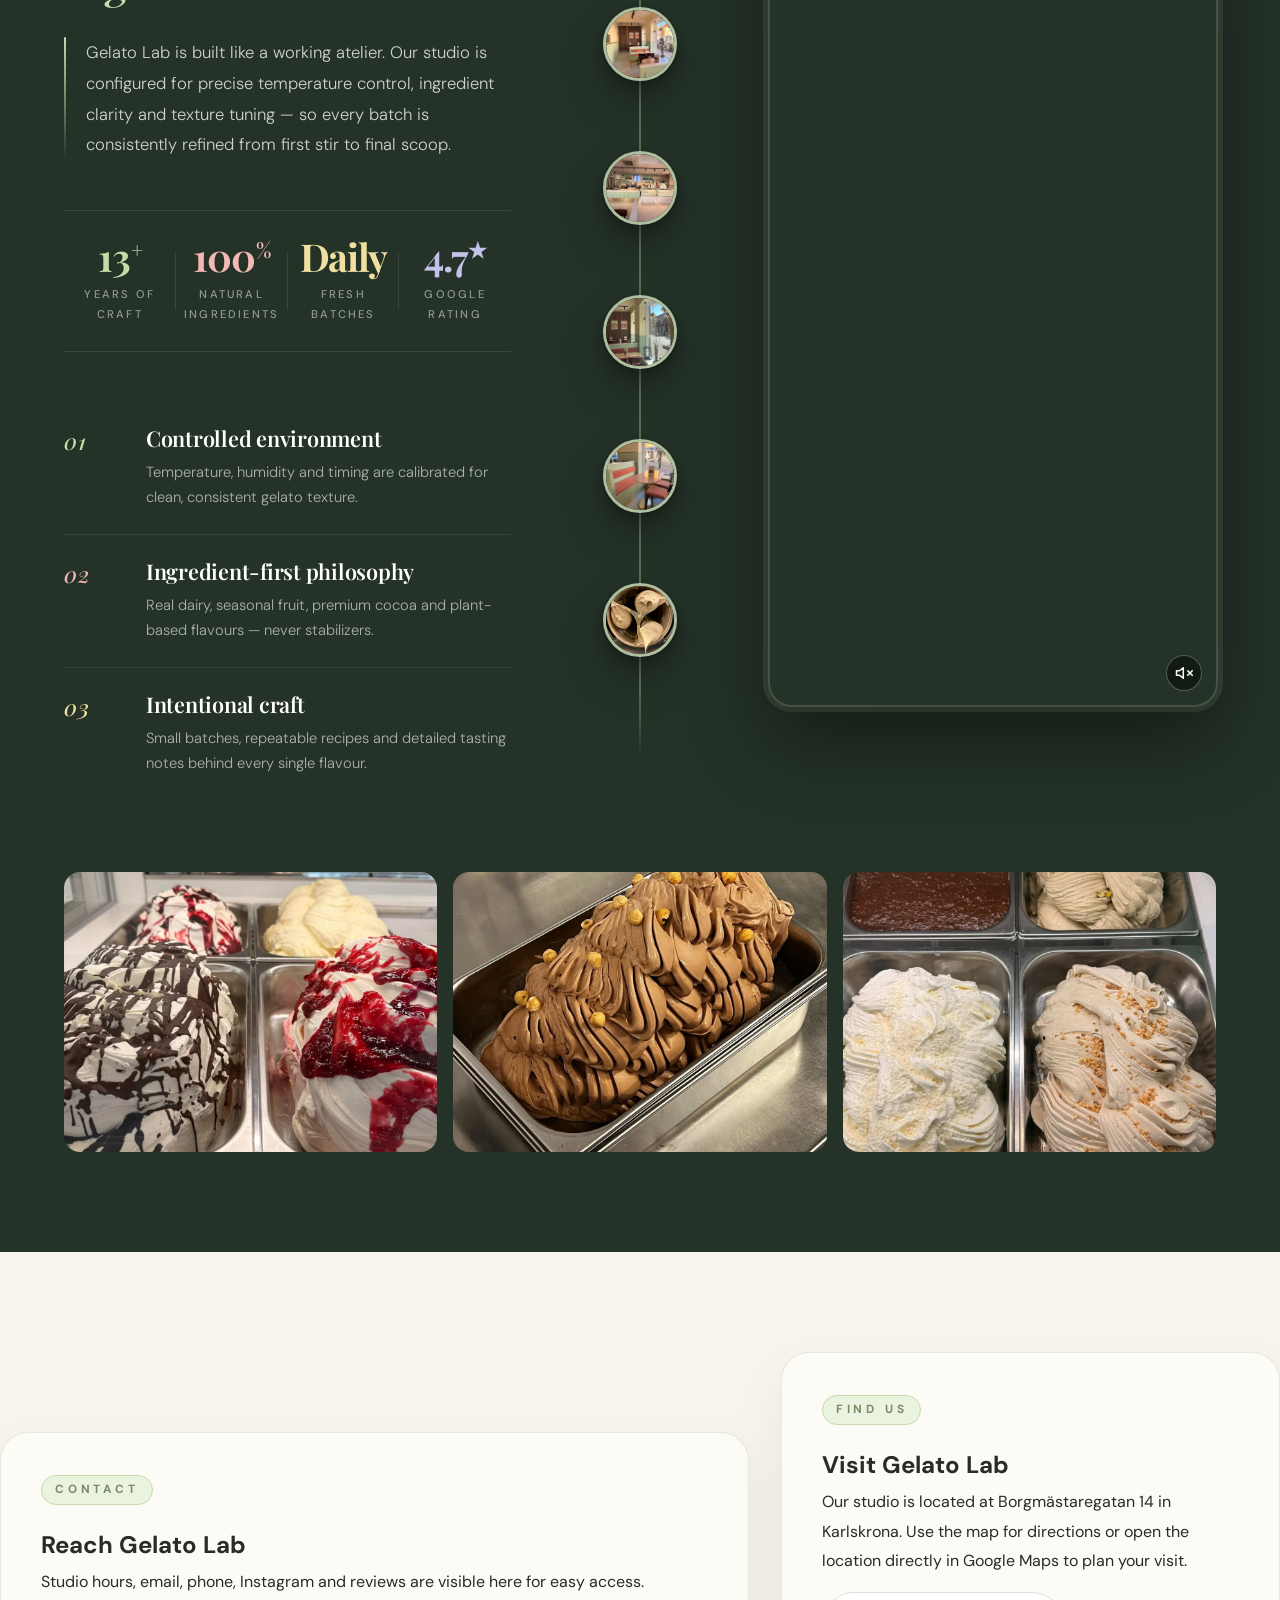
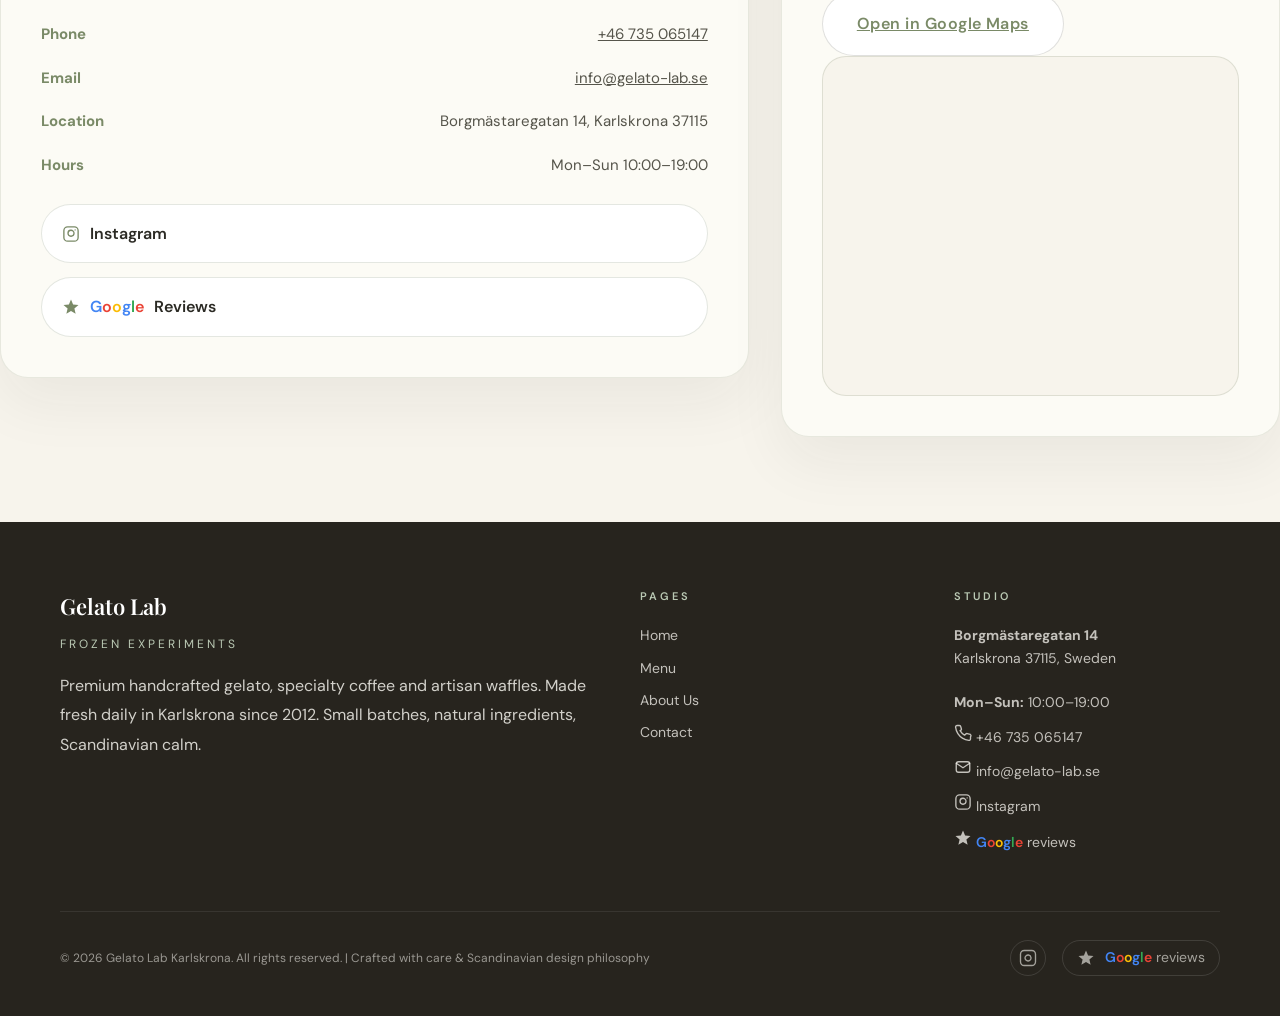
==== commit 7b293bde: "Lab divider: replace cone photo with gelato machine photo" ====
--- a/index.html
+++ b/index.html
@@ -266,7 +266,7 @@
         <img class="orbit-circle" src="images/gelato-counter.jpg" alt="Gelato counter and display case">
         <img class="orbit-circle" src="images/interior-2.jpg" alt="Booth seating with coffee and gelato posters">
         <img class="orbit-circle" src="images/interior-3.jpg" alt="Corner booth with marble table and street view">
-        <img class="orbit-circle" src="images/SnapInsta.to_619912378_18084142961136741_6991953367678570137_n.jpg" alt="Three colourful gelato scoops on a cone">
+        <img class="orbit-circle" src="images/SnapInsta.to_621468457_18070999622408447_4140659916754461827_n.jpg" alt="Fresh gelato churned in the studio machine">
       </div>
 
       <div class="our-lab-video-col">
--- a/style.css
+++ b/style.css
@@ -1865,6 +1865,22 @@
   padding: 40px 0;
 }
 
+.lab-divider .orbit-circle {
+  border: 3px solid var(--olive);
+  box-shadow:
+    0 2px 4px rgba(0,0,0,0.18),
+    0 8px 20px rgba(0,0,0,0.28),
+    0 22px 48px rgba(0,0,0,0.22);
+}
+
+.lab-divider .orbit-circle:hover {
+  border-color: var(--olive-dark);
+  box-shadow:
+    0 4px 8px rgba(0,0,0,0.22),
+    0 12px 26px rgba(0,0,0,0.36),
+    0 28px 56px rgba(0,0,0,0.3);
+}
+
 .lab-divider::before {
   content: '';
   position: absolute;
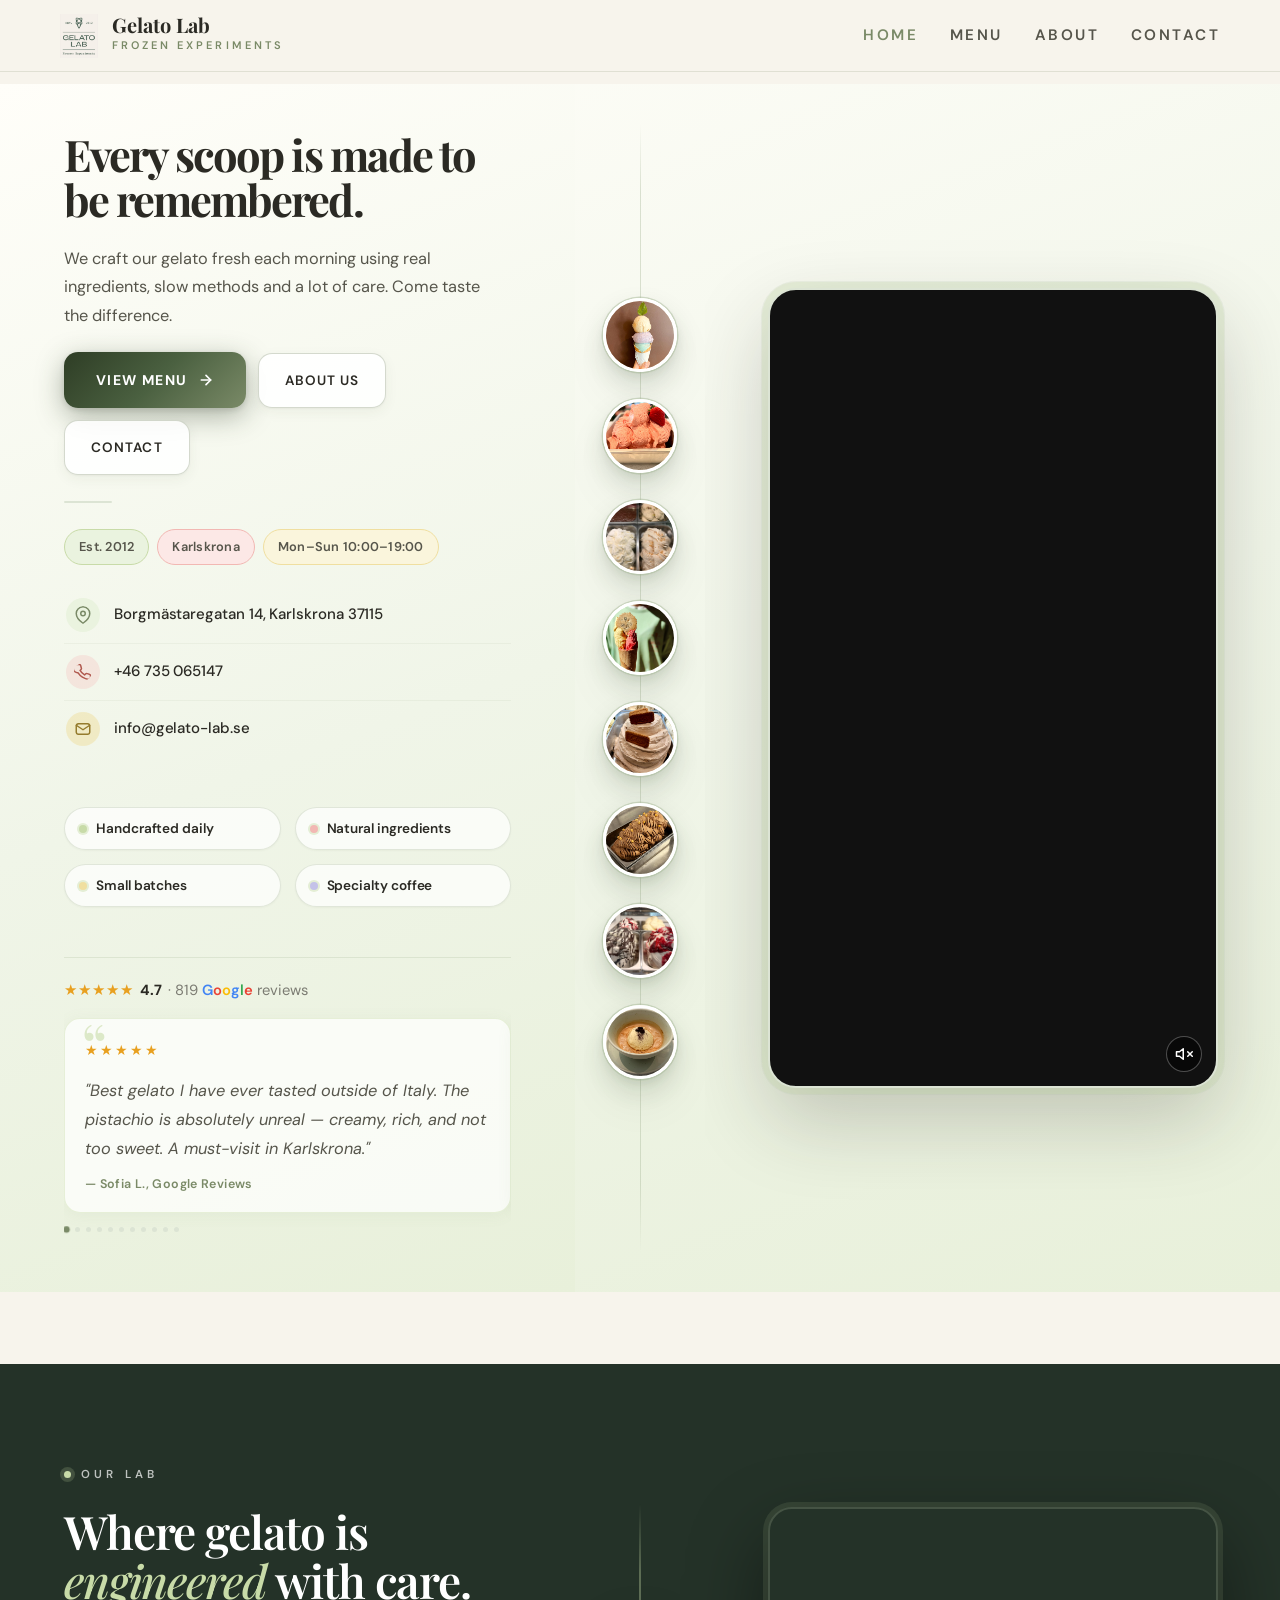
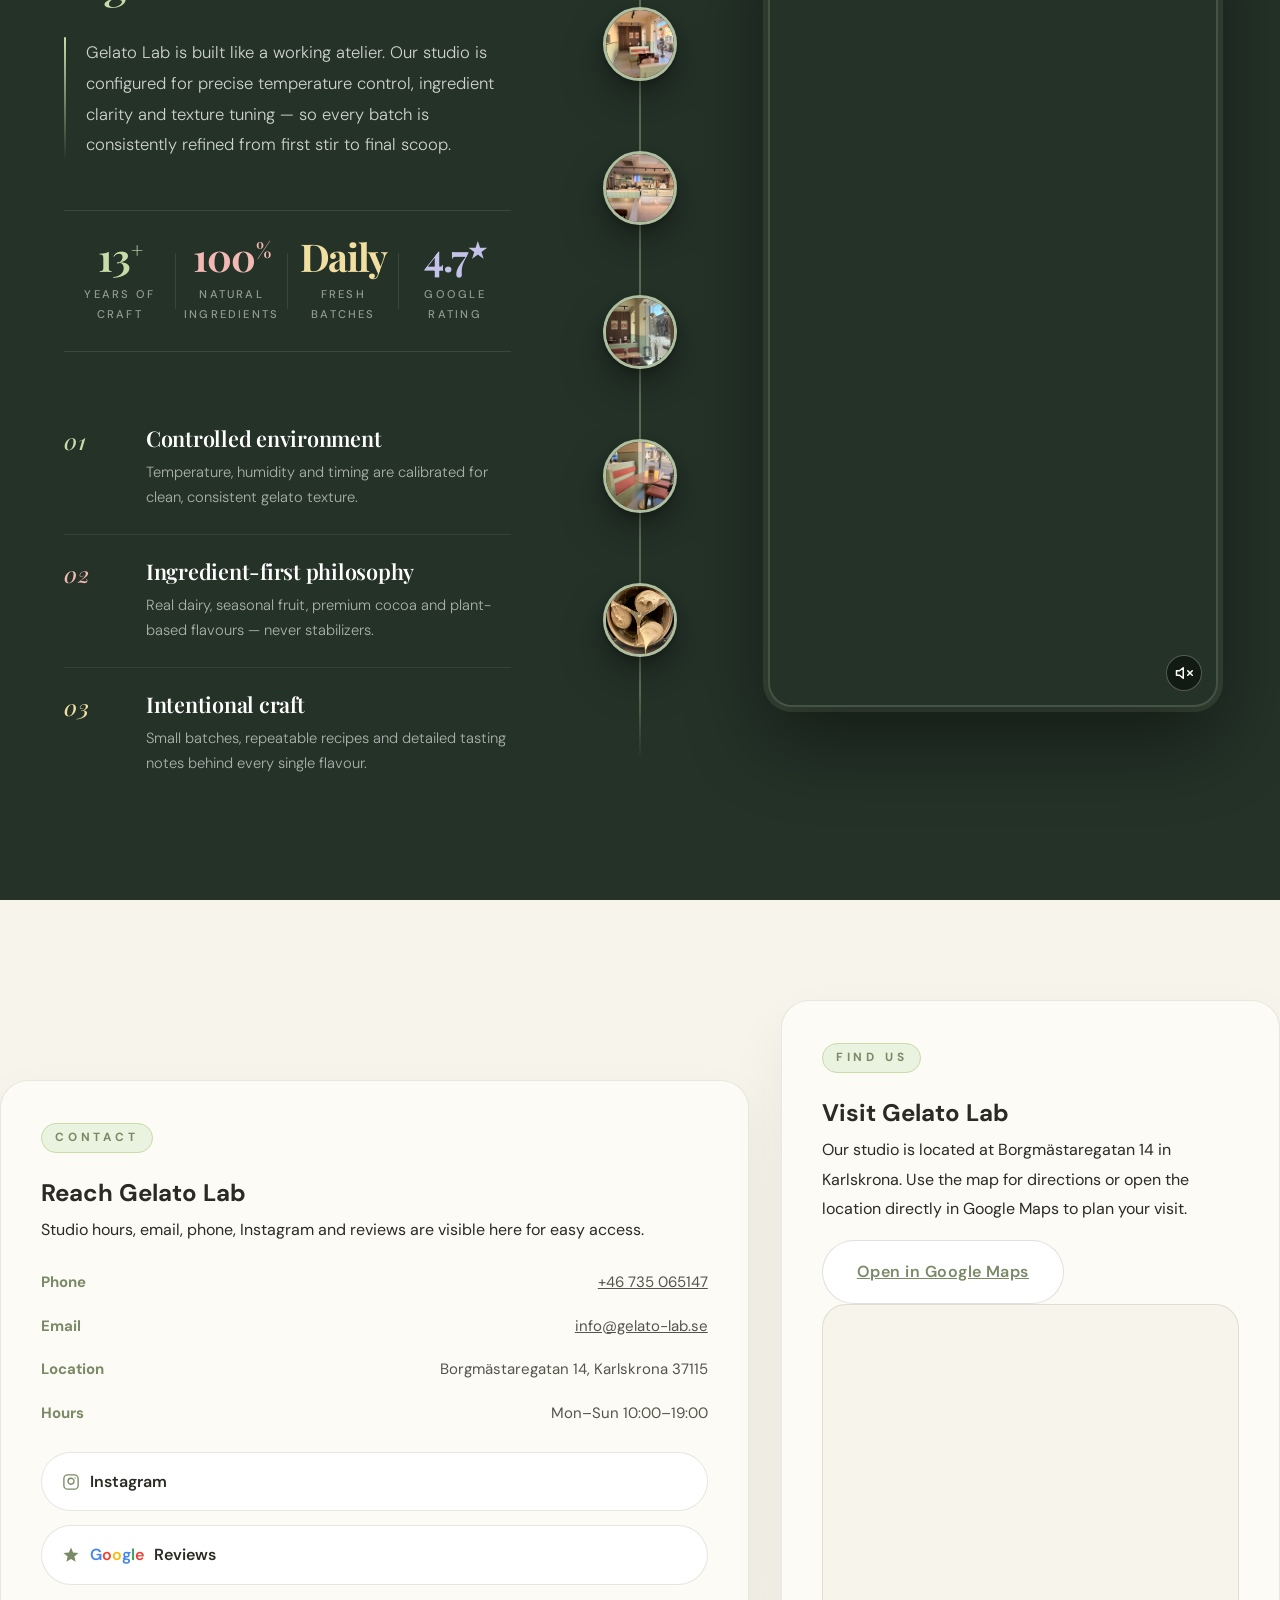
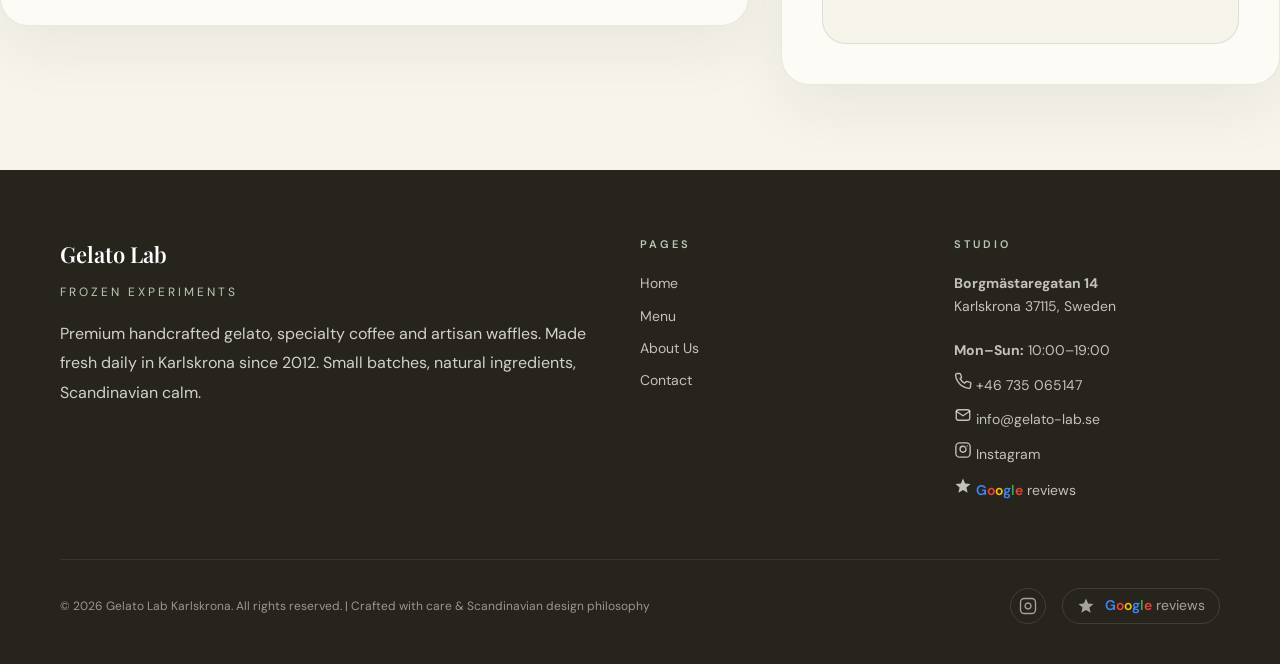
==== commit 635d5175: "Remove 3 photos below Our Lab section" ====
--- a/index.html
+++ b/index.html
@@ -287,12 +287,6 @@
         </div>
       </div>
 
-    </div>
-
-    <div class="our-lab-photos">
-      <img src="images/gelato-1.jpg" alt="Gelato trays">
-      <img src="images/SnapInsta.to_622496555_18026401811609127_3222642213352437400_n.jpg" alt="Hazelnut gelato">
-      <img src="images/gelato-2.jpg" alt="Gelato varieties">
     </div>
 
   </div>
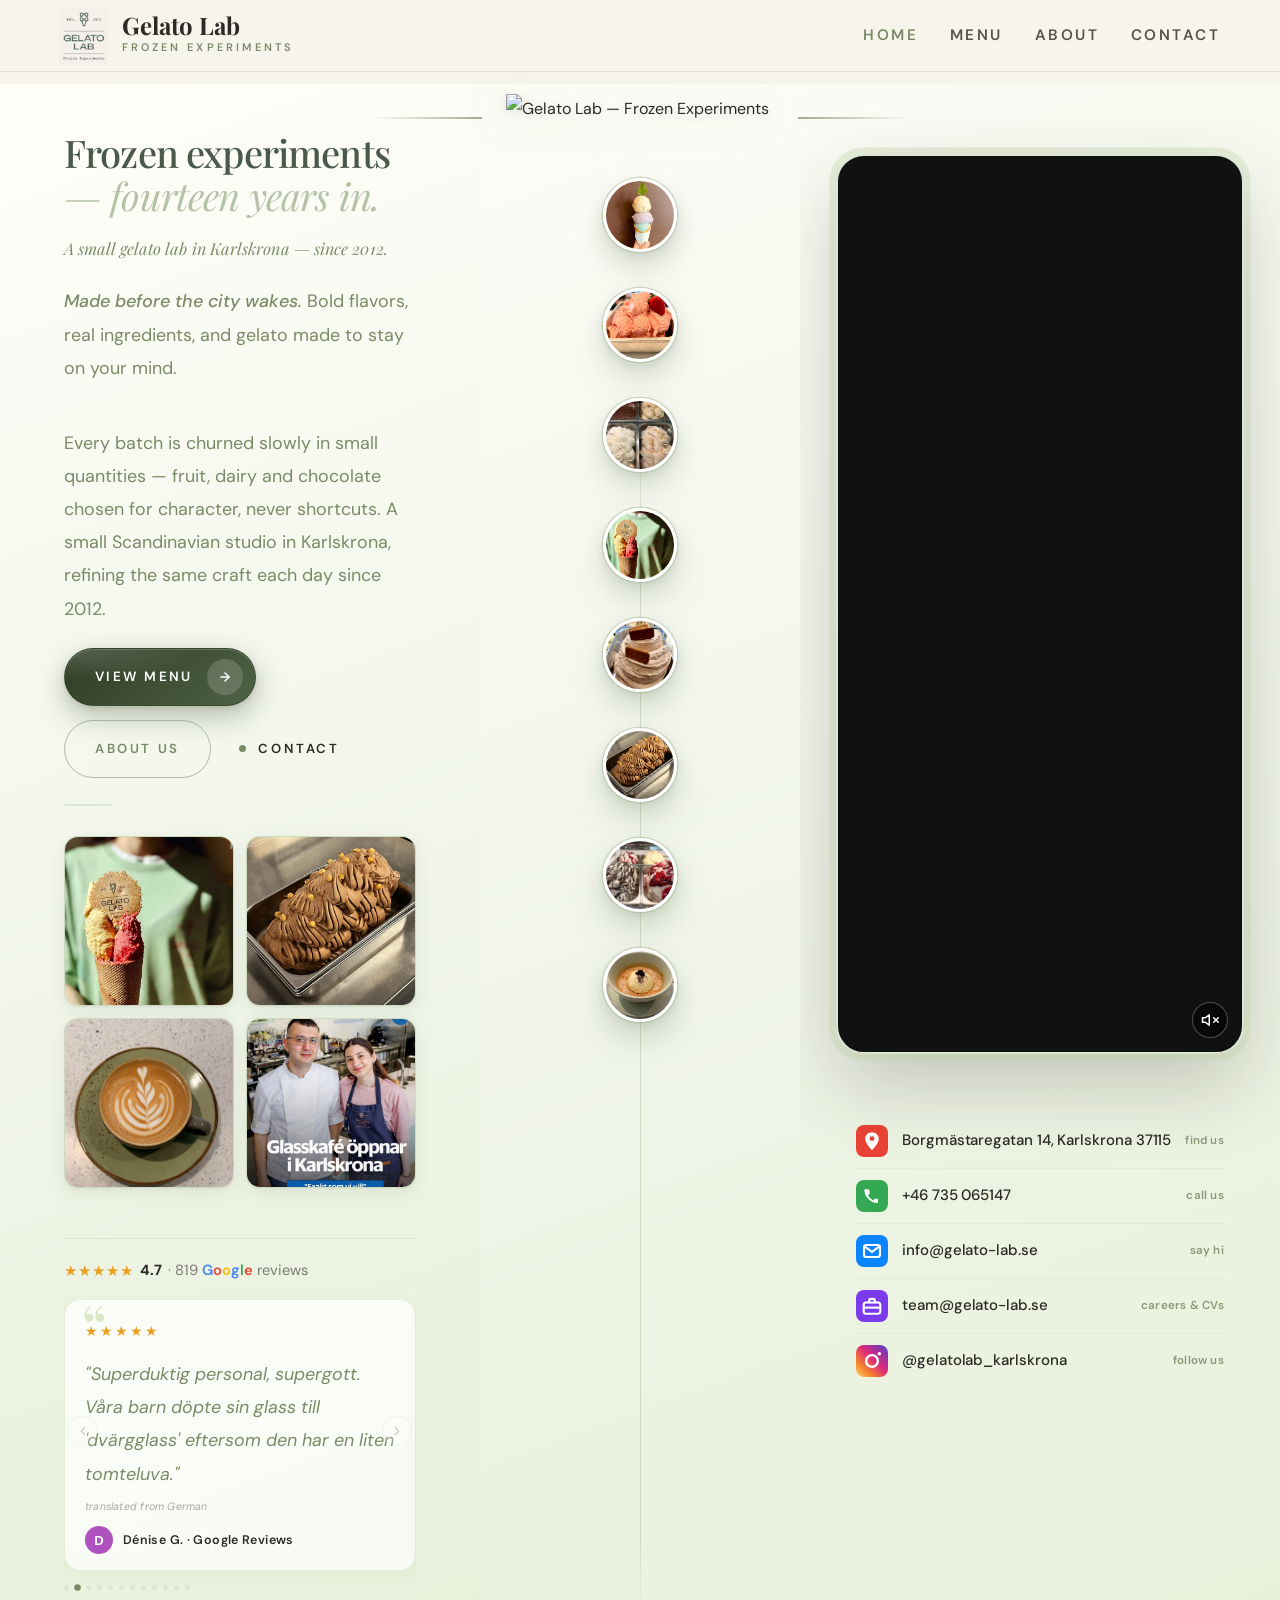
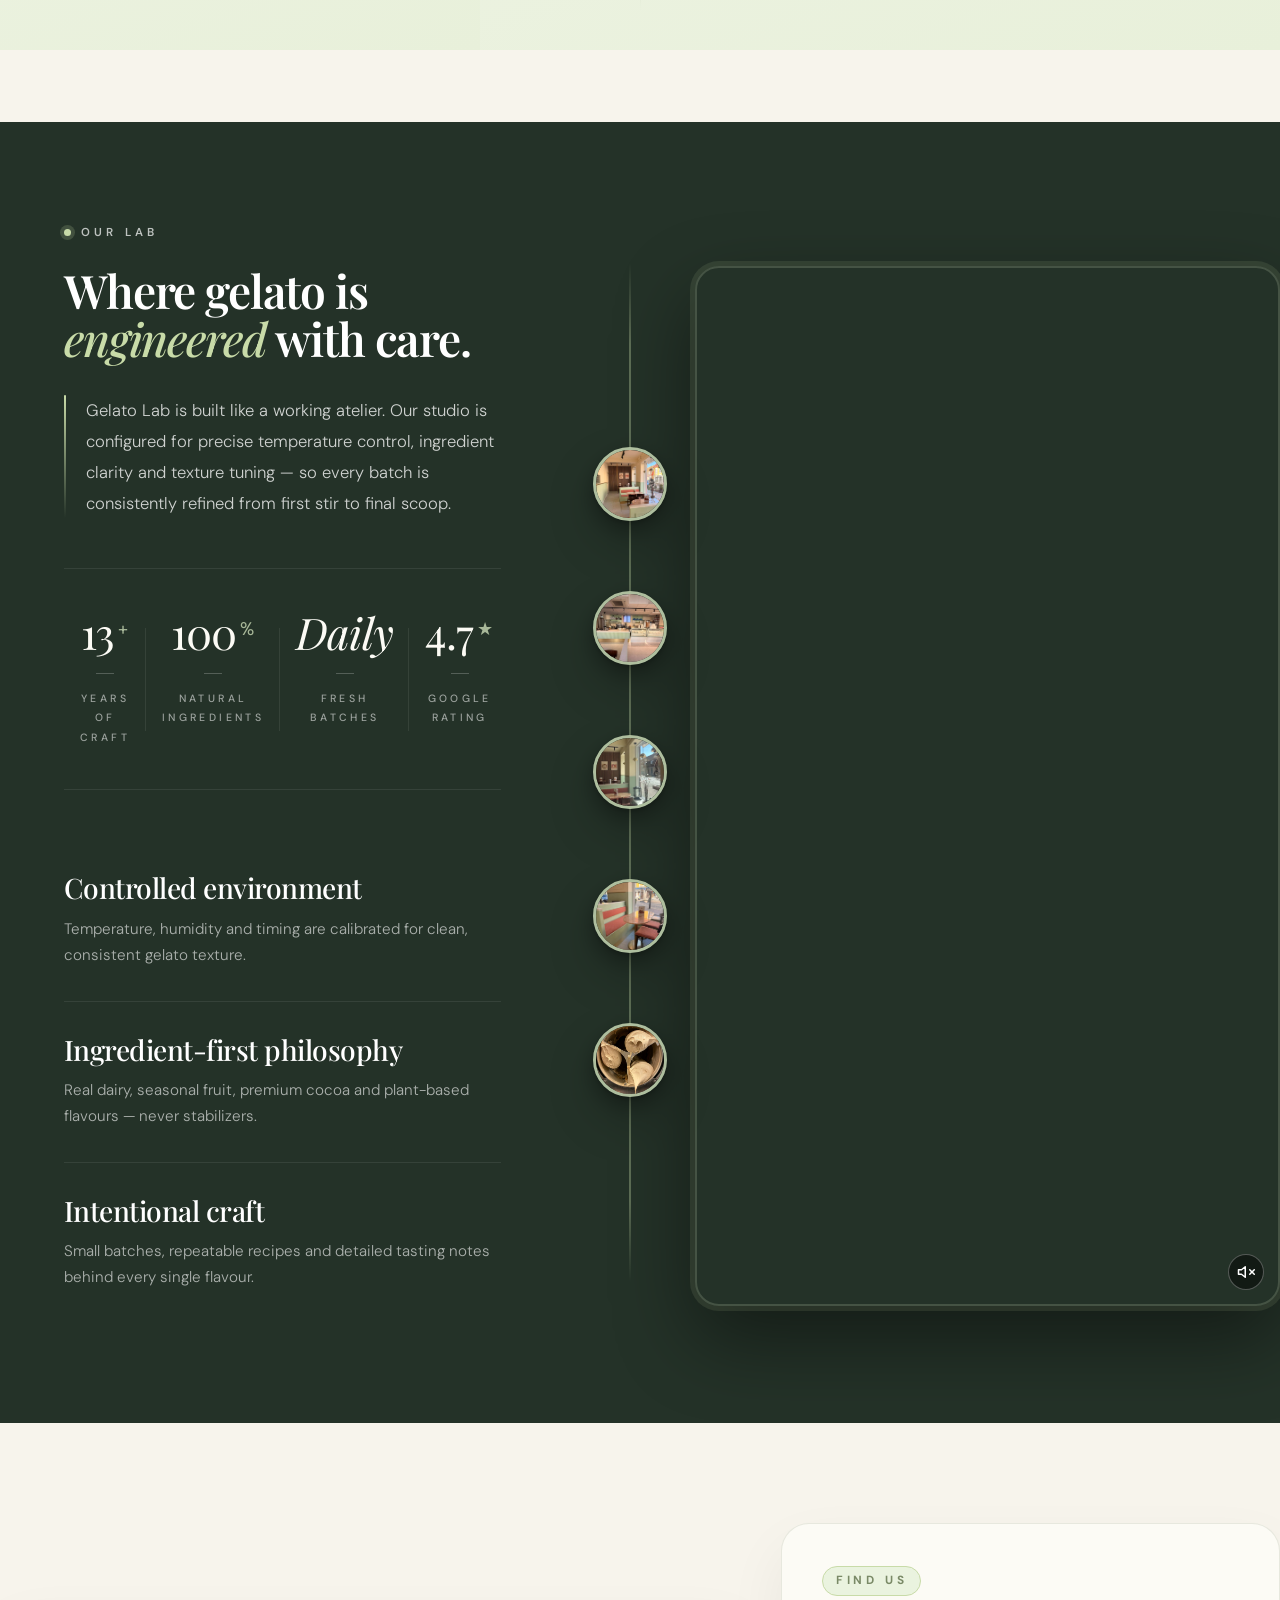
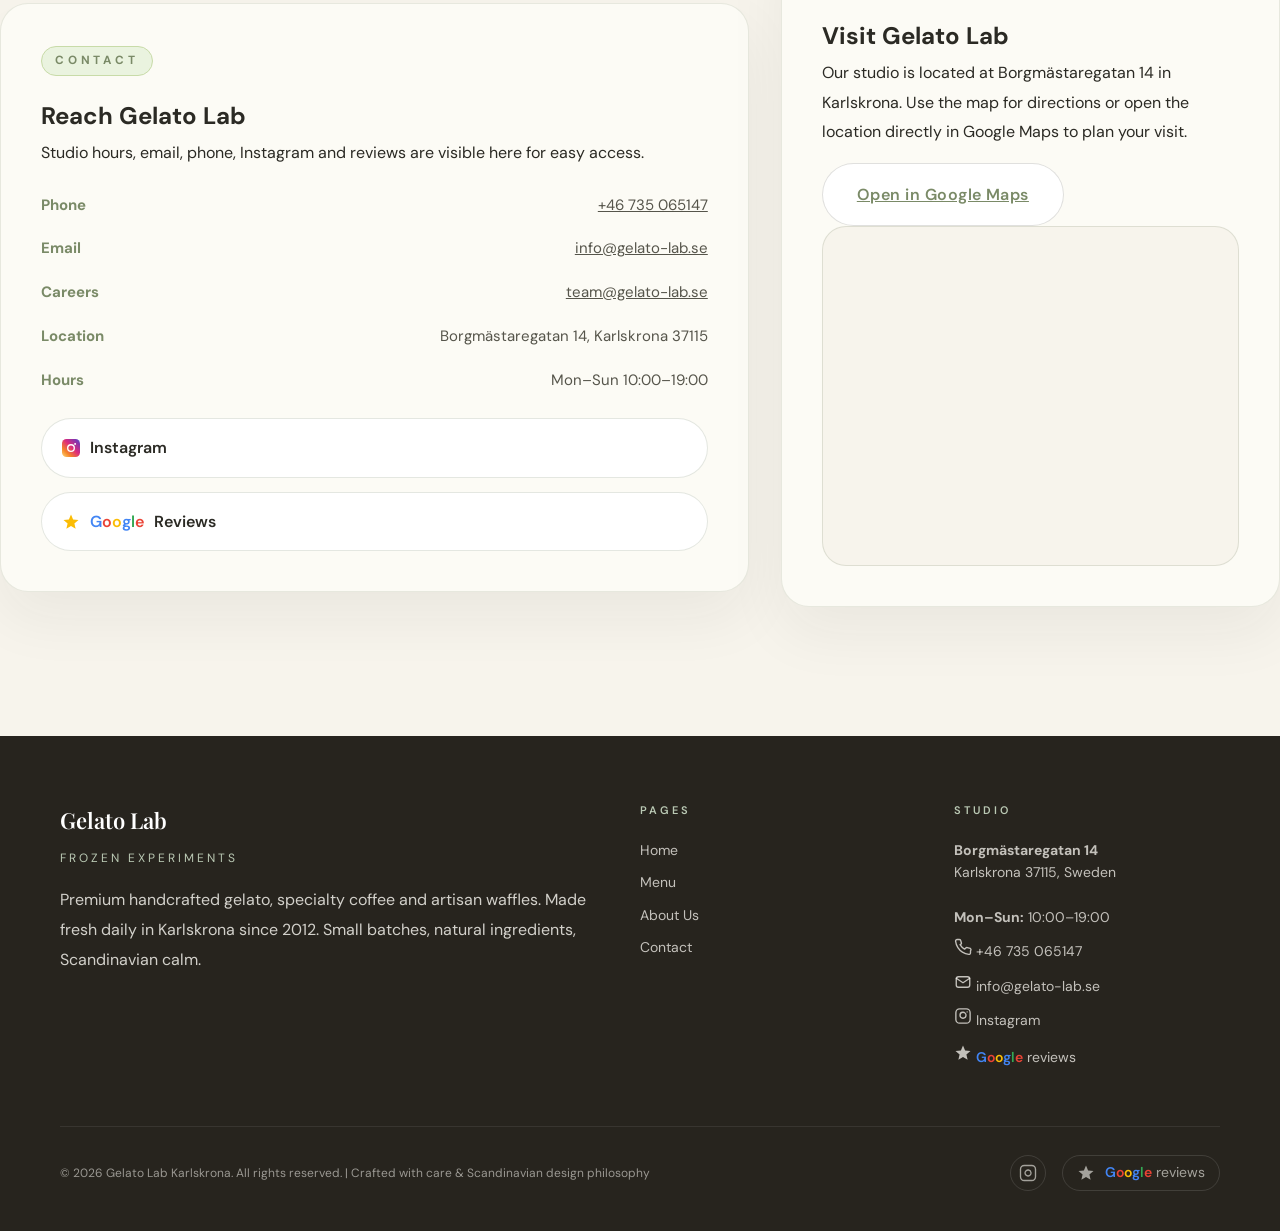
==== commit 9b6ebb40: "Refine about hero alignment and unify contact block with homepage - about.html: contact block matche" ====
--- a/index.html
+++ b/index.html
@@ -46,50 +46,31 @@
   </div>
 
   <div class="hero-split-copy">
-    <h1>Every scoop is made to be remembered.</h1>
-    <p>We craft our gelato fresh each morning using real ingredients, slow methods and a lot of care. Come taste the difference.</p>
+    <h1>Frozen experiments <em>— fourteen years in.</em></h1>
+    <div class="hero-heritage">A small gelato lab in Karlskrona — since 2012.</div>
+    <p><em>Made before the city wakes.</em> Bold flavors, real ingredients, and gelato made to stay on your mind.</p>
+    <p>Every batch is churned slowly in small quantities — fruit, dairy and chocolate chosen for character, never shortcuts. A small Scandinavian studio in Karlskrona, refining the same craft each day since 2012.</p>
     <div class="hero-split-actions">
-      <a href="menu.html" class="btn-hero-primary">View Menu <svg width="16" height="16" viewBox="0 0 24 24" fill="none" stroke="currentColor" stroke-width="2.5" stroke-linecap="round" stroke-linejoin="round"><line x1="5" y1="12" x2="19" y2="12"/><polyline points="12 5 19 12 12 19"/></svg></a>
-      <a href="about.html" class="btn-hero-outline">About Us</a>
-      <a href="index.html#contact" class="btn-hero-outline">Contact</a>
+      <a href="menu.html" class="btn-hero-primary"><span class="btn-hero-primary-label">View Menu</span><span class="btn-hero-primary-arrow"><svg width="14" height="14" viewBox="0 0 24 24" fill="none" stroke="currentColor" stroke-width="2.5" stroke-linecap="round" stroke-linejoin="round"><line x1="5" y1="12" x2="19" y2="12"/><polyline points="12 5 19 12 12 19"/></svg></span></a>
+      <a href="about.html" class="btn-hero-outline"><span>About Us</span></a>
+      <a href="index.html#contact" class="btn-hero-text"><span class="btn-hero-text-dot"></span><span>Contact</span></a>
     </div>
 
     <div class="hero-info-divider"></div>
 
-    <div class="hero-chips">
-      <span class="hero-chip">Est. 2012</span>
-      <span class="hero-chip">Karlskrona</span>
-      <span class="hero-chip">Mon–Sun 10:00–19:00</span>
-    </div>
-
-    <div class="hero-store-info">
-      <div class="hero-store-row">
-        <svg width="15" height="15" viewBox="0 0 24 24" fill="none" stroke="currentColor" stroke-width="2" stroke-linecap="round" stroke-linejoin="round"><path d="M21 10c0 7-9 13-9 13S3 17 3 10a9 9 0 0 1 18 0z"/><circle cx="12" cy="10" r="3"/></svg>
-        <span>Borgmästaregatan 14, Karlskrona 37115</span>
-      </div>
-      <div class="hero-store-row">
-        <svg width="15" height="15" viewBox="0 0 24 24" fill="none" stroke="currentColor" stroke-width="2" stroke-linecap="round" stroke-linejoin="round"><path d="M22 16.92v3a2 2 0 0 1-2.18 2 19.86 19.86 0 0 1-8.63-3.07 19.5 19.5 0 0 1-6-6A2 2 0 0 1 4.11 2h3a2 2 0 0 1 2 1.72c.127.96.361 1.903.7 2.81a2 2 0 0 1-.45 2.11L8.09 9.91a16 16 0 0 0 6 6l1.27-1.27a2 2 0 0 1 2.11-.45c.907.339 1.85.573 2.81.7A2 2 0 0 1 22 16.92z"/></svg>
-        <a href="tel:+46735065147">+46 735 065147</a>
-      </div>
-      <div class="hero-store-row">
-        <svg width="15" height="15" viewBox="0 0 24 24" fill="none" stroke="currentColor" stroke-width="2" stroke-linecap="round" stroke-linejoin="round"><rect x="3" y="5" width="18" height="14" rx="3"/><path d="M3 7l9 6 9-6"/></svg>
-        <a href="mailto:info@gelato-lab.se">info@gelato-lab.se</a>
-      </div>
-    </div>
-
-    <div class="hero-features">
-      <div class="hero-feature-item">
-        <span class="hero-feature-dot"></span>Handcrafted daily
-      </div>
-      <div class="hero-feature-item">
-        <span class="hero-feature-dot"></span>Natural ingredients
-      </div>
-      <div class="hero-feature-item">
-        <span class="hero-feature-dot"></span>Small batches
-      </div>
-      <div class="hero-feature-item">
-        <span class="hero-feature-dot"></span>Specialty coffee
-      </div>
+    <div class="hero-photo-grid">
+      <button type="button" class="hero-photo-tile">
+        <img src="images/cone.jpg" alt="Gelato Lab cone" loading="lazy">
+      </button>
+      <button type="button" class="hero-photo-tile">
+        <img src="images/SnapInsta.to_622496555_18026401811609127_3222642213352437400_n.jpg" alt="Hazelnut gelato" loading="lazy">
+      </button>
+      <button type="button" class="hero-photo-tile">
+        <img src="images/unnamed1.jpg" alt="A scoop from the lab" loading="lazy">
+      </button>
+      <button type="button" class="hero-photo-tile">
+        <img src="images/SnapInsta.to_659153234_18078002399551506_5171169523200007394_n.jpg" alt="Behind the counter" loading="lazy">
+      </button>
     </div>
 
     <div class="hero-reviews">
@@ -101,63 +82,81 @@
       <div class="hero-reviews-track" id="reviewsTrack">
         <div class="hero-review-slide">
           <div class="hero-review-stars">★★★★★</div>
-          <p class="hero-review-text">"Best gelato I have ever tasted outside of Italy. The pistachio is absolutely unreal — creamy, rich, and not too sweet. A must-visit in Karlskrona."</p>
-          <span class="hero-review-author">— Sofia L., Google Reviews</span>
-        </div>
-        <div class="hero-review-slide">
-          <div class="hero-review-stars">★★★★★</div>
-          <p class="hero-review-text">"The dark chocolate gelato is pure perfection. You can taste that every ingredient is high quality. The atmosphere is calm and beautiful too."</p>
-          <span class="hero-review-author">— Marcus T., Google Reviews</span>
-        </div>
-        <div class="hero-review-slide">
-          <div class="hero-review-stars">★★★★★</div>
-          <p class="hero-review-text">"We visited three times in one week. The flavours rotate and every single one has been exceptional. This place takes gelato seriously."</p>
-          <span class="hero-review-author">— Anna K., Google Reviews</span>
-        </div>
-        <div class="hero-review-slide">
-          <div class="hero-review-stars">★★★★★</div>
-          <p class="hero-review-text">"Incredible quality and a stunning space. The specialty coffee paired with the hazelnut gelato is a combination I still think about."</p>
-          <span class="hero-review-author">— Erik B., Google Reviews</span>
-        </div>
-        <div class="hero-review-slide">
-          <div class="hero-review-stars">★★★★★</div>
-          <p class="hero-review-text">"Gelato Lab sets a standard that very few places meet. Natural ingredients you can actually taste, and staff who clearly care about what they make."</p>
-          <span class="hero-review-author">— Linnea M., Google Reviews</span>
-        </div>
-        <div class="hero-review-slide">
-          <div class="hero-review-stars">★★★★★</div>
-          <p class="hero-review-text">"Walked past and decided to try on a whim — best decision of the trip. The salted caramel was perfectly balanced and the texture was silky smooth."</p>
-          <span class="hero-review-author">— James R., Google Reviews</span>
-        </div>
-        <div class="hero-review-slide">
-          <div class="hero-review-stars">★★★★★</div>
-          <p class="hero-review-text">"As someone who lived in Florence for two years, I can say this is genuinely world-class gelato. The craftsmanship is obvious in every scoop."</p>
-          <span class="hero-review-author">— Claudia V., Google Reviews</span>
-        </div>
-        <div class="hero-review-slide">
-          <div class="hero-review-stars">★★★★★</div>
-          <p class="hero-review-text">"My kids and I come here every weekend without fail. Fresh flavours, lovely staff, and the hot chocolate in winter is something else entirely."</p>
-          <span class="hero-review-author">— Petra H., Google Reviews</span>
-        </div>
-        <div class="hero-review-slide">
-          <div class="hero-review-stars">★★★★★</div>
-          <p class="hero-review-text">"The lemon sorbet was so fresh and clean it felt like summer in a cup. Nothing artificial, nothing heavy. Just pure, precise flavour."</p>
-          <span class="hero-review-author">— Tobias N., Google Reviews</span>
-        </div>
-        <div class="hero-review-slide">
-          <div class="hero-review-stars">★★★★★</div>
-          <p class="hero-review-text">"Took my parents visiting from Greece and they were genuinely impressed. Said it reminded them of the best gelaterias back home. High praise."</p>
-          <span class="hero-review-author">— Eleni S., Google Reviews</span>
-        </div>
-        <div class="hero-review-slide">
-          <div class="hero-review-stars">★★★★★</div>
-          <p class="hero-review-text">"The interior is beautiful and the product is flawless. You feel the care put into every detail — from the packaging to the last spoonful."</p>
-          <span class="hero-review-author">— Oscar F., Google Reviews</span>
-        </div>
-      </div>
+          <p class="hero-review-text">"Bästa glassen och bästa människorna! 🍦"</p>
+          <span class="hero-review-translated">translated from English</span>
+          <div class="hero-review-author"><span class="hero-review-avatar" style="background:#1a73e8">G</span><span>George K. · Google Reviews</span></div>
+        </div>
+        <div class="hero-review-slide">
+          <div class="hero-review-stars">★★★★★</div>
+          <p class="hero-review-text">"Superduktig personal, supergott. Våra barn döpte sin glass till 'dvärgglass' eftersom den har en liten tomteluva."</p>
+          <span class="hero-review-translated">translated from German</span>
+          <div class="hero-review-author"><span class="hero-review-avatar" style="background:#af52bf">D</span><span>Dénise G. · Google Reviews</span></div>
+        </div>
+        <div class="hero-review-slide">
+          <div class="hero-review-stars">★★★★★</div>
+          <p class="hero-review-text">"Gott och mycket prisvärt."</p>
+          <div class="hero-review-author"><span class="hero-review-avatar" style="background:#d56e0c">P</span><span>Peer V. · Google Reviews</span></div>
+        </div>
+        <div class="hero-review-slide">
+          <div class="hero-review-stars">★★★★★</div>
+          <p class="hero-review-text">"Härlig gelato och mat. Servicen är också toppen. Vackert ställe."</p>
+          <span class="hero-review-translated">translated from English</span>
+          <div class="hero-review-author"><span class="hero-review-avatar" style="background:#1e8e3e">B</span><span>Björn G. · Google Reviews</span></div>
+        </div>
+        <div class="hero-review-slide">
+          <div class="hero-review-stars">★★★★★</div>
+          <p class="hero-review-text">"Trevligt ställe för lunch och glass. Rent och snyggt, trevlig personal. Rekommenderas 👍🏼"</p>
+          <div class="hero-review-author"><span class="hero-review-avatar" style="background:#b3251c">M</span><span>madeleine a. · Google Reviews</span></div>
+        </div>
+        <div class="hero-review-slide">
+          <div class="hero-review-stars">★★★★★</div>
+          <p class="hero-review-text">"Hemgjord glass så gott 😋 Hemgjord chokladglass, vaniljglass och lemonad så gott 😋"</p>
+          <span class="hero-review-translated">translated from Norwegian</span>
+          <div class="hero-review-author"><span class="hero-review-avatar" style="background:#185abc">M</span><span>Mona S. · Google Reviews</span></div>
+        </div>
+        <div class="hero-review-slide">
+          <div class="hero-review-stars">★★★★★</div>
+          <p class="hero-review-text">"Rejäl och smakrik sallad. Utmärkt efterrätt!"</p>
+          <span class="hero-review-translated">translated from French</span>
+          <div class="hero-review-author"><span class="hero-review-avatar" style="background:#b53d8e">N</span><span>Nadia G. · Google Reviews</span></div>
+        </div>
+        <div class="hero-review-slide">
+          <div class="hero-review-stars">★★★★★</div>
+          <p class="hero-review-text">"Super god Gelato!"</p>
+          <div class="hero-review-author"><span class="hero-review-avatar" style="background:#7c4a2a">H</span><span>Håkan B. · Google Reviews</span></div>
+        </div>
+        <div class="hero-review-slide">
+          <div class="hero-review-stars">★★★★★</div>
+          <p class="hero-review-text">"Fantastisk god glass och toppen service."</p>
+          <div class="hero-review-author"><span class="hero-review-avatar" style="background:#0b8043">G</span><span>George B. · Google Reviews</span></div>
+        </div>
+        <div class="hero-review-slide">
+          <div class="hero-review-stars">★★★★★</div>
+          <p class="hero-review-text">"Fantastiskt god gelato. Har ni möjlighet att prova gör det 👌"</p>
+          <div class="hero-review-author"><span class="hero-review-avatar" style="background:#c5221f">F</span><span>Frida M. · Google Reviews</span></div>
+        </div>
+        <div class="hero-review-slide">
+          <div class="hero-review-stars">★★★★★</div>
+          <p class="hero-review-text">"Mycket läcker italiensk glass med helt rätt konsistens. Mums. Kaffet är också riktigt gott! Och servicen är i toppklass. Fem stjärnor!"</p>
+          <span class="hero-review-translated">translated from Danish</span>
+          <div class="hero-review-author"><span class="hero-review-avatar" style="background:#5f6368">S</span><span>sidsel g. · Google Reviews</span></div>
+        </div>
+        <div class="hero-review-slide">
+          <div class="hero-review-stars">★★★★★</div>
+          <p class="hero-review-text">"Godaste glassen i Karlskrona!"</p>
+          <div class="hero-review-author"><span class="hero-review-avatar" style="background:#008e8e">U</span><span>Ulf C. · Google Reviews</span></div>
+        </div>
+      </div>
+      <button class="hero-review-arrow hero-review-arrow--prev" id="reviewPrev" aria-label="Previous review" type="button">
+        <svg width="14" height="14" viewBox="0 0 24 24" fill="none" stroke="currentColor" stroke-width="2.2" stroke-linecap="round" stroke-linejoin="round"><polyline points="15 18 9 12 15 6"/></svg>
+      </button>
+      <button class="hero-review-arrow hero-review-arrow--next" id="reviewNext" aria-label="Next review" type="button">
+        <svg width="14" height="14" viewBox="0 0 24 24" fill="none" stroke="currentColor" stroke-width="2.2" stroke-linecap="round" stroke-linejoin="round"><polyline points="9 18 15 12 9 6"/></svg>
+      </button>
       <div class="hero-review-dots" id="reviewDots"></div>
     </div>
   </div>
+
   <div class="orbit-strip orbit-strip--bottom">
     <img class="orbit-circle" src="images/unnamed21.jpg" alt="Lotus biscuit gelato">
     <img class="orbit-circle" src="images/SnapInsta.to_622496555_18026401811609127_3222642213352437400_n.jpg" alt="Hazelnut gelato">
@@ -166,6 +165,11 @@
   </div>
 
   <div class="hero-orbit-divider">
+    <div class="hero-mid-logo-wrap">
+      <span class="hero-mid-logo-rule" aria-hidden="true"></span>
+      <img class="hero-mid-logo" src="images/SnapInsta.to_659106997_18074643134551506_6275547762048214726_n-removebg-preview.png" alt="Gelato Lab — Frozen Experiments">
+      <span class="hero-mid-logo-rule" aria-hidden="true"></span>
+    </div>
     <img class="orbit-circle" src="images/SnapInsta.to_619912378_18084142961136741_6991953367678570137_n.jpg" alt="Three colourful gelato scoops on a cone">
     <img class="orbit-circle" src="images/unnamed121.jpg" alt="Strawberry gelato with fresh strawberries">
     <img class="orbit-circle" src="images/gelato-2.jpg" alt="Pistachio and hazelnut gelato display">
@@ -193,6 +197,63 @@
           <path d="M19.07 4.93a10 10 0 0 1 0 14.14"/><path d="M15.54 8.46a5 5 0 0 1 0 7.07"/>
         </svg>
       </button>
+    </div>
+
+    <div class="hero-store-info">
+      <div class="hero-store-row">
+        <svg viewBox="0 0 24 24" aria-hidden="true">
+          <rect width="24" height="24" rx="6" fill="#ea4335"/>
+          <path d="M12 5.4c-2.85 0-5.15 2.2-5.15 4.95 0 3.6 5.15 8.45 5.15 8.45s5.15-4.85 5.15-8.45c0-2.75-2.3-4.95-5.15-4.95z" fill="#fff"/>
+          <circle cx="12" cy="10.2" r="1.85" fill="#ea4335"/>
+        </svg>
+        <span>Borgmästaregatan 14, Karlskrona 37115</span>
+        <span class="hero-store-note">find us</span>
+      </div>
+      <div class="hero-store-row">
+        <svg viewBox="0 0 24 24" aria-hidden="true">
+          <rect width="24" height="24" rx="6" fill="#34a853"/>
+          <path d="M16.7 14.4l-1.85-.42c-.32-.07-.65.04-.86.27l-1.1 1.1a8.7 8.7 0 0 1-3.92-3.92l1.1-1.1c.24-.21.35-.54.27-.86l-.42-1.85c-.08-.36-.4-.62-.78-.62H7.05c-.45 0-.83.37-.8.82.45 5 4.45 9 9.45 9.45.45.04.82-.35.82-.8v-2.13c0-.38-.26-.7-.62-.78z" fill="#fff"/>
+        </svg>
+        <a href="tel:+46735065147">+46 735 065147</a>
+        <span class="hero-store-note">call us</span>
+      </div>
+      <div class="hero-store-row">
+        <svg viewBox="0 0 24 24" aria-hidden="true">
+          <rect width="24" height="24" rx="6" fill="#0a84ff"/>
+          <rect x="6" y="7.5" width="12" height="9" rx="1.6" fill="none" stroke="#fff" stroke-width="1.6"/>
+          <path d="M6.4 8.6l5.6 4 5.6-4" fill="none" stroke="#fff" stroke-width="1.6" stroke-linecap="round" stroke-linejoin="round"/>
+        </svg>
+        <a href="mailto:info@gelato-lab.se">info@gelato-lab.se</a>
+        <span class="hero-store-note">say hi</span>
+      </div>
+      <div class="hero-store-row">
+        <svg viewBox="0 0 24 24" aria-hidden="true">
+          <rect width="24" height="24" rx="6" fill="#7c3aed"/>
+          <rect x="5.8" y="9.4" width="12.4" height="8.4" rx="1.6" fill="none" stroke="#fff" stroke-width="1.6"/>
+          <path d="M14.2 9.4V8.2c0-.83-.67-1.5-1.5-1.5h-1.4c-.83 0-1.5.67-1.5 1.5v1.2" fill="none" stroke="#fff" stroke-width="1.6" stroke-linecap="round"/>
+          <path d="M5.8 13.2h12.4" stroke="#fff" stroke-width="1.6"/>
+        </svg>
+        <a href="mailto:team@gelato-lab.se">team@gelato-lab.se</a>
+        <span class="hero-store-note">careers &amp; CVs</span>
+      </div>
+      <div class="hero-store-row">
+        <svg viewBox="0 0 24 24" aria-hidden="true">
+          <defs>
+            <linearGradient id="igGrad" x1="0%" y1="100%" x2="100%" y2="0%">
+              <stop offset="0%" stop-color="#feda77"/>
+              <stop offset="25%" stop-color="#f58529"/>
+              <stop offset="55%" stop-color="#dd2a7b"/>
+              <stop offset="85%" stop-color="#8134af"/>
+              <stop offset="100%" stop-color="#515bd4"/>
+            </linearGradient>
+          </defs>
+          <rect width="24" height="24" rx="6" fill="url(#igGrad)"/>
+          <circle cx="12" cy="12" r="4.4" fill="none" stroke="#fff" stroke-width="1.8"/>
+          <circle cx="17.5" cy="6.5" r="1.3" fill="#fff"/>
+        </svg>
+        <a href="https://instagram.com/gelatolab_karlskrona" target="_blank" rel="noreferrer">@gelatolab_karlskrona</a>
+        <span class="hero-store-note">follow us</span>
+      </div>
     </div>
   </div>
 </section>
@@ -238,21 +299,18 @@
 
         <div class="lab-pillars">
           <article class="lab-pillar">
-            <div class="lab-pillar-num">01</div>
             <div class="lab-pillar-body">
               <h3>Controlled environment</h3>
               <p>Temperature, humidity and timing are calibrated for clean, consistent gelato texture.</p>
             </div>
           </article>
           <article class="lab-pillar">
-            <div class="lab-pillar-num">02</div>
             <div class="lab-pillar-body">
               <h3>Ingredient-first philosophy</h3>
               <p>Real dairy, seasonal fruit, premium cocoa and plant-based flavours — never stabilizers.</p>
             </div>
           </article>
           <article class="lab-pillar">
-            <div class="lab-pillar-num">03</div>
             <div class="lab-pillar-body">
               <h3>Intentional craft</h3>
               <p>Small batches, repeatable recipes and detailed tasting notes behind every single flavour.</p>
@@ -301,20 +359,30 @@
       <div class="info-list">
         <div><strong>Phone</strong><span><a href="tel:+46735065147">+46 735 065147</a></span></div>
         <div><strong>Email</strong><span><a href="mailto:info@gelato-lab.se">info@gelato-lab.se</a></span></div>
+        <div><strong>Careers</strong><span><a href="mailto:team@gelato-lab.se">team@gelato-lab.se</a></span></div>
         <div><strong>Location</strong><span>Borgmästaregatan 14, Karlskrona 37115</span></div>
         <div><strong>Hours</strong><span>Mon–Sun 10:00–19:00</span></div>
       </div>
       <div class="social-links">
         <a class="social-button" href="https://instagram.com/gelatolab_karlskrona" target="_blank" rel="noreferrer">
-          <svg class="social-icon" viewBox="0 0 24 24" fill="none" stroke="currentColor" stroke-width="1.8" stroke-linecap="round" stroke-linejoin="round" aria-hidden="true">
-            <rect x="2.5" y="2.5" width="19" height="19" rx="5" />
-            <path d="M16 11.37a4 4 0 1 1-4.37-4.37 4 4 0 0 1 4.37 4.37z" />
-            <path d="M17.5 6.5h.01" />
+          <svg class="social-icon" viewBox="0 0 24 24" aria-hidden="true">
+            <defs>
+              <linearGradient id="igGradContact" x1="0%" y1="100%" x2="100%" y2="0%">
+                <stop offset="0%" stop-color="#feda77"/>
+                <stop offset="25%" stop-color="#f58529"/>
+                <stop offset="55%" stop-color="#dd2a7b"/>
+                <stop offset="85%" stop-color="#8134af"/>
+                <stop offset="100%" stop-color="#515bd4"/>
+              </linearGradient>
+            </defs>
+            <rect width="24" height="24" rx="6" fill="url(#igGradContact)"/>
+            <circle cx="12" cy="12" r="4.4" fill="none" stroke="#fff" stroke-width="1.8"/>
+            <circle cx="17.5" cy="6.5" r="1.3" fill="#fff"/>
           </svg>
           Instagram
         </a>
         <a class="social-button" href="https://www.google.com/search?sca_esv=a8a1df066fc05464&hl=el-GR&sxsrf=ANbL-n54ofU8lD_Y3WZA1Qxf8tGjYwjTgw:1779018287555&si=AL3DRZFIhG6pAqfNLal55wUTwygCG0fClF3UxiOmgw9Hq7nbWeLBuldpTzaCF23j_IvNpRYEe43wrkkYQDiz-3UOODNv6yL4XcpLDLP13R3rFXqVkMTZ8NvjpI8g5ELxMSGSnvg6WJ2iunuxoPZFOhYgMo0wwz9n5g%3D%3D&q=Gelato+Lab+%CE%9A%CF%81%CE%B9%CF%84%CE%B9%CE%BA%CE%AD%CF%82&sa=X&ved=2ahUKEwjxltDIn8CUAxVdhu4BHSkZDgAQ0bkNegQILRAF&biw=1912&bih=948&dpr=1" target="_blank" rel="noreferrer">
-          <svg class="social-icon" viewBox="0 0 24 24" fill="currentColor" aria-hidden="true">
+          <svg class="social-icon" viewBox="0 0 24 24" fill="#fbbc04" aria-hidden="true">
             <path d="M12 17.27L18.18 21l-1.64-7.03L22 9.24l-7.19-.62L12 2 9.19 8.62 2 9.24l5.46 4.73L5.82 21z" />
           </svg>
           <span class="g-text"><span>G</span><span>o</span><span>o</span><span>g</span><span>l</span><span>e</span></span> Reviews
@@ -436,10 +504,6 @@
   const labIconMuted  = document.getElementById('labIconMuted');
   const labIconSound  = document.getElementById('labIconSound');
 
-  let soundAllowed = false;
-  let heroVisible  = false;
-  let labVisible   = false;
-
   [heroVideo, labVideo].forEach(v => {
     v.muted = true;
     v.addEventListener('contextmenu', e => e.preventDefault());
@@ -452,63 +516,41 @@
     iconSound.style.display  = on ? 'block' : 'none';
   };
 
-  // Any click anywhere → enable sound on visible videos
-  document.addEventListener('click', () => {
-    soundAllowed = true;
-    if (heroVisible) setSound(heroVideo, heroIconMuted, heroIconSound, true);
-    if (labVisible)  setSound(labVideo,  labIconMuted,  labIconSound,  true);
-  }, { passive: true });
-
-  // Click on video frame = toggle sound
-  const toggleSound = (vid, iconMuted, iconSound, e) => {
-    soundAllowed = true;
-    const turningOn = vid.muted;
-    if (!turningOn) e.stopPropagation(); // muting: prevent doc handler re-enabling
-    setSound(vid, iconMuted, iconSound, turningOn);
-  };
-
-  document.querySelector('.hero-video-frame').addEventListener('click', (e) => {
-    toggleSound(heroVideo, heroIconMuted, heroIconSound, e);
-  });
-  document.querySelector('.our-lab-video-frame').addEventListener('click', (e) => {
-    toggleSound(labVideo, labIconMuted, labIconSound, e);
-  });
-
-  // Mute buttons also toggle (stopPropagation so the doc click doesn't interfere)
+  // Only the sound button toggles sound — default is muted.
   heroMuteBtn.addEventListener('click', (e) => {
     e.stopPropagation();
-    soundAllowed = true;
     setSound(heroVideo, heroIconMuted, heroIconSound, heroVideo.muted);
   });
   labMuteBtn.addEventListener('click', (e) => {
     e.stopPropagation();
-    soundAllowed = true;
     setSound(labVideo, labIconMuted, labIconSound, labVideo.muted);
   });
 
-  // Mute when scrolled out of view, unmute when back in view
-  const makeObserver = (vid, iconMuted, iconSound, setVisible) =>
+  // Click on the video frame also toggles sound (mute button handler above
+  // stops propagation so it isn't fired twice).
+  document.querySelector('.hero-video-frame').addEventListener('click', () => {
+    setSound(heroVideo, heroIconMuted, heroIconSound, heroVideo.muted);
+  });
+  document.querySelector('.our-lab-video-frame').addEventListener('click', () => {
+    setSound(labVideo, labIconMuted, labIconSound, labVideo.muted);
+  });
+
+  // Mute when scrolled out of view (keep playback running, just silence it).
+  const makeObserver = (vid, iconMuted, iconSound) =>
     new IntersectionObserver((entries) => {
       entries.forEach(e => {
-        setVisible(e.isIntersecting);
         if (!e.isIntersecting) {
           setSound(vid, iconMuted, iconSound, false);
-        } else if (soundAllowed) {
-          setSound(vid, iconMuted, iconSound, true);
         }
       });
     }, { threshold: 0.4 });
 
-  makeObserver(heroVideo, heroIconMuted, heroIconSound, v => heroVisible = v).observe(heroVideo);
-  makeObserver(labVideo,  labIconMuted,  labIconSound,  v => labVisible  = v).observe(labVideo);
-
-  // Leave tab → mute both; come back → unmute visible ones automatically
+  makeObserver(heroVideo, heroIconMuted, heroIconSound).observe(heroVideo);
+  makeObserver(labVideo,  labIconMuted,  labIconSound).observe(labVideo);
+
+  // Leave tab → mute both. Do not auto-unmute on return; user must press button.
   document.addEventListener('visibilitychange', () => {
-    if (document.visibilityState === 'visible') {
-      soundAllowed = true;
-      if (heroVisible) { setSound(heroVideo, heroIconMuted, heroIconSound, true); heroVideo.play().catch(() => {}); }
-      if (labVisible)  { setSound(labVideo,  labIconMuted,  labIconSound,  true); labVideo.play().catch(() => {}); }
-    } else {
+    if (document.visibilityState !== 'visible') {
       setSound(heroVideo, heroIconMuted, heroIconSound, false);
       setSound(labVideo,  labIconMuted,  labIconSound,  false);
     }
@@ -559,6 +601,9 @@
     if (Math.abs(diff) > 40) { goTo(diff > 0 ? current + 1 : current - 1); startAuto(); }
   });
 
+  document.getElementById('reviewPrev').addEventListener('click', () => { goTo(current - 1); startAuto(); });
+  document.getElementById('reviewNext').addEventListener('click', () => { goTo(current + 1); startAuto(); });
+
   startAuto();
 
   // Orbit photo lightbox with prev/next navigation
@@ -569,9 +614,9 @@
   const photoModalNext = document.getElementById('photoModalNext');
   const photoBackdrop = photoModal.querySelector('.photo-modal-backdrop');
 
-  // Build a unique photo list (some photos exist in both strips + divider)
+  // Build a unique photo list (orbits + photo grid; some exist in multiple places)
   const photoList = [];
-  document.querySelectorAll('.orbit-circle').forEach(img => {
+  document.querySelectorAll('.orbit-circle, .hero-photo-tile img').forEach(img => {
     if (!photoList.some(p => p.src === img.src)) {
       photoList.push({ src: img.src, alt: img.alt });
     }
@@ -590,12 +635,21 @@
     photoModalImg.alt = p.alt;
   };
 
+  const openLightboxForImg = (img) => {
+    photoIdx = photoList.findIndex(p => p.src === img.src);
+    showPhoto(photoIdx);
+    photoModal.classList.add('open');
+    document.body.style.overflow = 'hidden';
+  };
+
   document.querySelectorAll('.orbit-circle').forEach(img => {
-    img.addEventListener('click', () => {
-      photoIdx = photoList.findIndex(p => p.src === img.src);
-      showPhoto(photoIdx);
-      photoModal.classList.add('open');
-      document.body.style.overflow = 'hidden';
+    img.addEventListener('click', () => openLightboxForImg(img));
+  });
+
+  document.querySelectorAll('.hero-photo-tile').forEach(tile => {
+    tile.addEventListener('click', () => {
+      const img = tile.querySelector('img');
+      if (img) openLightboxForImg(img);
     });
   });
 
--- a/style.css
+++ b/style.css
@@ -1,4 +1,4 @@
-@import url('https://fonts.googleapis.com/css2?family=Playfair+Display:ital,wght@0,400;0,500;0,600;0,700;1,400;1,500&family=DM+Sans:wght@300;400;500;600&display=swap');
+﻿@import url('https://fonts.googleapis.com/css2?family=Playfair+Display:ital,wght@0,400;0,500;0,600;0,700;1,400;1,500&family=DM+Sans:wght@300;400;500;600&display=swap');
 
 :root {
   --olive: #a8b899;
@@ -94,13 +94,13 @@
 }
 
 .nav-logo-image {
-  height: 44px;
+  height: 56px;
   width: auto;
 }
 
 .nav-logo-name {
   font-family: 'Playfair Display', serif;
-  font-size: 20px;
+  font-size: 24px;
   font-weight: 700;
   color: var(--text);
   line-height: 1;
@@ -240,7 +240,7 @@
 
 .hero-split {
   display: grid;
-  grid-template-columns: 1fr 130px 1fr;
+  grid-template-columns: 1fr 320px 1fr;
   min-height: calc(100vh - 84px);
   margin-bottom: 72px;
   background: linear-gradient(160deg, #fffef9 0%, #f0f5e8 55%, #e8f0da 100%);
@@ -250,20 +250,67 @@
   display: flex;
   flex-direction: column;
   align-items: center;
+  justify-content: flex-start;
+  gap: 36px;
+  padding: 20px;
+  padding-top: 10px;
+  position: relative;
+}
+
+.hero-mid-logo {
+  width: clamp(225px, 21vw, 300px);
+  height: auto;
+  display: block;
+  margin-bottom: 18px;
+  object-fit: contain;
+  filter: drop-shadow(0 6px 22px rgba(46,61,37,0.18))
+          drop-shadow(0 2px 6px rgba(46,61,37,0.1));
+  animation: fadeUp 1.1s cubic-bezier(0.22, 1, 0.36, 1) both;
+  animation-delay: 0.05s;
+  transition: transform 0.5s cubic-bezier(0.22, 1, 0.36, 1), filter 0.4s ease;
+}
+
+.hero-mid-logo:hover {
+  transform: translateY(-2px) scale(1.02);
+  filter: drop-shadow(0 10px 28px rgba(46,61,37,0.24))
+          drop-shadow(0 3px 8px rgba(46,61,37,0.14));
+}
+
+.hero-mid-logo-wrap {
+  display: flex;
+  align-items: center;
   justify-content: center;
-  gap: 27px;
-  padding: 20px;
-  position: relative;
+  gap: 24px;
+}
+
+.hero-mid-logo-rule {
+  display: block;
+  width: 110px;
+  height: 1.5px;
+  background: linear-gradient(to right, transparent 0%, rgba(122, 138, 103, 0.7) 100%);
+}
+
+.hero-mid-logo-rule + .hero-mid-logo + .hero-mid-logo-rule {
+  background: linear-gradient(to right, rgba(122, 138, 103, 0.7) 0%, transparent 100%);
+}
+
+@media (max-width: 720px) {
+  .hero-mid-logo-rule {
+    width: 70px;
+  }
+  .hero-mid-logo-wrap {
+    gap: 14px;
+  }
 }
 
 .hero-orbit-divider::before {
   content: '';
   position: absolute;
-  top: 40px;
+  top: calc(50px + clamp(225px, 21vw, 300px) + 24px);
   bottom: 40px;
   left: 50%;
   width: 1px;
-  background: linear-gradient(to bottom, transparent, rgba(168,184,153,0.4) 6%, rgba(168,184,153,0.4) 94%, transparent);
+  background: linear-gradient(to bottom, transparent, rgba(168,184,153,0.4) 8%, rgba(168,184,153,0.4) 94%, transparent);
   z-index: 0;
 }
 
@@ -315,7 +362,7 @@
     0 30px 56px rgba(46,61,37,0.1);
 }
 
-/* ── Photo modal / lightbox ──────────────────────────────────── */
+/* β”€β”€ Photo modal / lightbox β”€β”€β”€β”€β”€β”€β”€β”€β”€β”€β”€β”€β”€β”€β”€β”€β”€β”€β”€β”€β”€β”€β”€β”€β”€β”€β”€β”€β”€β”€β”€β”€β”€β”€β”€β”€ */
 .photo-modal {
   position: fixed;
   inset: 0;
@@ -457,24 +504,59 @@
 
 .hero-split-copy h1 {
   font-family: 'Playfair Display', serif;
-  font-size: clamp(2.5rem, 3.4vw, 4rem);
-  font-weight: 700;
-  line-height: 1.04;
-  letter-spacing: -0.045em;
-  color: var(--text);
+  font-size: clamp(2.125rem, 2.975vw, 3.4rem);
+  font-weight: 500;
+  line-height: 1.12;
+  letter-spacing: -0.022em;
+  color: #4a5a4a;
   margin: 0;
+  text-wrap: balance;
   animation: fadeUp 0.9s cubic-bezier(0.22, 1, 0.36, 1) both;
   animation-delay: 0.05s;
 }
 
+.hero-split-copy h1 em {
+  font-style: italic;
+  font-weight: 400;
+  color: var(--olive);
+  opacity: 0.85;
+}
+
+.hero-heritage {
+  font-family: 'Playfair Display', serif;
+  font-style: italic;
+  font-size: 1.02rem;
+  font-weight: 400;
+  color: var(--olive-dark);
+  letter-spacing: 0.005em;
+  margin: -6px 0 0;
+  opacity: 0.88;
+  animation: fadeUp 0.9s cubic-bezier(0.22, 1, 0.36, 1) both;
+  animation-delay: 0.08s;
+}
+
 .hero-split-copy p {
-  font-size: 1.02rem;
-  color: var(--text-mid);
-  max-width: 38ch;
-  line-height: 1.75;
+  font-size: 1.12rem;
+  font-weight: 400;
+  color: var(--olive-dark);
+  max-width: 52ch;
+  line-height: 1.85;
   margin: 0;
+  opacity: 1;
   animation: fadeUp 0.9s cubic-bezier(0.22, 1, 0.36, 1) both;
   animation-delay: 0.18s;
+}
+
+.hero-split-copy p + p {
+  margin-top: 20px;
+  animation-delay: 0.26s;
+}
+
+.hero-split-copy p em {
+  font-style: italic;
+  font-weight: 500;
+  color: var(--olive-dark);
+  opacity: 1;
 }
 
 .hero-split-actions {
@@ -501,102 +583,180 @@
 .hero-split-actions {
   display: flex;
   flex-wrap: wrap;
-  gap: 12px;
-  align-items: center;
-}
-
+  gap: 14px;
+  align-items: center;
+}
+
+/* === PRIMARY — filled olive pill with arrow-in-circle badge === */
 .btn-hero-primary {
   display: inline-flex;
   align-items: center;
-  gap: 10px;
-  padding: 15px 32px;
-  border-radius: 14px;
+  gap: 14px;
+  padding: 10px 12px 10px 30px;
   text-decoration: none;
-  font-weight: 700;
-  font-size: 0.88rem;
-  letter-spacing: 0.1em;
+  font-family: 'DM Sans', sans-serif;
+  font-weight: 600;
+  font-size: 0.84rem;
+  letter-spacing: 0.18em;
   text-transform: uppercase;
-  background: linear-gradient(135deg, #2e3d25 0%, #4a6040 50%, #7a8a67 100%);
   color: #fff;
-  box-shadow: 0 8px 28px rgba(46,61,37,0.38), 0 2px 6px rgba(0,0,0,0.12);
-  transition: transform 0.2s ease, box-shadow 0.2s ease;
+  background:
+    radial-gradient(130% 100% at 0% 0%, rgba(255,255,255,0.18) 0%, rgba(255,255,255,0) 55%),
+    linear-gradient(135deg, #2e3d25 0%, #4f6244 100%);
+  border: 1px solid rgba(46,61,37,0.55);
+  border-radius: 999px;
+  box-shadow:
+    inset 0 1px 0 rgba(255,255,255,0.18),
+    0 10px 28px rgba(46,61,37,0.32),
+    0 2px 6px rgba(0,0,0,0.10);
+  transition:
+    transform 0.35s cubic-bezier(0.22, 1, 0.36, 1),
+    box-shadow 0.35s ease;
+}
+
+.btn-hero-primary-label {
+  position: relative;
+  top: 0.5px;
+}
+
+.btn-hero-primary-arrow {
+  display: inline-flex;
+  align-items: center;
+  justify-content: center;
+  width: 36px;
+  height: 36px;
+  border-radius: 50%;
+  background: rgba(255,255,255,0.16);
+  transition: background 0.3s ease, transform 0.35s cubic-bezier(0.22, 1, 0.36, 1);
+}
+
+.btn-hero-primary-arrow svg {
+  flex-shrink: 0;
 }
 
 .btn-hero-primary:hover {
   transform: translateY(-3px);
   box-shadow:
-    0 16px 40px rgba(46,61,37,0.42),
-    0 6px 14px rgba(0,0,0,0.16),
-    0 2px 4px rgba(0,0,0,0.08);
+    inset 0 1px 0 rgba(255,255,255,0.22),
+    0 18px 44px rgba(46,61,37,0.42),
+    0 4px 10px rgba(0,0,0,0.14);
+}
+
+.btn-hero-primary:hover .btn-hero-primary-arrow {
+  background: rgba(255,255,255,0.30);
+  transform: translateX(4px);
 }
 
 .btn-hero-primary:active {
   transform: translateY(-1px);
 }
 
-.btn-hero-primary svg {
-  transition: transform 0.2s ease;
-  flex-shrink: 0;
-}
-
-.btn-hero-primary:hover svg {
-  transform: translateX(4px);
-}
-
+/* === SECONDARY — outline pill that fills from the left on hover === */
 .btn-hero-outline {
   position: relative;
   display: inline-flex;
   align-items: center;
-  padding: 14px 26px;
-  border-radius: 14px;
+  padding: 16px 30px;
   text-decoration: none;
+  font-family: 'DM Sans', sans-serif;
   font-weight: 600;
-  font-size: 0.85rem;
-  letter-spacing: 0.08em;
+  font-size: 0.82rem;
+  letter-spacing: 0.2em;
   text-transform: uppercase;
-  background: rgba(255,255,255,0.88);
-  backdrop-filter: blur(12px);
-  -webkit-backdrop-filter: blur(12px);
-  border: 1.5px solid rgba(122,138,103,0.32);
-  color: var(--text);
+  color: var(--olive-dark);
+  background: transparent;
+  border: 1.5px solid rgba(122,138,103,0.55);
+  border-radius: 999px;
   overflow: hidden;
-  box-shadow:
-    0 1px 2px rgba(46,61,37,0.04),
-    0 4px 14px rgba(46,61,37,0.06);
+  isolation: isolate;
   transition:
-    transform 0.32s cubic-bezier(0.22, 1, 0.36, 1),
+    color 0.3s ease,
     border-color 0.3s ease,
-    box-shadow 0.32s ease,
-    color 0.3s ease;
+    transform 0.35s cubic-bezier(0.22, 1, 0.36, 1);
 }
 
 .btn-hero-outline::before {
   content: '';
   position: absolute;
   inset: 0;
-  background: linear-gradient(135deg, rgba(200,219,168,0) 0%, rgba(200,219,168,0.55) 100%);
-  opacity: 0;
-  transition: opacity 0.4s ease;
-  z-index: 0;
-}
-
-.btn-hero-outline > * { position: relative; z-index: 1; }
+  background: var(--olive-dark);
+  transform: scaleX(0);
+  transform-origin: left center;
+  transition: transform 0.45s cubic-bezier(0.65, 0, 0.35, 1);
+  z-index: -1;
+}
+
+.btn-hero-outline > span {
+  position: relative;
+  z-index: 1;
+}
 
 .btn-hero-outline:hover {
-  transform: translateY(-3px);
+  color: #fff;
   border-color: var(--olive-dark);
+  transform: translateY(-2px);
+}
+
+.btn-hero-outline:hover::before {
+  transform: scaleX(1);
+}
+
+.btn-hero-outline:active {
+  transform: translateY(0);
+}
+
+/* === TERTIARY — text link with leading dot + animated underline === */
+.btn-hero-text {
+  position: relative;
+  display: inline-flex;
+  align-items: center;
+  gap: 12px;
+  padding: 16px 6px;
+  margin-left: 8px;
+  text-decoration: none;
+  font-family: 'DM Sans', sans-serif;
+  font-weight: 600;
+  font-size: 0.82rem;
+  letter-spacing: 0.22em;
+  text-transform: uppercase;
+  color: var(--text);
+  background: transparent;
+  border: 0;
+  transition: color 0.3s ease;
+}
+
+.btn-hero-text-dot {
+  display: inline-block;
+  width: 7px;
+  height: 7px;
+  border-radius: 50%;
+  background: var(--olive-dark);
+  transition: transform 0.35s cubic-bezier(0.22, 1, 0.36, 1), background 0.3s ease;
+}
+
+.btn-hero-text::after {
+  content: '';
+  position: absolute;
+  left: 25px;
+  right: 6px;
+  bottom: 11px;
+  height: 1px;
+  background: var(--olive-dark);
+  transform: scaleX(0);
+  transform-origin: left;
+  transition: transform 0.4s cubic-bezier(0.22, 1, 0.36, 1);
+}
+
+.btn-hero-text:hover {
   color: var(--olive-dark);
-  box-shadow:
-    0 4px 10px rgba(46,61,37,0.08),
-    0 14px 32px rgba(46,61,37,0.14);
-}
-
-.btn-hero-outline:hover::before {
-  opacity: 1;
-}
-
-.btn-hero-outline:active {
-  transform: translateY(-1px);
+}
+
+.btn-hero-text:hover::after {
+  transform: scaleX(1);
+}
+
+.btn-hero-text:hover .btn-hero-text-dot {
+  transform: scale(1.5);
 }
 
 .hero-info-divider {
@@ -694,18 +854,20 @@
 
 .hero-store-row svg {
   flex-shrink: 0;
-  width: 34px;
-  height: 34px;
-  padding: 8px;
-  border-radius: 50%;
-  background: var(--pistachio-soft);
-  color: var(--olive-dark);
+  width: 32px;
+  height: 32px;
   box-sizing: border-box;
   transition: background 0.25s ease, color 0.25s ease, transform 0.25s ease;
 }
 
-.hero-store-row:nth-child(2) svg { background: rgba(244,206,201,0.45); color: #b15a4f; }
-.hero-store-row:nth-child(3) svg { background: rgba(240,223,160,0.5); color: #957c2e; }
+.hero-store-note {
+  margin-left: auto;
+  font-size: 0.72rem;
+  font-weight: 600;
+  color: var(--olive-dark);
+  letter-spacing: 0.02em;
+  opacity: 0.85;
+}
 
 .hero-store-row:hover svg {
   transform: scale(1.08);
@@ -765,6 +927,66 @@
 .hero-feature-item:nth-child(3) .hero-feature-dot { background: var(--lemon); }
 .hero-feature-item:nth-child(4) .hero-feature-dot { background: var(--blueberry); }
 
+.hero-photo-grid {
+  display: grid;
+  grid-template-columns: 1fr 1fr;
+  gap: 12px;
+  margin-top: 4px;
+}
+
+.hero-photo-tile {
+  position: relative;
+  display: block;
+  width: 100%;
+  padding: 0;
+  font: inherit;
+  color: inherit;
+  cursor: pointer;
+  aspect-ratio: 1 / 1;
+  overflow: hidden;
+  border-radius: 14px;
+  border: 1px solid rgba(168,184,153,0.45);
+  background: var(--pistachio-soft);
+  box-shadow:
+    0 1px 2px rgba(46,61,37,0.05),
+    0 6px 18px rgba(46,61,37,0.08);
+  transition:
+    transform 0.4s cubic-bezier(0.22, 1, 0.36, 1),
+    box-shadow 0.4s ease,
+    border-color 0.3s ease;
+}
+
+.hero-photo-tile img {
+  width: 100%;
+  height: 100%;
+  object-fit: cover;
+  display: block;
+  transition: transform 0.6s cubic-bezier(0.22, 1, 0.36, 1), filter 0.4s ease;
+  filter: saturate(0.96) brightness(1.02);
+}
+
+.hero-photo-tile:hover {
+  transform: translateY(-3px);
+  border-color: rgba(168,184,153,0.85);
+  box-shadow:
+    0 2px 4px rgba(46,61,37,0.06),
+    0 16px 36px rgba(46,61,37,0.16);
+}
+
+.hero-photo-tile:hover img {
+  transform: scale(1.04);
+  filter: saturate(1.05) brightness(1.04);
+}
+
+@media (max-width: 768px) {
+  .hero-photo-grid {
+    gap: 10px;
+  }
+  .hero-photo-tile {
+    border-radius: 12px;
+  }
+}
+
 .hero-reviews {
   margin-top: 28px;
   border-top: 1px solid rgba(168,184,153,0.25);
@@ -828,18 +1050,83 @@
 
 .hero-review-text {
   font-size: 0.88rem;
-  color: var(--text-mid);
+  color: #000;
   line-height: 1.7;
   font-style: italic;
   margin: 0;
   padding-top: 4px;
 }
 
+.hero-review-translated {
+  display: block;
+  font-size: 0.66rem;
+  font-weight: 400;
+  color: var(--text-mid);
+  letter-spacing: 0.02em;
+  font-style: italic;
+  opacity: 0.5;
+  margin-top: -4px;
+}
+
 .hero-review-author {
+  display: flex;
+  align-items: center;
+  gap: 10px;
   font-size: 0.78rem;
-  color: var(--olive-dark);
+  color: var(--text);
   font-weight: 600;
   letter-spacing: 0.03em;
+}
+
+.hero-review-avatar {
+  display: inline-flex;
+  align-items: center;
+  justify-content: center;
+  width: 28px;
+  height: 28px;
+  border-radius: 50%;
+  color: #fff;
+  font-size: 0.82rem;
+  font-weight: 700;
+  letter-spacing: 0;
+  flex-shrink: 0;
+  text-transform: uppercase;
+  font-family: 'Inter', sans-serif;
+  line-height: 1;
+}
+
+.hero-review-arrow {
+  position: absolute;
+  top: calc(50% + 14px);
+  transform: translateY(-50%);
+  width: 30px;
+  height: 30px;
+  border-radius: 50%;
+  border: 1px solid rgba(168,184,153,0.3);
+  background: rgba(255,255,255,0.55);
+  color: var(--olive-dark);
+  display: flex;
+  align-items: center;
+  justify-content: center;
+  cursor: pointer;
+  z-index: 5;
+  opacity: 0.4;
+  padding: 0;
+  transition: opacity 0.2s, background 0.2s, border-color 0.2s, transform 0.2s;
+}
+
+.hero-review-arrow:hover {
+  opacity: 1;
+  background: rgba(255,255,255,0.92);
+  border-color: var(--olive);
+  transform: translateY(-50%) scale(1.05);
+}
+
+.hero-review-arrow--prev { left: 4px; }
+.hero-review-arrow--next { right: 4px; }
+
+@media (max-width: 768px) {
+  .hero-review-arrow { display: none; }
 }
 
 
@@ -918,7 +1205,7 @@
 .page-hero-grid {
   display: grid;
   grid-template-columns: minmax(0, 1.1fr) minmax(0, 0.9fr);
-  align-items: center;
+  align-items: start;
   gap: 42px;
   max-width: 1280px;
   margin: 0 auto;
@@ -928,6 +1215,7 @@
 .page-hero-copy {
   display: grid;
   gap: 20px;
+  padding-top: 8px;
 }
 
 .page-hero-media {
@@ -1906,12 +2194,11 @@
 
 .our-lab-video-frame {
   position: relative;
-  height: calc(100vh - 100px);
+  height: calc(130vh - 130px);
   aspect-ratio: 9 / 16;
   max-width: 100%;
   border-radius: 24px;
   overflow: hidden;
-  cursor: pointer;
   border: 2px solid rgba(168,184,153,0.25);
   box-shadow:
     0 0 0 5px rgba(200,219,168,0.1),
@@ -2135,7 +2422,7 @@
 }
 
 .page-hero {
-  padding: 160px 0 70px;
+  padding: 127px 0 70px;
   background: var(--cream);
 }
 
@@ -2795,10 +3082,10 @@
   display: none;
 }
 
-/* ── Mobile (≤768px) ─────────────────────────────────────────── */
+/* β”€β”€ Mobile (β‰¤768px) β”€β”€β”€β”€β”€β”€β”€β”€β”€β”€β”€β”€β”€β”€β”€β”€β”€β”€β”€β”€β”€β”€β”€β”€β”€β”€β”€β”€β”€β”€β”€β”€β”€β”€β”€β”€β”€β”€β”€β”€β”€β”€β”€ */
 @media (max-width: 768px) {
 
-  /* Hero — video first, then 4 photos, text, 4 photos */
+  /* Hero β€” video first, then 4 photos, text, 4 photos */
   .hero-split {
     grid-template-columns: 1fr;
     grid-template-areas:
@@ -2970,7 +3257,7 @@
   }
 }
 
-/* ── Small phones (≤420px) ───────────────────────────────────── */
+/* β”€β”€ Small phones (β‰¤420px) β”€β”€β”€β”€β”€β”€β”€β”€β”€β”€β”€β”€β”€β”€β”€β”€β”€β”€β”€β”€β”€β”€β”€β”€β”€β”€β”€β”€β”€β”€β”€β”€β”€β”€β”€β”€β”€ */
 @media (max-width: 420px) {
   .hero-split-copy h1 {
     font-size: 1.75rem;
@@ -2986,25 +3273,33 @@
   }
 }
 
-/* ── Hero video ──────────────────────────────────────────────── */
+/* β”€β”€ Hero video β”€β”€β”€β”€β”€β”€β”€β”€β”€β”€β”€β”€β”€β”€β”€β”€β”€β”€β”€β”€β”€β”€β”€β”€β”€β”€β”€β”€β”€β”€β”€β”€β”€β”€β”€β”€β”€β”€β”€β”€β”€β”€β”€β”€β”€β”€β”€β”€ */
 
 .hero-split-media {
   position: relative;
   overflow: hidden;
   display: flex;
-  align-items: center;
-  justify-content: center;
+  flex-direction: column;
+  align-items: center;
+  justify-content: flex-start;
+  gap: 60px;
+  padding: 70px 16px 0;
   background: transparent;
+}
+
+.hero-split-media .hero-reviews {
+  width: 100%;
+  max-width: 480px;
+  margin-top: 0;
 }
 
 .hero-video-frame {
   position: relative;
-  height: calc(100vh - 100px);
+  height: clamp(676px, 100vh, 1144px);
   aspect-ratio: 9 / 16;
   max-width: calc(100% - 40px);
   border-radius: 28px;
   overflow: hidden;
-  cursor: pointer;
   border: 2.5px solid var(--olive-soft);
   box-shadow:
     0 0 0 6px rgba(200,219,168,0.22),
@@ -3047,7 +3342,7 @@
   border-color: rgba(255,255,255,0.5);
 }
 
-/* ── Pastel colour enhancements ─────────────────────────────── */
+/* β”€β”€ Pastel colour enhancements β”€β”€β”€β”€β”€β”€β”€β”€β”€β”€β”€β”€β”€β”€β”€β”€β”€β”€β”€β”€β”€β”€β”€β”€β”€β”€β”€β”€β”€β”€β”€ */
 
 /* Section label pills */
 .section-label {
@@ -3067,12 +3362,12 @@
   color: rgba(255,255,255,0.9);
 }
 
-/* About page — page hero gradient */
+/* About page β€” page hero gradient */
 .page-hero {
   background: linear-gradient(160deg, #fffef9 0%, #f0f5e8 55%, #e8f0da 100%) !important;
 }
 
-/* About page — feature cards (4 pastel variants) */
+/* About page β€” feature cards (4 pastel variants) */
 .feature-card:nth-child(1) {
   background: linear-gradient(135deg, var(--pistachio-soft) 0%, rgba(245,240,235,0.9) 100%);
   border-color: var(--pistachio);
@@ -3090,7 +3385,7 @@
   border-color: var(--blueberry);
 }
 
-/* About page — plain cards (3 pastel variants) */
+/* About page β€” plain cards (3 pastel variants) */
 .card:nth-child(1) {
   background: var(--pistachio-soft);
   border-color: var(--pistachio);
@@ -3104,19 +3399,19 @@
   border-color: var(--lemon);
 }
 
-/* About page — info-card rows */
+/* About page β€” info-card rows */
 .info-card div:nth-child(1) { background: var(--pistachio-soft); border-left: 3px solid var(--pistachio); }
 .info-card div:nth-child(2) { background: var(--strawberry-soft); border-left: 3px solid var(--strawberry); }
 .info-card div:nth-child(3) { background: var(--lemon-soft); border-left: 3px solid var(--lemon); }
 .info-card div:nth-child(4) { background: var(--blueberry-soft); border-left: 3px solid var(--blueberry); }
 
-/* About page — visit section */
+/* About page β€” visit section */
 .visit {
   background: linear-gradient(135deg, var(--pistachio-soft) 0%, rgba(245,240,235,0.5) 55%, var(--lemon-soft) 100%);
   border-color: var(--pistachio);
 }
 
-/* Menu page — scan cards (3 pastel variants) */
+/* Menu page β€” scan cards (3 pastel variants) */
 .menu-scan:nth-child(1) {
   background: linear-gradient(135deg, var(--pistachio-soft) 0%, rgba(245,240,235,0.88) 100%);
   border-color: var(--pistachio);
@@ -3130,18 +3425,18 @@
   border-color: var(--lemon);
 }
 
-/* Homepage dark lab section — coloured pillar left borders */
+/* Homepage dark lab section β€” coloured pillar left borders */
 .our-lab-pillar:nth-child(1) { border-left: 3px solid var(--pistachio); }
 .our-lab-pillar:nth-child(2) { border-left: 3px solid var(--strawberry); }
 .our-lab-pillar:nth-child(3) { border-left: 3px solid var(--lemon); }
 
-/* Homepage dark lab section — coloured stat numbers */
+/* Homepage dark lab section β€” coloured stat numbers */
 .our-lab-stat:nth-child(1) strong { color: var(--pistachio); }
 .our-lab-stat:nth-child(2) strong { color: var(--strawberry); }
 .our-lab-stat:nth-child(3) strong { color: var(--lemon); }
 .our-lab-stat:nth-child(4) strong { color: var(--blueberry); }
 
-/* ── Mobile video fill fix (must come after #heroVideo base rule) ─ */
+/* β”€β”€ Mobile video fill fix (must come after #heroVideo base rule) β”€ */
 @media (max-width: 768px) {
   #heroVideo,
   .our-lab-video-frame video {
@@ -3153,9 +3448,9 @@
   }
 }
 
-/* ────────────────────────────────────────────────────────────── */
-/* OUR LAB — premium restructure                                  */
-/* ────────────────────────────────────────────────────────────── */
+/* β”€β”€β”€β”€β”€β”€β”€β”€β”€β”€β”€β”€β”€β”€β”€β”€β”€β”€β”€β”€β”€β”€β”€β”€β”€β”€β”€β”€β”€β”€β”€β”€β”€β”€β”€β”€β”€β”€β”€β”€β”€β”€β”€β”€β”€β”€β”€β”€β”€β”€β”€β”€β”€β”€β”€β”€β”€β”€β”€β”€β”€β”€ */
+/* OUR LAB β€” premium restructure                                  */
+/* β”€β”€β”€β”€β”€β”€β”€β”€β”€β”€β”€β”€β”€β”€β”€β”€β”€β”€β”€β”€β”€β”€β”€β”€β”€β”€β”€β”€β”€β”€β”€β”€β”€β”€β”€β”€β”€β”€β”€β”€β”€β”€β”€β”€β”€β”€β”€β”€β”€β”€β”€β”€β”€β”€β”€β”€β”€β”€β”€β”€β”€β”€ */
 
 .lab-eyebrow {
   display: inline-flex;
@@ -3227,68 +3522,90 @@
   font-weight: 300;
 }
 
-/* ── Stats — editorial breakout row ─────────────────────────── */
+/* β”€β”€ Stats β€” editorial breakout row β”€β”€β”€β”€β”€β”€β”€β”€β”€β”€β”€β”€β”€β”€β”€β”€β”€β”€β”€β”€β”€β”€β”€β”€β”€β”€β”€ */
 .lab-stats-row {
   display: grid;
   grid-template-columns: repeat(4, 1fr);
   gap: 0;
-  border-top: 1px solid rgba(255,255,255,0.1);
-  border-bottom: 1px solid rgba(255,255,255,0.1);
-  padding: 26px 0;
+  border-top: 1px solid rgba(255,255,255,0.08);
+  border-bottom: 1px solid rgba(255,255,255,0.08);
+  padding: 42px 0;
   margin: 6px 0;
 }
 
 .lab-stat {
   text-align: center;
-  padding: 0 8px;
+  padding: 0 16px;
   position: relative;
-  transition: transform 0.35s cubic-bezier(0.22, 1, 0.36, 1);
+  transition: opacity 0.4s ease;
 }
 
 .lab-stat:hover {
-  transform: translateY(-3px);
+  opacity: 0.78;
 }
 
 .lab-stat:not(:last-child)::after {
   content: '';
   position: absolute;
   right: 0;
-  top: 18%;
-  bottom: 18%;
+  top: 12%;
+  bottom: 12%;
   width: 1px;
-  background: rgba(255,255,255,0.1);
+  background: rgba(255,255,255,0.08);
 }
 
 .lab-stat-num {
   font-family: 'Playfair Display', serif;
-  font-size: clamp(2rem, 3vw, 2.7rem);
-  font-weight: 700;
-  letter-spacing: -0.035em;
+  font-size: clamp(2.4rem, 3.4vw, 3.2rem);
+  font-weight: 400;
+  letter-spacing: -0.022em;
   line-height: 1;
-  margin-bottom: 8px;
-}
-
-.lab-stat:nth-child(1) .lab-stat-num { color: var(--pistachio); }
-.lab-stat:nth-child(2) .lab-stat-num { color: var(--strawberry); }
-.lab-stat:nth-child(3) .lab-stat-num { color: var(--lemon); }
-.lab-stat:nth-child(4) .lab-stat-num { color: var(--blueberry); }
+  color: var(--white);
+  margin-bottom: 18px;
+}
+
+.lab-stat:nth-child(1) .lab-stat-num,
+.lab-stat:nth-child(2) .lab-stat-num,
+.lab-stat:nth-child(4) .lab-stat-num { color: var(--white); }
+
+.lab-stat:nth-child(3) .lab-stat-num {
+  color: var(--white);
+  font-style: italic;
+  font-weight: 400;
+}
 
 .lab-stat-sup {
-  font-size: 0.55em;
+  font-size: 0.42em;
   vertical-align: super;
-  margin-left: 2px;
-  font-weight: 600;
+  margin-left: 4px;
+  font-weight: 400;
+  color: var(--olive);
+  font-family: 'DM Sans', sans-serif;
+  letter-spacing: 0.04em;
 }
 
 .lab-stat-label {
-  font-size: 0.7rem;
-  letter-spacing: 0.2em;
+  position: relative;
+  font-size: 0.66rem;
+  letter-spacing: 0.32em;
   text-transform: uppercase;
-  color: rgba(255,255,255,0.5);
+  color: rgba(255,255,255,0.55);
   font-weight: 500;
-}
-
-/* ── Pillars — numbered editorial cards ─────────────────────── */
+  padding-top: 16px;
+}
+
+.lab-stat-label::before {
+  content: '';
+  position: absolute;
+  top: 0;
+  left: 50%;
+  transform: translateX(-50%);
+  width: 18px;
+  height: 1px;
+  background: rgba(255,255,255,0.22);
+}
+
+/* β”€β”€ Pillars β€” numbered editorial cards β”€β”€β”€β”€β”€β”€β”€β”€β”€β”€β”€β”€β”€β”€β”€β”€β”€β”€β”€β”€β”€β”€β”€ */
 .lab-pillars {
   display: flex;
   flex-direction: column;
@@ -3296,12 +3613,9 @@
 }
 
 .lab-pillar {
-  display: grid;
-  grid-template-columns: 56px 1fr;
-  gap: 26px;
-  padding: 24px 0;
+  display: block;
+  padding: 32px 0;
   border-bottom: 1px solid rgba(255,255,255,0.08);
-  align-items: start;
   transition: transform 0.35s cubic-bezier(0.22, 1, 0.36, 1);
 }
 
@@ -3313,37 +3627,23 @@
   border-bottom: none;
 }
 
-.lab-pillar-num {
-  font-family: 'Playfair Display', serif;
-  font-size: 1.4rem;
-  font-style: italic;
-  font-weight: 500;
-  letter-spacing: 0.04em;
-  line-height: 1;
-  padding-top: 4px;
-}
-
-.lab-pillar:nth-child(1) .lab-pillar-num { color: var(--pistachio); }
-.lab-pillar:nth-child(2) .lab-pillar-num { color: var(--strawberry); }
-.lab-pillar:nth-child(3) .lab-pillar-num { color: var(--lemon); }
-
 .lab-pillar-body h3 {
   font-family: 'Playfair Display', serif;
-  font-size: 1.35rem;
-  font-weight: 600;
+  font-size: clamp(1.6rem, 2.2vw, 2rem);
+  font-weight: 500;
   color: #fff;
-  margin: 0 0 8px;
-  letter-spacing: -0.012em;
-  line-height: 1.2;
+  margin: 0 0 12px;
+  letter-spacing: -0.018em;
+  line-height: 1.15;
 }
 
 .lab-pillar-body p {
   color: rgba(255,255,255,0.62);
   line-height: 1.7;
-  font-size: 0.92rem;
+  font-size: 0.95rem;
   margin: 0;
   font-weight: 300;
-  max-width: 52ch;
+  max-width: 58ch;
 }
 
 .our-lab-body {
@@ -3371,15 +3671,10 @@
     font-size: 1.9rem;
   }
   .lab-pillar {
-    grid-template-columns: 44px 1fr;
-    gap: 18px;
-    padding: 22px 0;
-  }
-  .lab-pillar-num {
-    font-size: 1.2rem;
+    padding: 24px 0;
   }
   .lab-pillar-body h3 {
-    font-size: 1.15rem;
+    font-size: 1.3rem;
   }
   .our-lab-body {
     gap: 32px;
